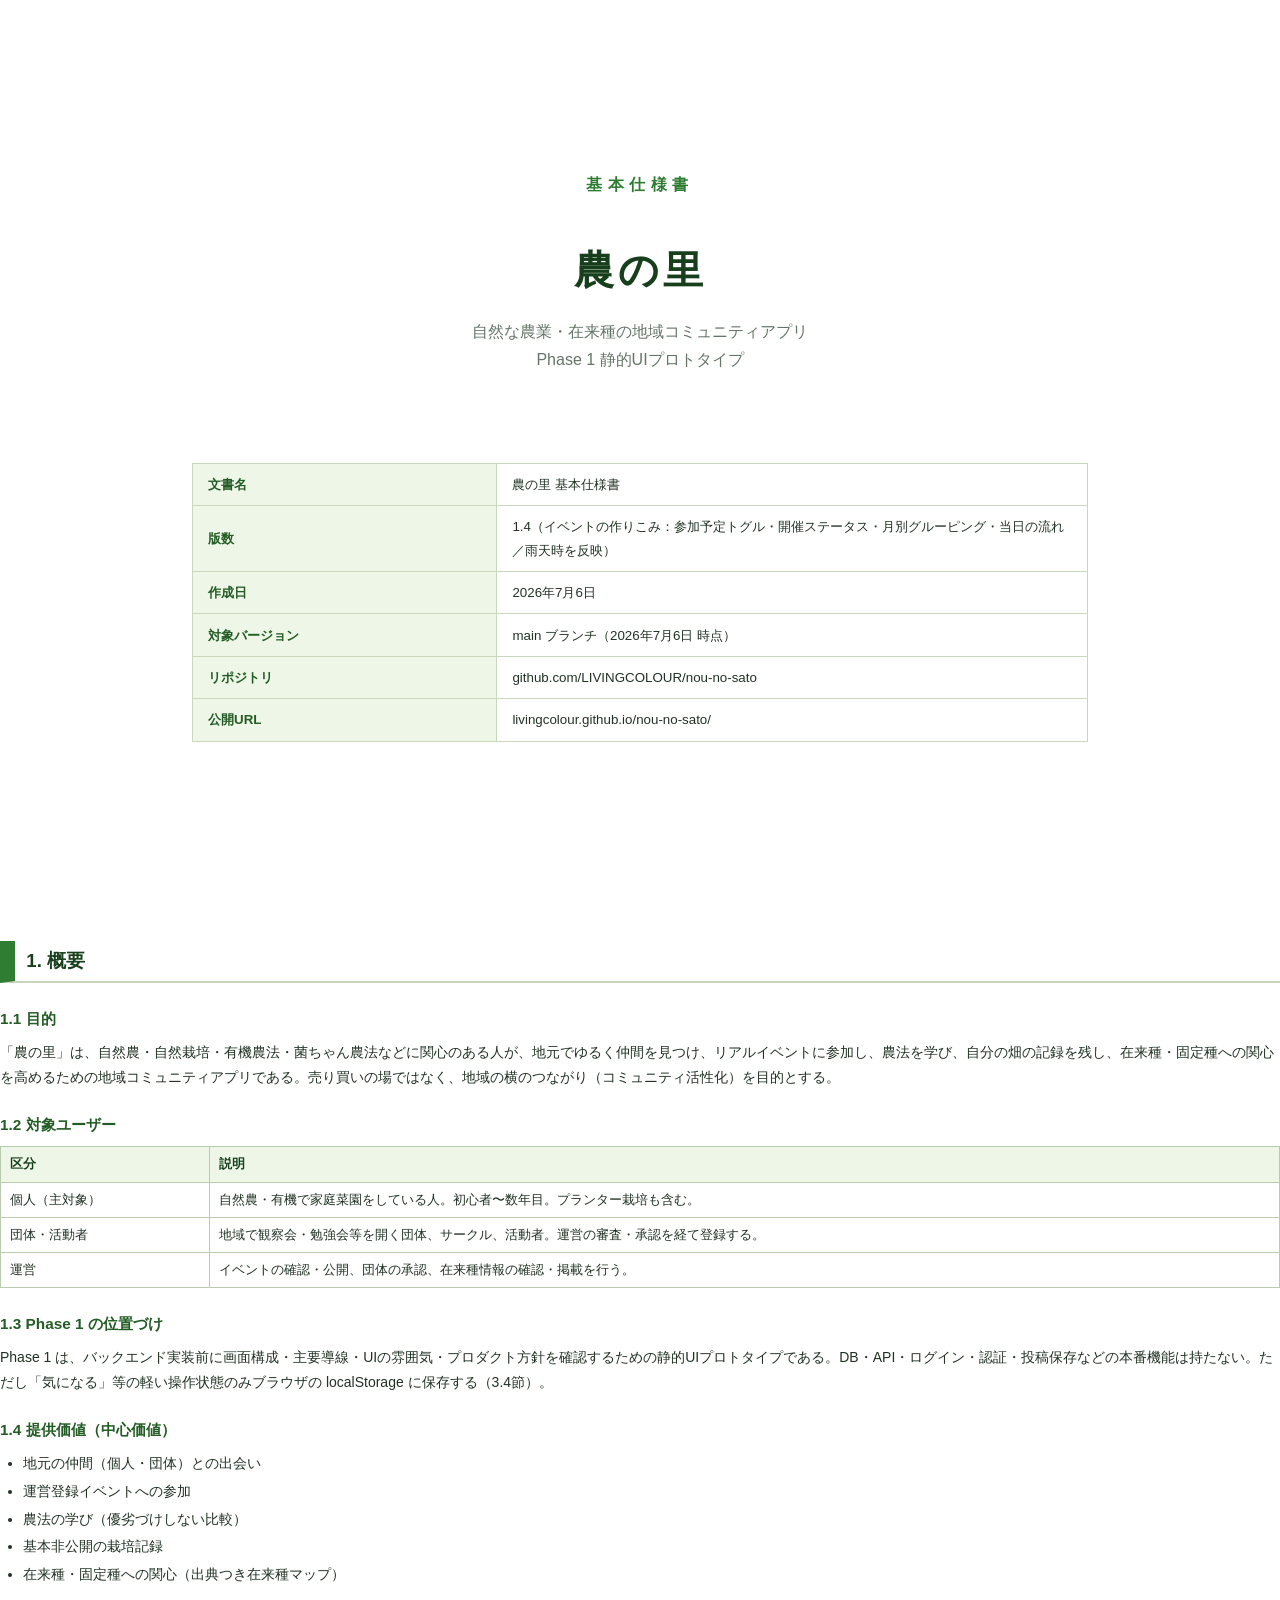
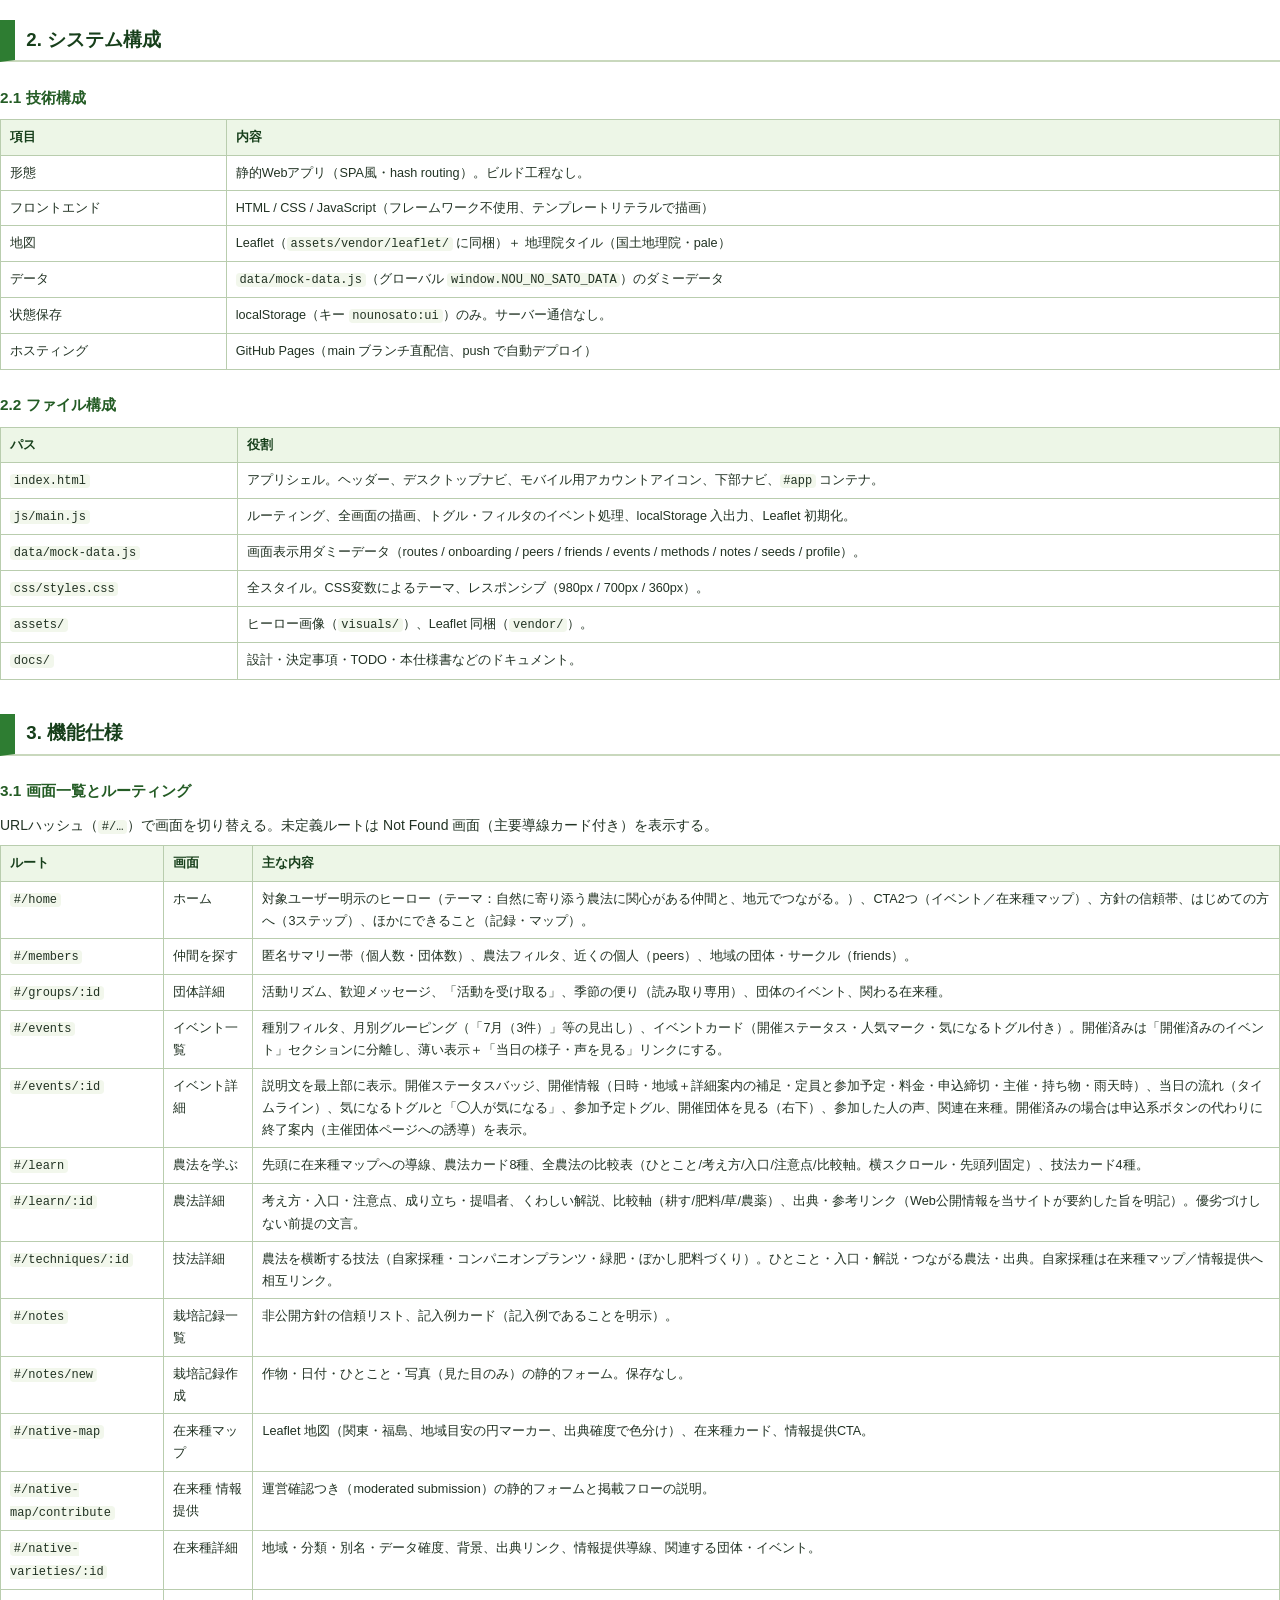
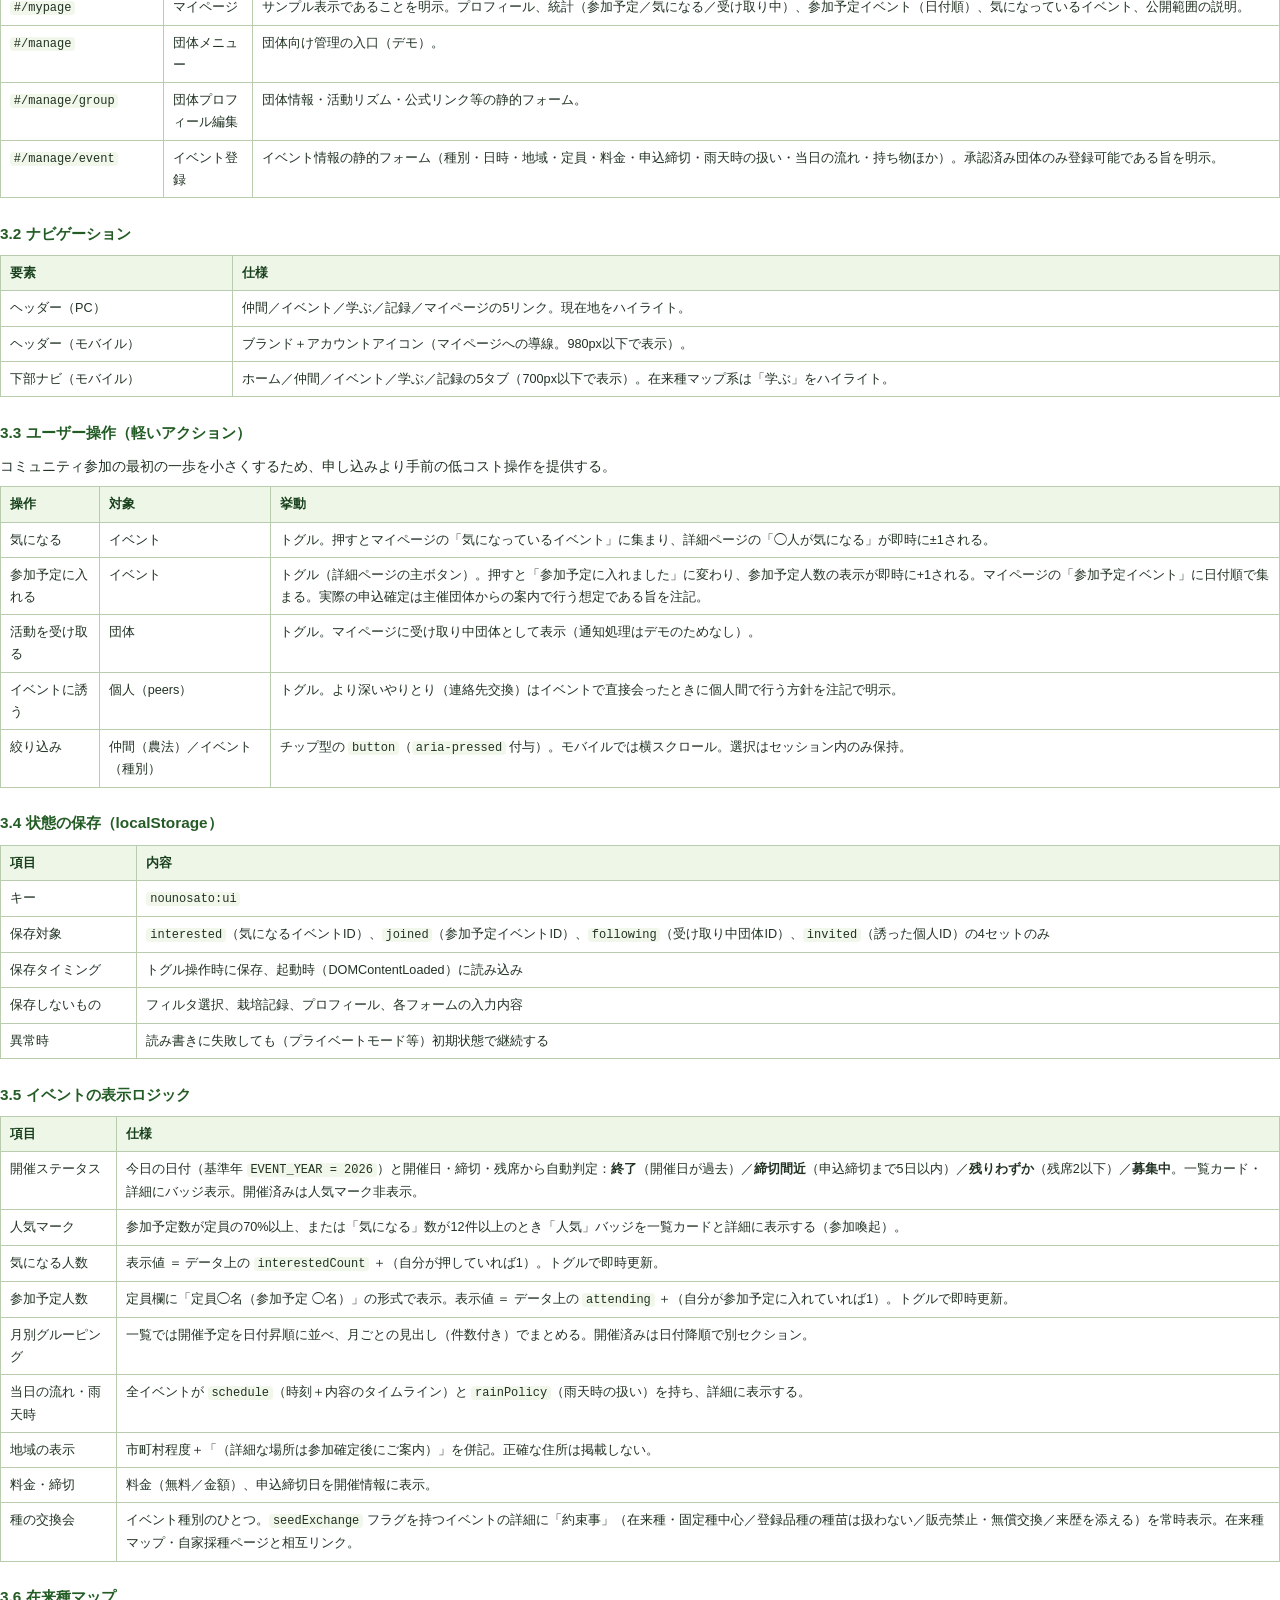
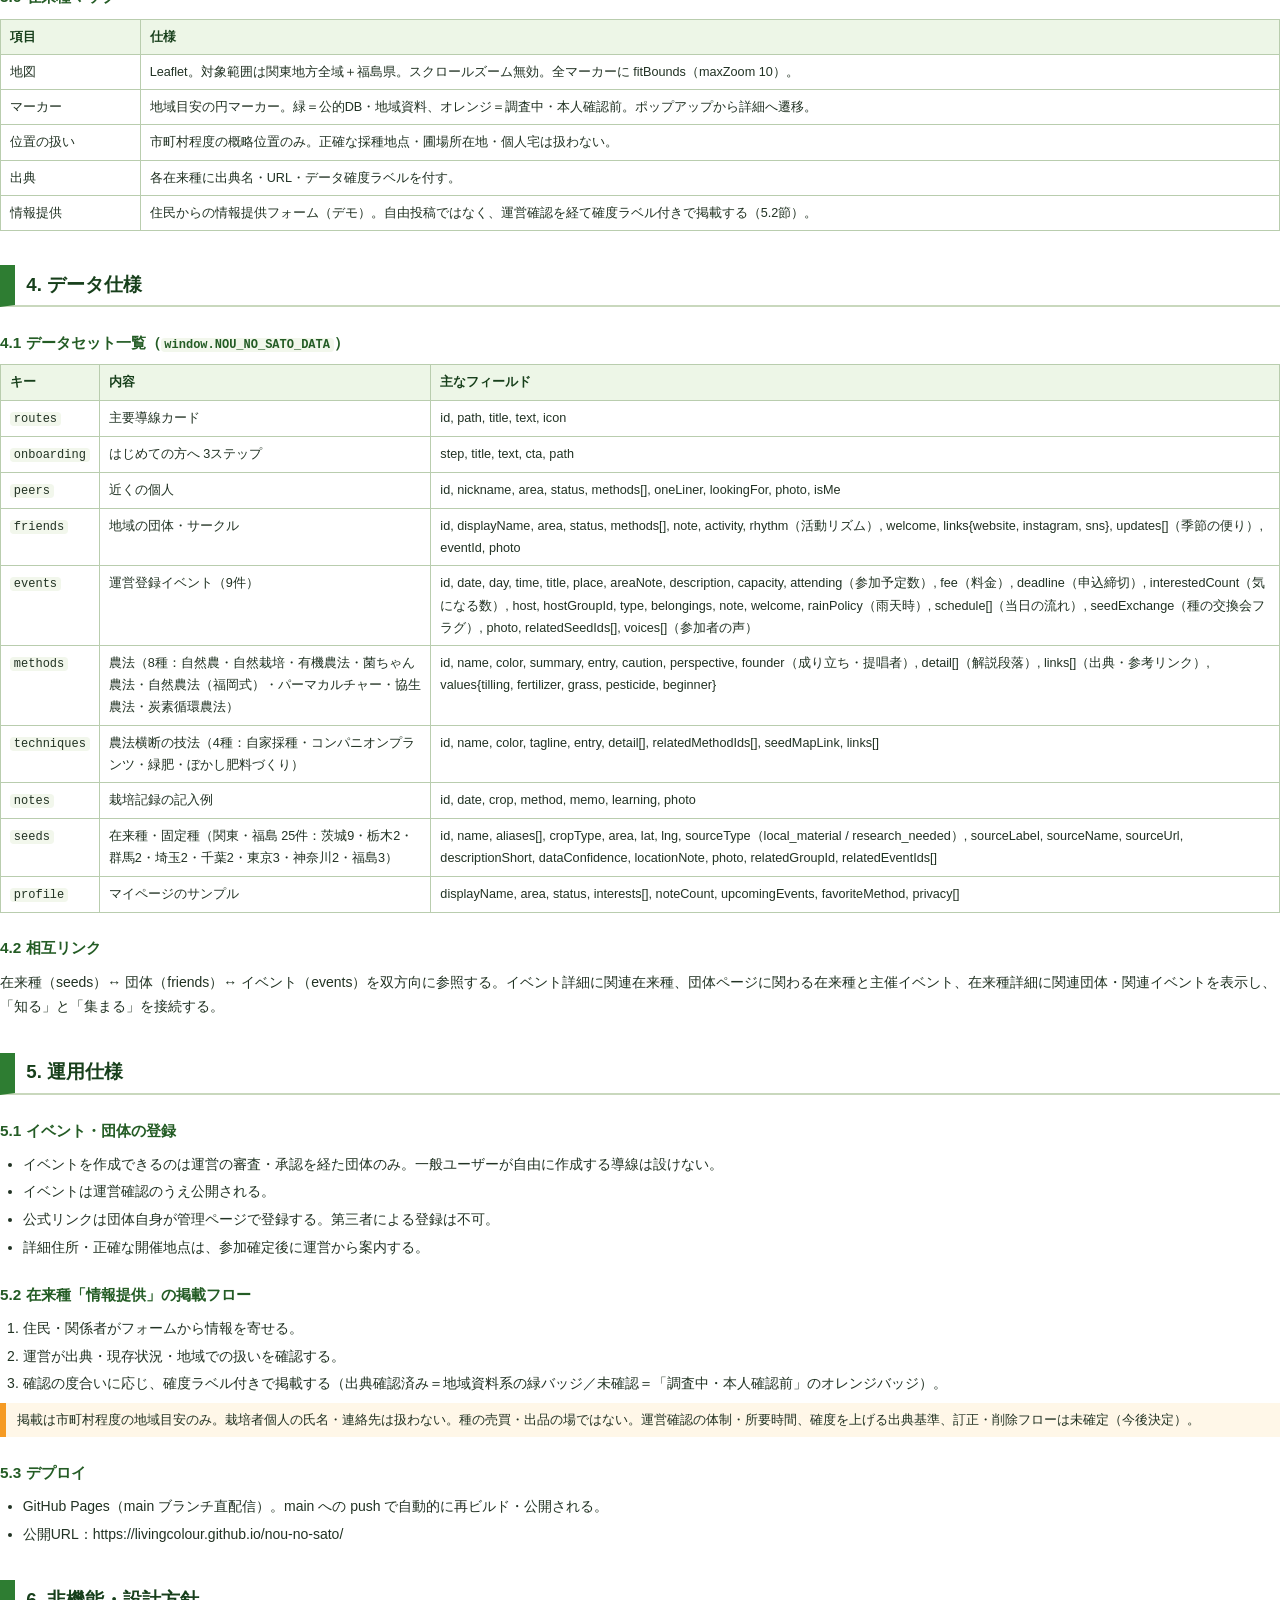
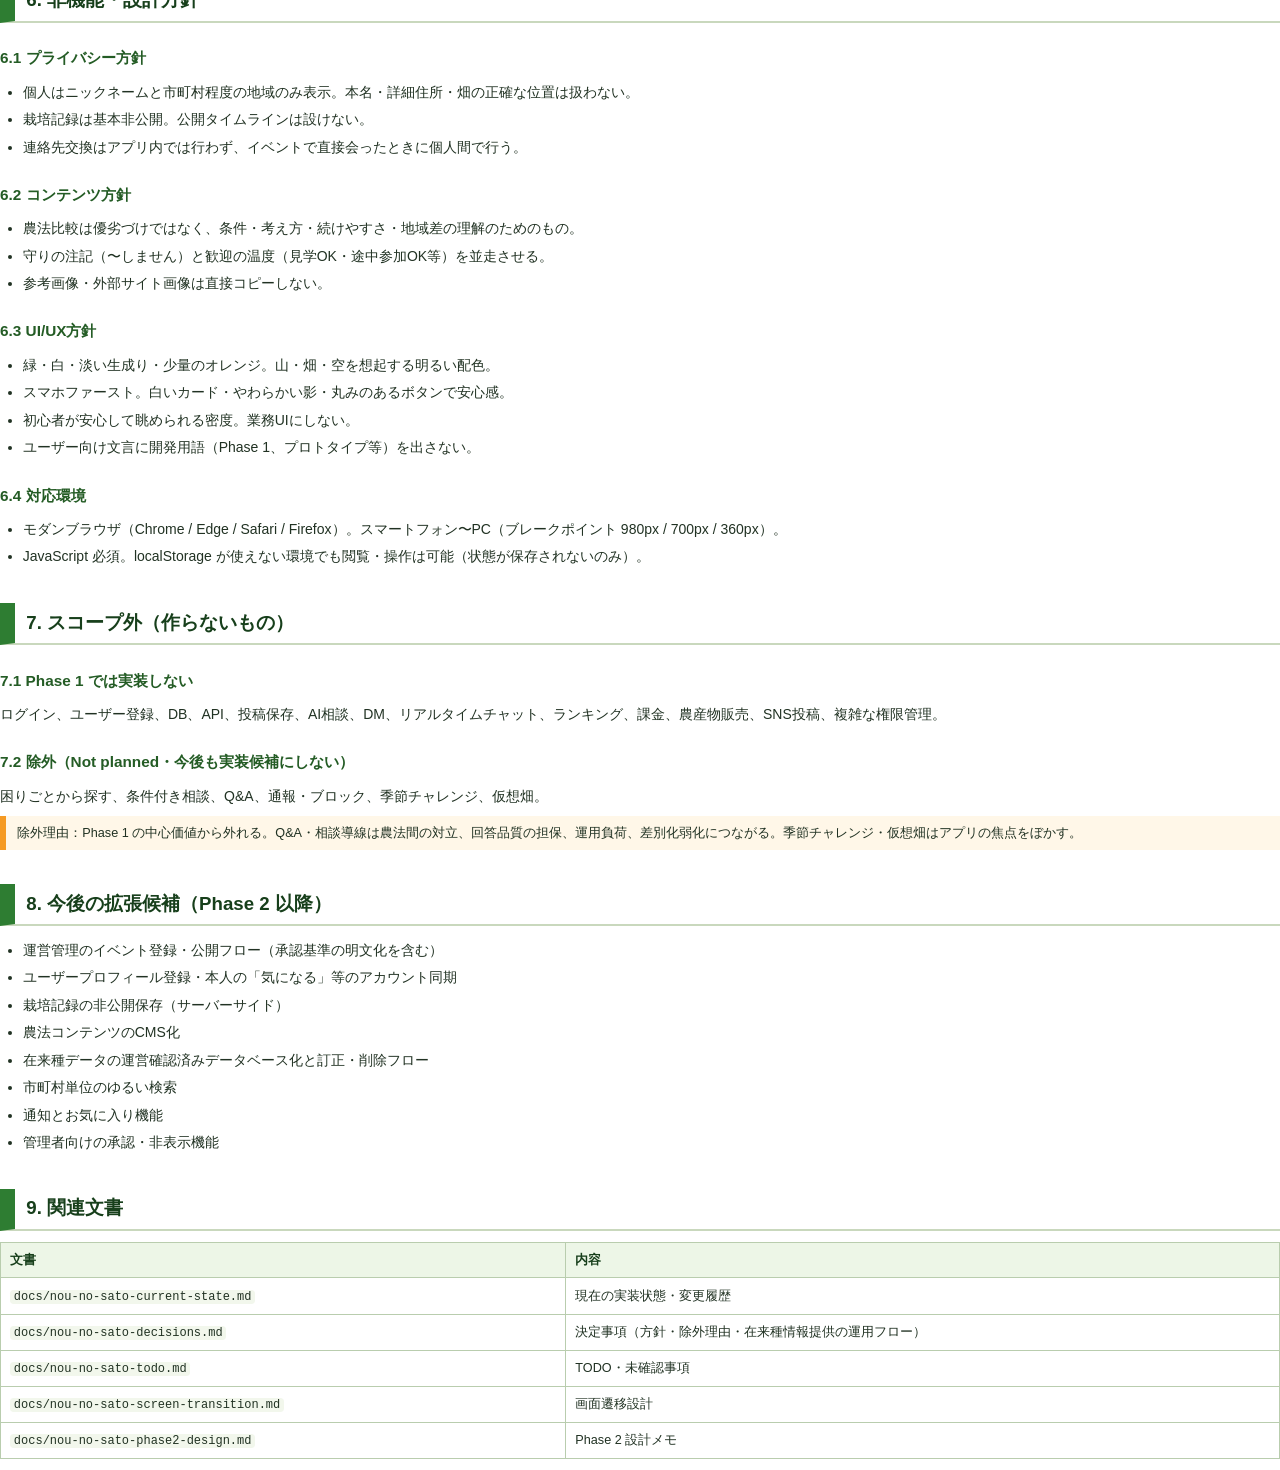
==== docs/nou-no-sato-basic-spec.html @ f14e2a2a "Reword hero heading to 自然に寄り添う農法に関心がある仲間と、地元でつながる。 Co-Authored-By: Claude Fable 5 <noreply@anthropic" ====
<!doctype html>
<html lang="ja">
<head>
<meta charset="utf-8" />
<title>農の里 基本仕様書</title>
<style>
  @page {
    size: A4;
    margin: 18mm 16mm;
  }
  * { box-sizing: border-box; }
  body {
    margin: 0;
    color: #213223;
    font-family: "Yu Gothic", "Hiragino Kaku Gothic ProN", Meiryo, sans-serif;
    font-size: 10.5pt;
    line-height: 1.75;
  }
  .cover {
    display: flex;
    flex-direction: column;
    justify-content: center;
    min-height: 240mm;
    text-align: center;
    page-break-after: always;
  }
  .cover .doc-type {
    color: #2e7d32;
    font-size: 12pt;
    font-weight: bold;
    letter-spacing: 0.35em;
  }
  .cover h1 {
    margin: 8mm 0 2mm;
    color: #173f1b;
    font-size: 30pt;
    letter-spacing: 0.1em;
  }
  .cover .subtitle {
    color: #657567;
    font-size: 12pt;
  }
  .cover table {
    width: 70%;
    margin: 22mm auto 0;
    border-collapse: collapse;
    font-size: 10pt;
  }
  .cover th, .cover td {
    border: 1px solid #c9d8bd;
    padding: 2.4mm 4mm;
    text-align: left;
  }
  .cover th {
    width: 34%;
    color: #245c25;
    background: #edf6e7;
    font-weight: bold;
  }
  h2 {
    margin: 9mm 0 3mm;
    border-left: 4mm solid #2e7d32;
    border-bottom: 0.6mm solid #c9d8bd;
    padding: 1mm 0 1mm 3mm;
    color: #173f1b;
    font-size: 14pt;
    page-break-after: avoid;
  }
  h3 {
    margin: 6mm 0 2mm;
    color: #245c25;
    font-size: 11.5pt;
    page-break-after: avoid;
  }
  p { margin: 1.5mm 0; }
  ul, ol { margin: 1.5mm 0; padding-left: 6mm; }
  li { margin: 0.8mm 0; }
  table.spec {
    width: 100%;
    margin: 2mm 0 3mm;
    border-collapse: collapse;
    font-size: 9.5pt;
    page-break-inside: auto;
  }
  table.spec th, table.spec td {
    border: 0.35mm solid #b9cdae;
    padding: 1.6mm 2.4mm;
    text-align: left;
    vertical-align: top;
  }
  table.spec th {
    color: #173f1b;
    background: #edf6e7;
    font-weight: bold;
    white-space: nowrap;
  }
  table.spec tr { page-break-inside: avoid; }
  code {
    padding: 0 1mm;
    background: #f2f7ec;
    border-radius: 1mm;
    font-family: Consolas, "Courier New", monospace;
    font-size: 9pt;
  }
  .note {
    margin: 2mm 0;
    border-left: 1.6mm solid #f59a23;
    padding: 1.6mm 3mm;
    background: #fff7e8;
    font-size: 9.5pt;
  }
  .page-break { page-break-before: always; }
</style>
</head>
<body>

<section class="cover">
  <p class="doc-type">基本仕様書</p>
  <h1>農の里</h1>
  <p class="subtitle">自然な農業・在来種の地域コミュニティアプリ<br />Phase 1 静的UIプロトタイプ</p>
  <table>
    <tr><th>文書名</th><td>農の里 基本仕様書</td></tr>
    <tr><th>版数</th><td>1.4（イベントの作りこみ：参加予定トグル・開催ステータス・月別グルーピング・当日の流れ／雨天時を反映）</td></tr>
    <tr><th>作成日</th><td>2026年7月6日</td></tr>
    <tr><th>対象バージョン</th><td>main ブランチ（2026年7月6日 時点）</td></tr>
    <tr><th>リポジトリ</th><td>github.com/LIVINGCOLOUR/nou-no-sato</td></tr>
    <tr><th>公開URL</th><td>livingcolour.github.io/nou-no-sato/</td></tr>
  </table>
</section>

<h2>1. 概要</h2>

<h3>1.1 目的</h3>
<p>「農の里」は、自然農・自然栽培・有機農法・菌ちゃん農法などに関心のある人が、地元でゆるく仲間を見つけ、リアルイベントに参加し、農法を学び、自分の畑の記録を残し、在来種・固定種への関心を高めるための地域コミュニティアプリである。売り買いの場ではなく、地域の横のつながり（コミュニティ活性化）を目的とする。</p>

<h3>1.2 対象ユーザー</h3>
<table class="spec">
  <tr><th>区分</th><th>説明</th></tr>
  <tr><td>個人（主対象）</td><td>自然農・有機で家庭菜園をしている人。初心者〜数年目。プランター栽培も含む。</td></tr>
  <tr><td>団体・活動者</td><td>地域で観察会・勉強会等を開く団体、サークル、活動者。運営の審査・承認を経て登録する。</td></tr>
  <tr><td>運営</td><td>イベントの確認・公開、団体の承認、在来種情報の確認・掲載を行う。</td></tr>
</table>

<h3>1.3 Phase 1 の位置づけ</h3>
<p>Phase 1 は、バックエンド実装前に画面構成・主要導線・UIの雰囲気・プロダクト方針を確認するための静的UIプロトタイプである。DB・API・ログイン・認証・投稿保存などの本番機能は持たない。ただし「気になる」等の軽い操作状態のみブラウザの localStorage に保存する（3.4節）。</p>

<h3>1.4 提供価値（中心価値）</h3>
<ul>
  <li>地元の仲間（個人・団体）との出会い</li>
  <li>運営登録イベントへの参加</li>
  <li>農法の学び（優劣づけしない比較）</li>
  <li>基本非公開の栽培記録</li>
  <li>在来種・固定種への関心（出典つき在来種マップ）</li>
</ul>

<h2>2. システム構成</h2>

<h3>2.1 技術構成</h3>
<table class="spec">
  <tr><th>項目</th><th>内容</th></tr>
  <tr><td>形態</td><td>静的Webアプリ（SPA風・hash routing）。ビルド工程なし。</td></tr>
  <tr><td>フロントエンド</td><td>HTML / CSS / JavaScript（フレームワーク不使用、テンプレートリテラルで描画）</td></tr>
  <tr><td>地図</td><td>Leaflet（<code>assets/vendor/leaflet/</code> に同梱）＋ 地理院タイル（国土地理院・pale）</td></tr>
  <tr><td>データ</td><td><code>data/mock-data.js</code>（グローバル <code>window.NOU_NO_SATO_DATA</code>）のダミーデータ</td></tr>
  <tr><td>状態保存</td><td>localStorage（キー <code>nounosato:ui</code>）のみ。サーバー通信なし。</td></tr>
  <tr><td>ホスティング</td><td>GitHub Pages（main ブランチ直配信、push で自動デプロイ）</td></tr>
</table>

<h3>2.2 ファイル構成</h3>
<table class="spec">
  <tr><th>パス</th><th>役割</th></tr>
  <tr><td><code>index.html</code></td><td>アプリシェル。ヘッダー、デスクトップナビ、モバイル用アカウントアイコン、下部ナビ、<code>#app</code> コンテナ。</td></tr>
  <tr><td><code>js/main.js</code></td><td>ルーティング、全画面の描画、トグル・フィルタのイベント処理、localStorage 入出力、Leaflet 初期化。</td></tr>
  <tr><td><code>data/mock-data.js</code></td><td>画面表示用ダミーデータ（routes / onboarding / peers / friends / events / methods / notes / seeds / profile）。</td></tr>
  <tr><td><code>css/styles.css</code></td><td>全スタイル。CSS変数によるテーマ、レスポンシブ（980px / 700px / 360px）。</td></tr>
  <tr><td><code>assets/</code></td><td>ヒーロー画像（<code>visuals/</code>）、Leaflet 同梱（<code>vendor/</code>）。</td></tr>
  <tr><td><code>docs/</code></td><td>設計・決定事項・TODO・本仕様書などのドキュメント。</td></tr>
</table>

<h2>3. 機能仕様</h2>

<h3>3.1 画面一覧とルーティング</h3>
<p>URLハッシュ（<code>#/…</code>）で画面を切り替える。未定義ルートは Not Found 画面（主要導線カード付き）を表示する。</p>
<table class="spec">
  <tr><th>ルート</th><th>画面</th><th>主な内容</th></tr>
  <tr><td><code>#/home</code></td><td>ホーム</td><td>対象ユーザー明示のヒーロー（テーマ：自然に寄り添う農法に関心がある仲間と、地元でつながる。）、CTA2つ（イベント／在来種マップ）、方針の信頼帯、はじめての方へ（3ステップ）、ほかにできること（記録・マップ）。</td></tr>
  <tr><td><code>#/members</code></td><td>仲間を探す</td><td>匿名サマリー帯（個人数・団体数）、農法フィルタ、近くの個人（peers）、地域の団体・サークル（friends）。</td></tr>
  <tr><td><code>#/groups/:id</code></td><td>団体詳細</td><td>活動リズム、歓迎メッセージ、「活動を受け取る」、季節の便り（読み取り専用）、団体のイベント、関わる在来種。</td></tr>
  <tr><td><code>#/events</code></td><td>イベント一覧</td><td>種別フィルタ、月別グルーピング（「7月（3件）」等の見出し）、イベントカード（開催ステータス・人気マーク・気になるトグル付き）。開催済みは「開催済みのイベント」セクションに分離し、薄い表示＋「当日の様子・声を見る」リンクにする。</td></tr>
  <tr><td><code>#/events/:id</code></td><td>イベント詳細</td><td>説明文を最上部に表示。開催ステータスバッジ、開催情報（日時・地域＋詳細案内の補足・定員と参加予定・料金・申込締切・主催・持ち物・雨天時）、当日の流れ（タイムライン）、気になるトグルと「◯人が気になる」、参加予定トグル、開催団体を見る（右下）、参加した人の声、関連在来種。開催済みの場合は申込系ボタンの代わりに終了案内（主催団体ページへの誘導）を表示。</td></tr>
  <tr><td><code>#/learn</code></td><td>農法を学ぶ</td><td>先頭に在来種マップへの導線、農法カード8種、全農法の比較表（ひとこと/考え方/入口/注意点/比較軸。横スクロール・先頭列固定）、技法カード4種。</td></tr>
  <tr><td><code>#/learn/:id</code></td><td>農法詳細</td><td>考え方・入口・注意点、成り立ち・提唱者、くわしい解説、比較軸（耕す/肥料/草/農薬）、出典・参考リンク（Web公開情報を当サイトが要約した旨を明記）。優劣づけしない前提の文言。</td></tr>
  <tr><td><code>#/techniques/:id</code></td><td>技法詳細</td><td>農法を横断する技法（自家採種・コンパニオンプランツ・緑肥・ぼかし肥料づくり）。ひとこと・入口・解説・つながる農法・出典。自家採種は在来種マップ／情報提供へ相互リンク。</td></tr>
  <tr><td><code>#/notes</code></td><td>栽培記録一覧</td><td>非公開方針の信頼リスト、記入例カード（記入例であることを明示）。</td></tr>
  <tr><td><code>#/notes/new</code></td><td>栽培記録作成</td><td>作物・日付・ひとこと・写真（見た目のみ）の静的フォーム。保存なし。</td></tr>
  <tr><td><code>#/native-map</code></td><td>在来種マップ</td><td>Leaflet 地図（関東・福島、地域目安の円マーカー、出典確度で色分け）、在来種カード、情報提供CTA。</td></tr>
  <tr><td><code>#/native-map/contribute</code></td><td>在来種 情報提供</td><td>運営確認つき（moderated submission）の静的フォームと掲載フローの説明。</td></tr>
  <tr><td><code>#/native-varieties/:id</code></td><td>在来種詳細</td><td>地域・分類・別名・データ確度、背景、出典リンク、情報提供導線、関連する団体・イベント。</td></tr>
  <tr><td><code>#/mypage</code></td><td>マイページ</td><td>サンプル表示であることを明示。プロフィール、統計（参加予定／気になる／受け取り中）、参加予定イベント（日付順）、気になっているイベント、公開範囲の説明。</td></tr>
  <tr><td><code>#/manage</code></td><td>団体メニュー</td><td>団体向け管理の入口（デモ）。</td></tr>
  <tr><td><code>#/manage/group</code></td><td>団体プロフィール編集</td><td>団体情報・活動リズム・公式リンク等の静的フォーム。</td></tr>
  <tr><td><code>#/manage/event</code></td><td>イベント登録</td><td>イベント情報の静的フォーム（種別・日時・地域・定員・料金・申込締切・雨天時の扱い・当日の流れ・持ち物ほか）。承認済み団体のみ登録可能である旨を明示。</td></tr>
</table>

<h3>3.2 ナビゲーション</h3>
<table class="spec">
  <tr><th>要素</th><th>仕様</th></tr>
  <tr><td>ヘッダー（PC）</td><td>仲間／イベント／学ぶ／記録／マイページの5リンク。現在地をハイライト。</td></tr>
  <tr><td>ヘッダー（モバイル）</td><td>ブランド＋アカウントアイコン（マイページへの導線。980px以下で表示）。</td></tr>
  <tr><td>下部ナビ（モバイル）</td><td>ホーム／仲間／イベント／学ぶ／記録の5タブ（700px以下で表示）。在来種マップ系は「学ぶ」をハイライト。</td></tr>
</table>

<h3>3.3 ユーザー操作（軽いアクション）</h3>
<p>コミュニティ参加の最初の一歩を小さくするため、申し込みより手前の低コスト操作を提供する。</p>
<table class="spec">
  <tr><th>操作</th><th>対象</th><th>挙動</th></tr>
  <tr><td>気になる</td><td>イベント</td><td>トグル。押すとマイページの「気になっているイベント」に集まり、詳細ページの「◯人が気になる」が即時に±1される。</td></tr>
  <tr><td>参加予定に入れる</td><td>イベント</td><td>トグル（詳細ページの主ボタン）。押すと「参加予定に入れました」に変わり、参加予定人数の表示が即時に+1される。マイページの「参加予定イベント」に日付順で集まる。実際の申込確定は主催団体からの案内で行う想定である旨を注記。</td></tr>
  <tr><td>活動を受け取る</td><td>団体</td><td>トグル。マイページに受け取り中団体として表示（通知処理はデモのためなし）。</td></tr>
  <tr><td>イベントに誘う</td><td>個人（peers）</td><td>トグル。より深いやりとり（連絡先交換）はイベントで直接会ったときに個人間で行う方針を注記で明示。</td></tr>
  <tr><td>絞り込み</td><td>仲間（農法）／イベント（種別）</td><td>チップ型の <code>button</code>（<code>aria-pressed</code> 付与）。モバイルでは横スクロール。選択はセッション内のみ保持。</td></tr>
</table>

<h3>3.4 状態の保存（localStorage）</h3>
<table class="spec">
  <tr><th>項目</th><th>内容</th></tr>
  <tr><td>キー</td><td><code>nounosato:ui</code></td></tr>
  <tr><td>保存対象</td><td><code>interested</code>（気になるイベントID）、<code>joined</code>（参加予定イベントID）、<code>following</code>（受け取り中団体ID）、<code>invited</code>（誘った個人ID）の4セットのみ</td></tr>
  <tr><td>保存タイミング</td><td>トグル操作時に保存、起動時（DOMContentLoaded）に読み込み</td></tr>
  <tr><td>保存しないもの</td><td>フィルタ選択、栽培記録、プロフィール、各フォームの入力内容</td></tr>
  <tr><td>異常時</td><td>読み書きに失敗しても（プライベートモード等）初期状態で継続する</td></tr>
</table>

<h3>3.5 イベントの表示ロジック</h3>
<table class="spec">
  <tr><th>項目</th><th>仕様</th></tr>
  <tr><td>開催ステータス</td><td>今日の日付（基準年 <code>EVENT_YEAR = 2026</code>）と開催日・締切・残席から自動判定：<strong>終了</strong>（開催日が過去）／<strong>締切間近</strong>（申込締切まで5日以内）／<strong>残りわずか</strong>（残席2以下）／<strong>募集中</strong>。一覧カード・詳細にバッジ表示。開催済みは人気マーク非表示。</td></tr>
  <tr><td>人気マーク</td><td>参加予定数が定員の70%以上、または「気になる」数が12件以上のとき「人気」バッジを一覧カードと詳細に表示する（参加喚起）。</td></tr>
  <tr><td>気になる人数</td><td>表示値 ＝ データ上の <code>interestedCount</code> ＋（自分が押していれば1）。トグルで即時更新。</td></tr>
  <tr><td>参加予定人数</td><td>定員欄に「定員◯名（参加予定 ◯名）」の形式で表示。表示値 ＝ データ上の <code>attending</code> ＋（自分が参加予定に入れていれば1）。トグルで即時更新。</td></tr>
  <tr><td>月別グルーピング</td><td>一覧では開催予定を日付昇順に並べ、月ごとの見出し（件数付き）でまとめる。開催済みは日付降順で別セクション。</td></tr>
  <tr><td>当日の流れ・雨天時</td><td>全イベントが <code>schedule</code>（時刻＋内容のタイムライン）と <code>rainPolicy</code>（雨天時の扱い）を持ち、詳細に表示する。</td></tr>
  <tr><td>地域の表示</td><td>市町村程度＋「（詳細な場所は参加確定後にご案内）」を併記。正確な住所は掲載しない。</td></tr>
  <tr><td>料金・締切</td><td>料金（無料／金額）、申込締切日を開催情報に表示。</td></tr>
  <tr><td>種の交換会</td><td>イベント種別のひとつ。<code>seedExchange</code> フラグを持つイベントの詳細に「約束事」（在来種・固定種中心／登録品種の種苗は扱わない／販売禁止・無償交換／来歴を添える）を常時表示。在来種マップ・自家採種ページと相互リンク。</td></tr>
</table>

<h3>3.6 在来種マップ</h3>
<table class="spec">
  <tr><th>項目</th><th>仕様</th></tr>
  <tr><td>地図</td><td>Leaflet。対象範囲は関東地方全域＋福島県。スクロールズーム無効。全マーカーに fitBounds（maxZoom 10）。</td></tr>
  <tr><td>マーカー</td><td>地域目安の円マーカー。緑＝公的DB・地域資料、オレンジ＝調査中・本人確認前。ポップアップから詳細へ遷移。</td></tr>
  <tr><td>位置の扱い</td><td>市町村程度の概略位置のみ。正確な採種地点・圃場所在地・個人宅は扱わない。</td></tr>
  <tr><td>出典</td><td>各在来種に出典名・URL・データ確度ラベルを付す。</td></tr>
  <tr><td>情報提供</td><td>住民からの情報提供フォーム（デモ）。自由投稿ではなく、運営確認を経て確度ラベル付きで掲載する（5.2節）。</td></tr>
</table>

<h2 class="page-break">4. データ仕様</h2>

<h3>4.1 データセット一覧（<code>window.NOU_NO_SATO_DATA</code>）</h3>
<table class="spec">
  <tr><th>キー</th><th>内容</th><th>主なフィールド</th></tr>
  <tr><td><code>routes</code></td><td>主要導線カード</td><td>id, path, title, text, icon</td></tr>
  <tr><td><code>onboarding</code></td><td>はじめての方へ 3ステップ</td><td>step, title, text, cta, path</td></tr>
  <tr><td><code>peers</code></td><td>近くの個人</td><td>id, nickname, area, status, methods[], oneLiner, lookingFor, photo, isMe</td></tr>
  <tr><td><code>friends</code></td><td>地域の団体・サークル</td><td>id, displayName, area, status, methods[], note, activity, rhythm（活動リズム）, welcome, links{website, instagram, sns}, updates[]（季節の便り）, eventId, photo</td></tr>
  <tr><td><code>events</code></td><td>運営登録イベント（9件）</td><td>id, date, day, time, title, place, areaNote, description, capacity, attending（参加予定数）, fee（料金）, deadline（申込締切）, interestedCount（気になる数）, host, hostGroupId, type, belongings, note, welcome, rainPolicy（雨天時）, schedule[]（当日の流れ）, seedExchange（種の交換会フラグ）, photo, relatedSeedIds[], voices[]（参加者の声）</td></tr>
  <tr><td><code>methods</code></td><td>農法（8種：自然農・自然栽培・有機農法・菌ちゃん農法・自然農法（福岡式）・パーマカルチャー・協生農法・炭素循環農法）</td><td>id, name, color, summary, entry, caution, perspective, founder（成り立ち・提唱者）, detail[]（解説段落）, links[]（出典・参考リンク）, values{tilling, fertilizer, grass, pesticide, beginner}</td></tr>
  <tr><td><code>techniques</code></td><td>農法横断の技法（4種：自家採種・コンパニオンプランツ・緑肥・ぼかし肥料づくり）</td><td>id, name, color, tagline, entry, detail[], relatedMethodIds[], seedMapLink, links[]</td></tr>
  <tr><td><code>notes</code></td><td>栽培記録の記入例</td><td>id, date, crop, method, memo, learning, photo</td></tr>
  <tr><td><code>seeds</code></td><td>在来種・固定種（関東・福島 25件：茨城9・栃木2・群馬2・埼玉2・千葉2・東京3・神奈川2・福島3）</td><td>id, name, aliases[], cropType, area, lat, lng, sourceType（local_material / research_needed）, sourceLabel, sourceName, sourceUrl, descriptionShort, dataConfidence, locationNote, photo, relatedGroupId, relatedEventIds[]</td></tr>
  <tr><td><code>profile</code></td><td>マイページのサンプル</td><td>displayName, area, status, interests[], noteCount, upcomingEvents, favoriteMethod, privacy[]</td></tr>
</table>

<h3>4.2 相互リンク</h3>
<p>在来種（seeds）↔ 団体（friends）↔ イベント（events）を双方向に参照する。イベント詳細に関連在来種、団体ページに関わる在来種と主催イベント、在来種詳細に関連団体・関連イベントを表示し、「知る」と「集まる」を接続する。</p>

<h2>5. 運用仕様</h2>

<h3>5.1 イベント・団体の登録</h3>
<ul>
  <li>イベントを作成できるのは運営の審査・承認を経た団体のみ。一般ユーザーが自由に作成する導線は設けない。</li>
  <li>イベントは運営確認のうえ公開される。</li>
  <li>公式リンクは団体自身が管理ページで登録する。第三者による登録は不可。</li>
  <li>詳細住所・正確な開催地点は、参加確定後に運営から案内する。</li>
</ul>

<h3>5.2 在来種「情報提供」の掲載フロー</h3>
<ol>
  <li>住民・関係者がフォームから情報を寄せる。</li>
  <li>運営が出典・現存状況・地域での扱いを確認する。</li>
  <li>確認の度合いに応じ、確度ラベル付きで掲載する（出典確認済み＝地域資料系の緑バッジ／未確認＝「調査中・本人確認前」のオレンジバッジ）。</li>
</ol>
<div class="note">掲載は市町村程度の地域目安のみ。栽培者個人の氏名・連絡先は扱わない。種の売買・出品の場ではない。運営確認の体制・所要時間、確度を上げる出典基準、訂正・削除フローは未確定（今後決定）。</div>

<h3>5.3 デプロイ</h3>
<ul>
  <li>GitHub Pages（main ブランチ直配信）。main への push で自動的に再ビルド・公開される。</li>
  <li>公開URL：https://livingcolour.github.io/nou-no-sato/</li>
</ul>

<h2>6. 非機能・設計方針</h2>

<h3>6.1 プライバシー方針</h3>
<ul>
  <li>個人はニックネームと市町村程度の地域のみ表示。本名・詳細住所・畑の正確な位置は扱わない。</li>
  <li>栽培記録は基本非公開。公開タイムラインは設けない。</li>
  <li>連絡先交換はアプリ内では行わず、イベントで直接会ったときに個人間で行う。</li>
</ul>

<h3>6.2 コンテンツ方針</h3>
<ul>
  <li>農法比較は優劣づけではなく、条件・考え方・続けやすさ・地域差の理解のためのもの。</li>
  <li>守りの注記（〜しません）と歓迎の温度（見学OK・途中参加OK等）を並走させる。</li>
  <li>参考画像・外部サイト画像は直接コピーしない。</li>
</ul>

<h3>6.3 UI/UX方針</h3>
<ul>
  <li>緑・白・淡い生成り・少量のオレンジ。山・畑・空を想起する明るい配色。</li>
  <li>スマホファースト。白いカード・やわらかい影・丸みのあるボタンで安心感。</li>
  <li>初心者が安心して眺められる密度。業務UIにしない。</li>
  <li>ユーザー向け文言に開発用語（Phase 1、プロトタイプ等）を出さない。</li>
</ul>

<h3>6.4 対応環境</h3>
<ul>
  <li>モダンブラウザ（Chrome / Edge / Safari / Firefox）。スマートフォン〜PC（ブレークポイント 980px / 700px / 360px）。</li>
  <li>JavaScript 必須。localStorage が使えない環境でも閲覧・操作は可能（状態が保存されないのみ）。</li>
</ul>

<h2>7. スコープ外（作らないもの）</h2>

<h3>7.1 Phase 1 では実装しない</h3>
<p>ログイン、ユーザー登録、DB、API、投稿保存、AI相談、DM、リアルタイムチャット、ランキング、課金、農産物販売、SNS投稿、複雑な権限管理。</p>

<h3>7.2 除外（Not planned・今後も実装候補にしない）</h3>
<p>困りごとから探す、条件付き相談、Q&amp;A、通報・ブロック、季節チャレンジ、仮想畑。</p>
<div class="note">除外理由：Phase 1 の中心価値から外れる。Q&amp;A・相談導線は農法間の対立、回答品質の担保、運用負荷、差別化弱化につながる。季節チャレンジ・仮想畑はアプリの焦点をぼかす。</div>

<h2>8. 今後の拡張候補（Phase 2 以降）</h2>
<ul>
  <li>運営管理のイベント登録・公開フロー（承認基準の明文化を含む）</li>
  <li>ユーザープロフィール登録・本人の「気になる」等のアカウント同期</li>
  <li>栽培記録の非公開保存（サーバーサイド）</li>
  <li>農法コンテンツのCMS化</li>
  <li>在来種データの運営確認済みデータベース化と訂正・削除フロー</li>
  <li>市町村単位のゆるい検索</li>
  <li>通知とお気に入り機能</li>
  <li>管理者向けの承認・非表示機能</li>
</ul>

<h2>9. 関連文書</h2>
<table class="spec">
  <tr><th>文書</th><th>内容</th></tr>
  <tr><td><code>docs/nou-no-sato-current-state.md</code></td><td>現在の実装状態・変更履歴</td></tr>
  <tr><td><code>docs/nou-no-sato-decisions.md</code></td><td>決定事項（方針・除外理由・在来種情報提供の運用フロー）</td></tr>
  <tr><td><code>docs/nou-no-sato-todo.md</code></td><td>TODO・未確認事項</td></tr>
  <tr><td><code>docs/nou-no-sato-screen-transition.md</code></td><td>画面遷移設計</td></tr>
  <tr><td><code>docs/nou-no-sato-phase2-design.md</code></td><td>Phase 2 設計メモ</td></tr>
</table>

</body>
</html>
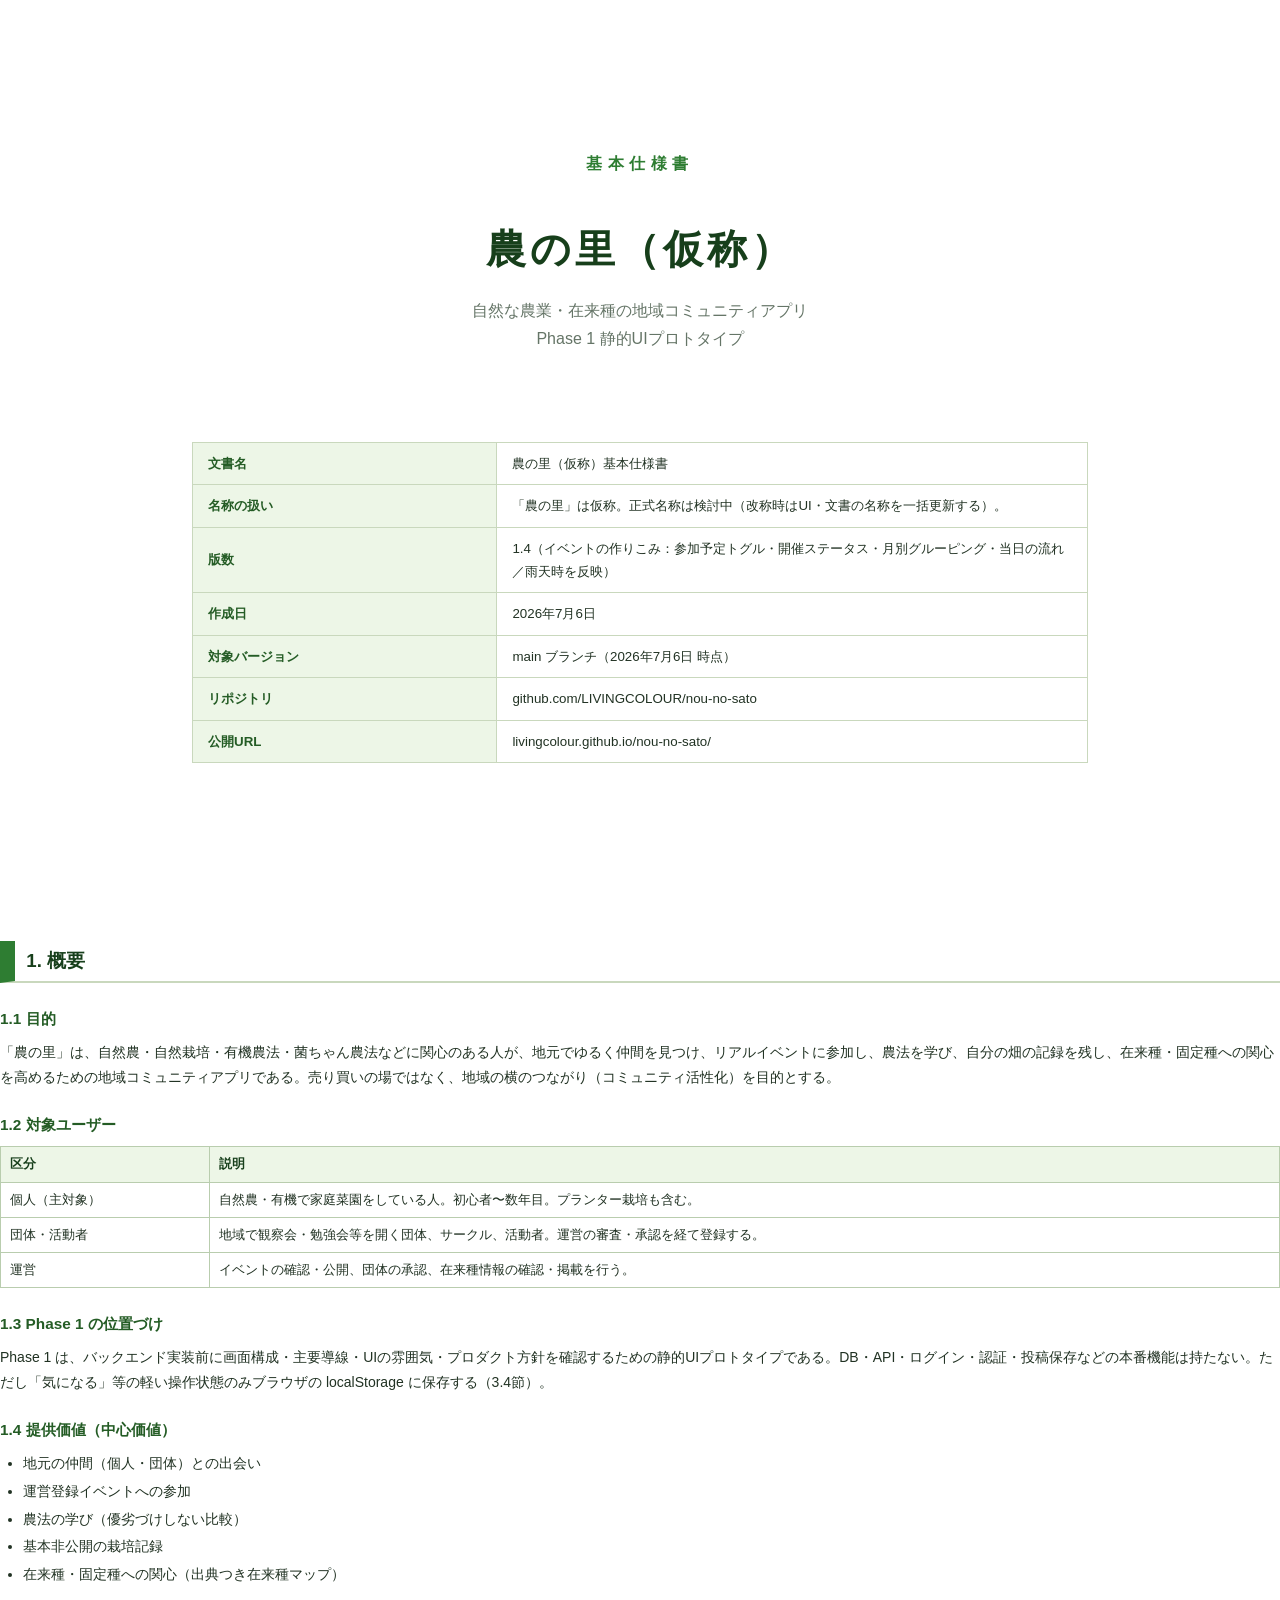
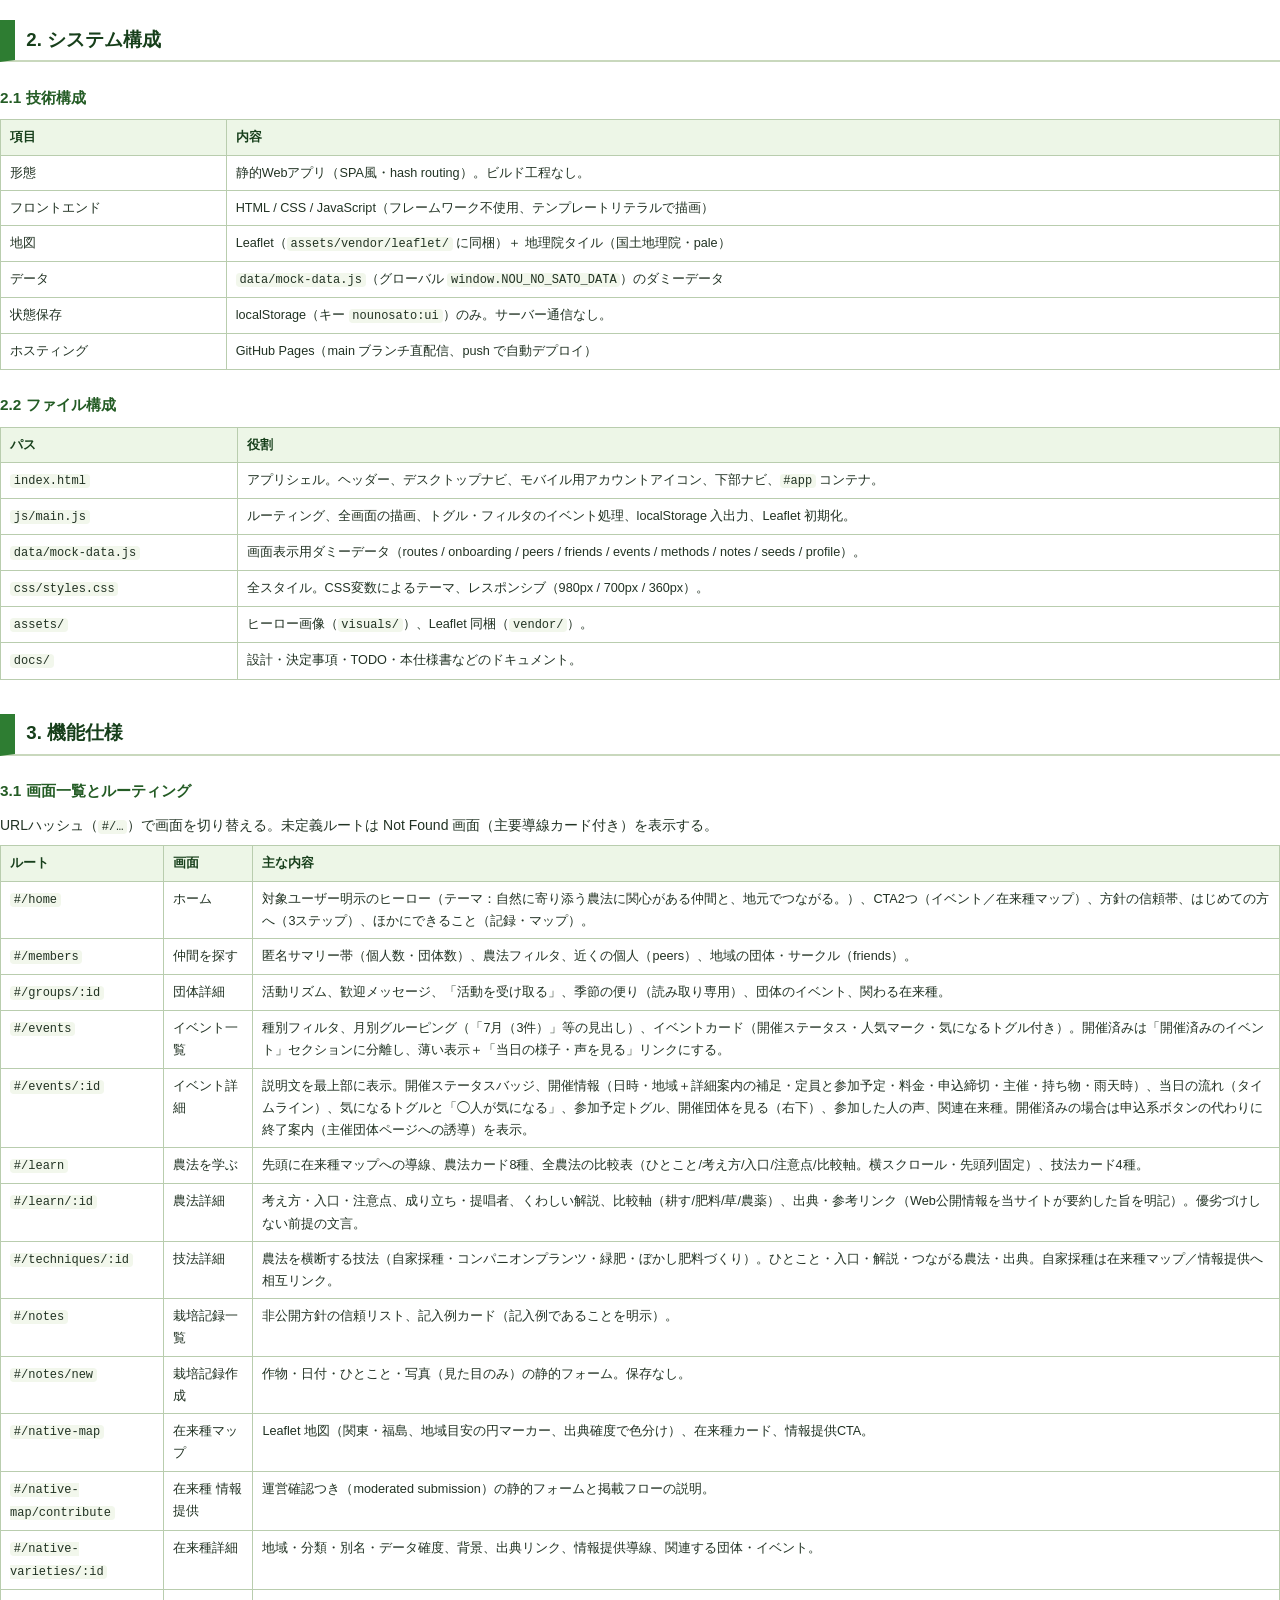
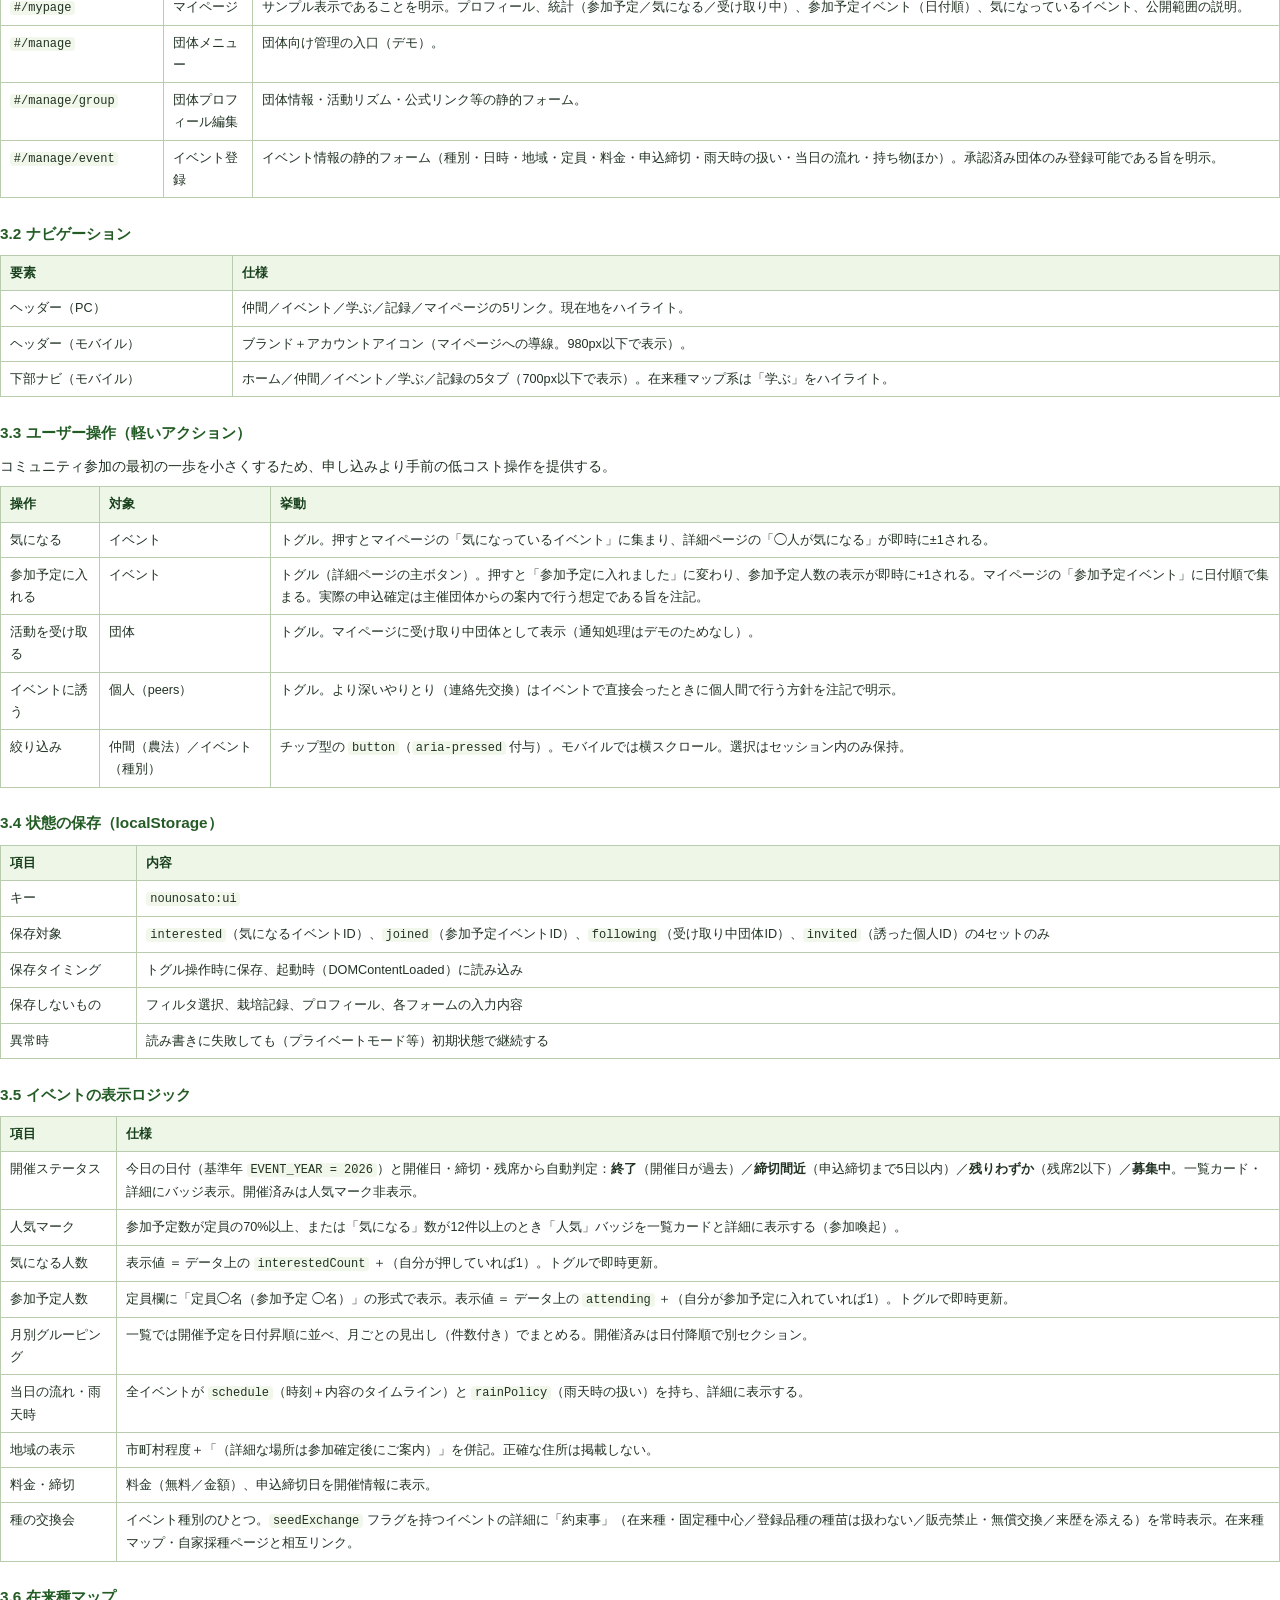
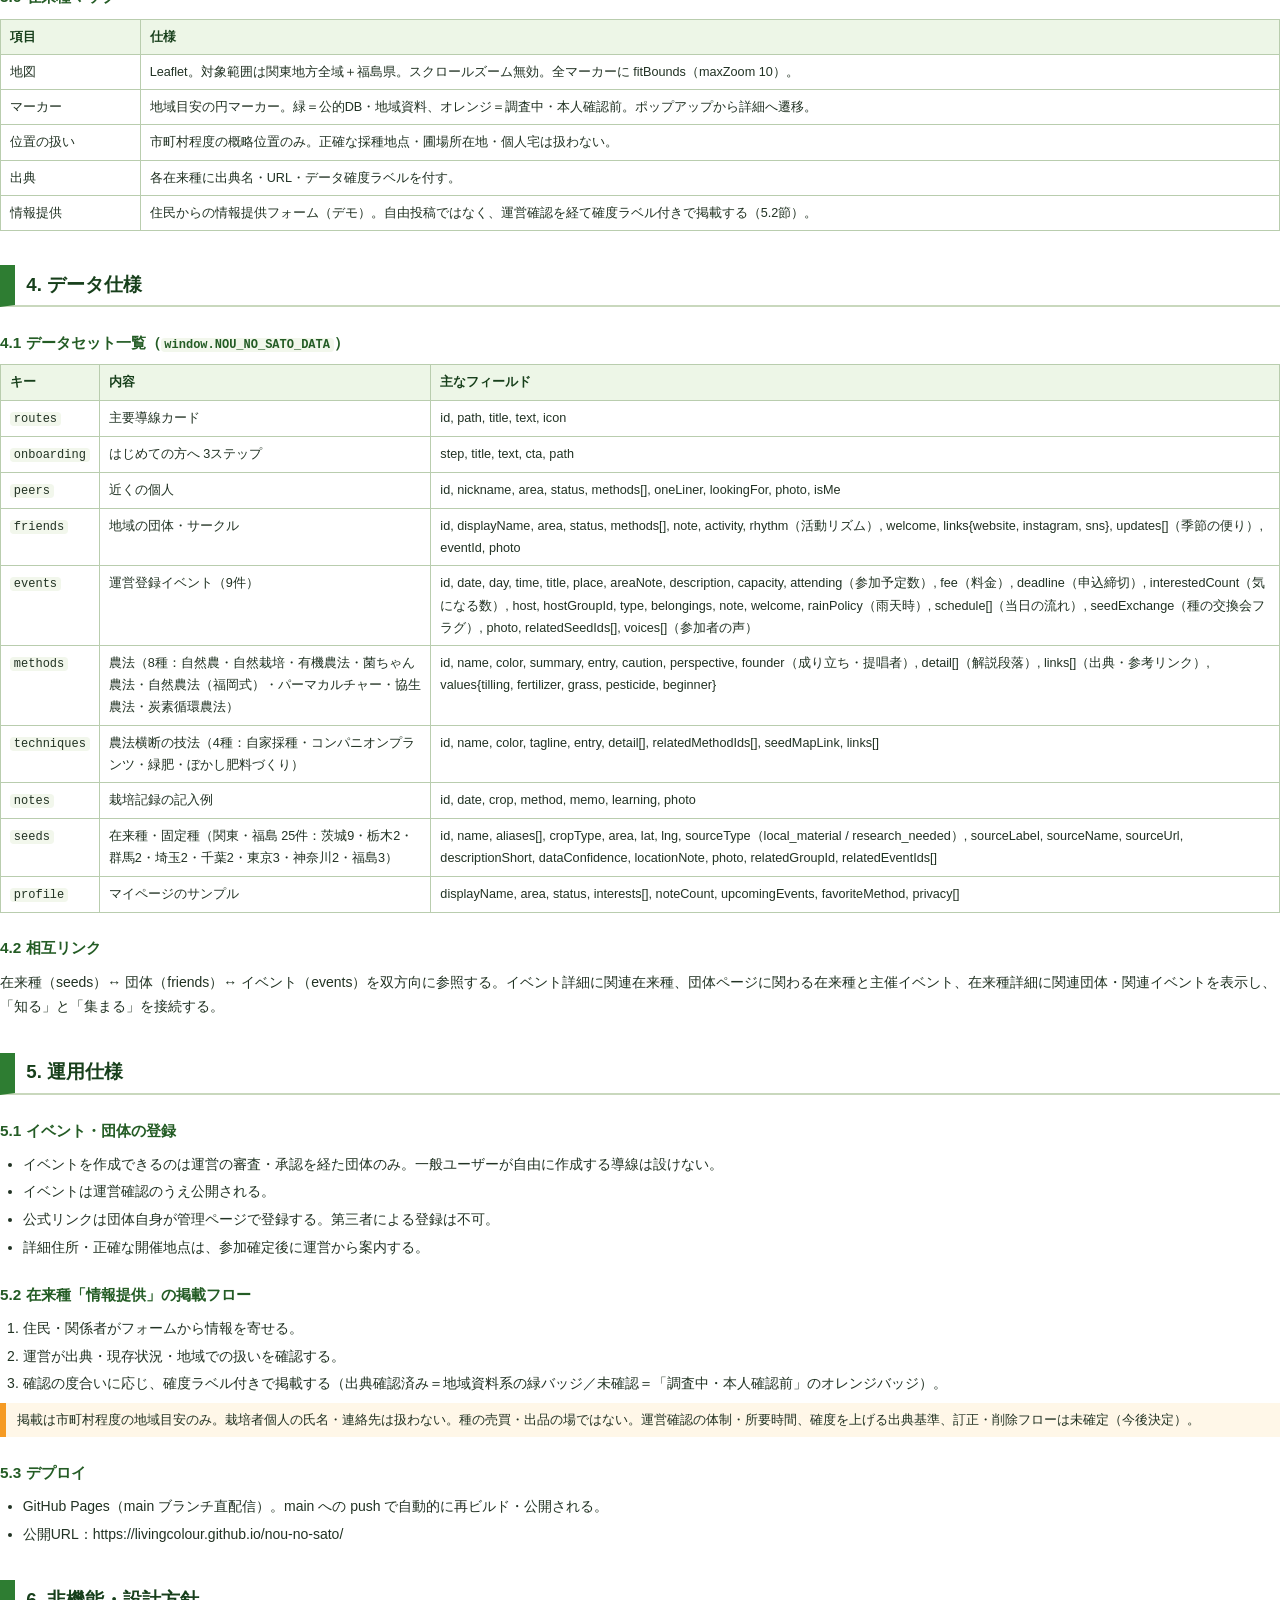
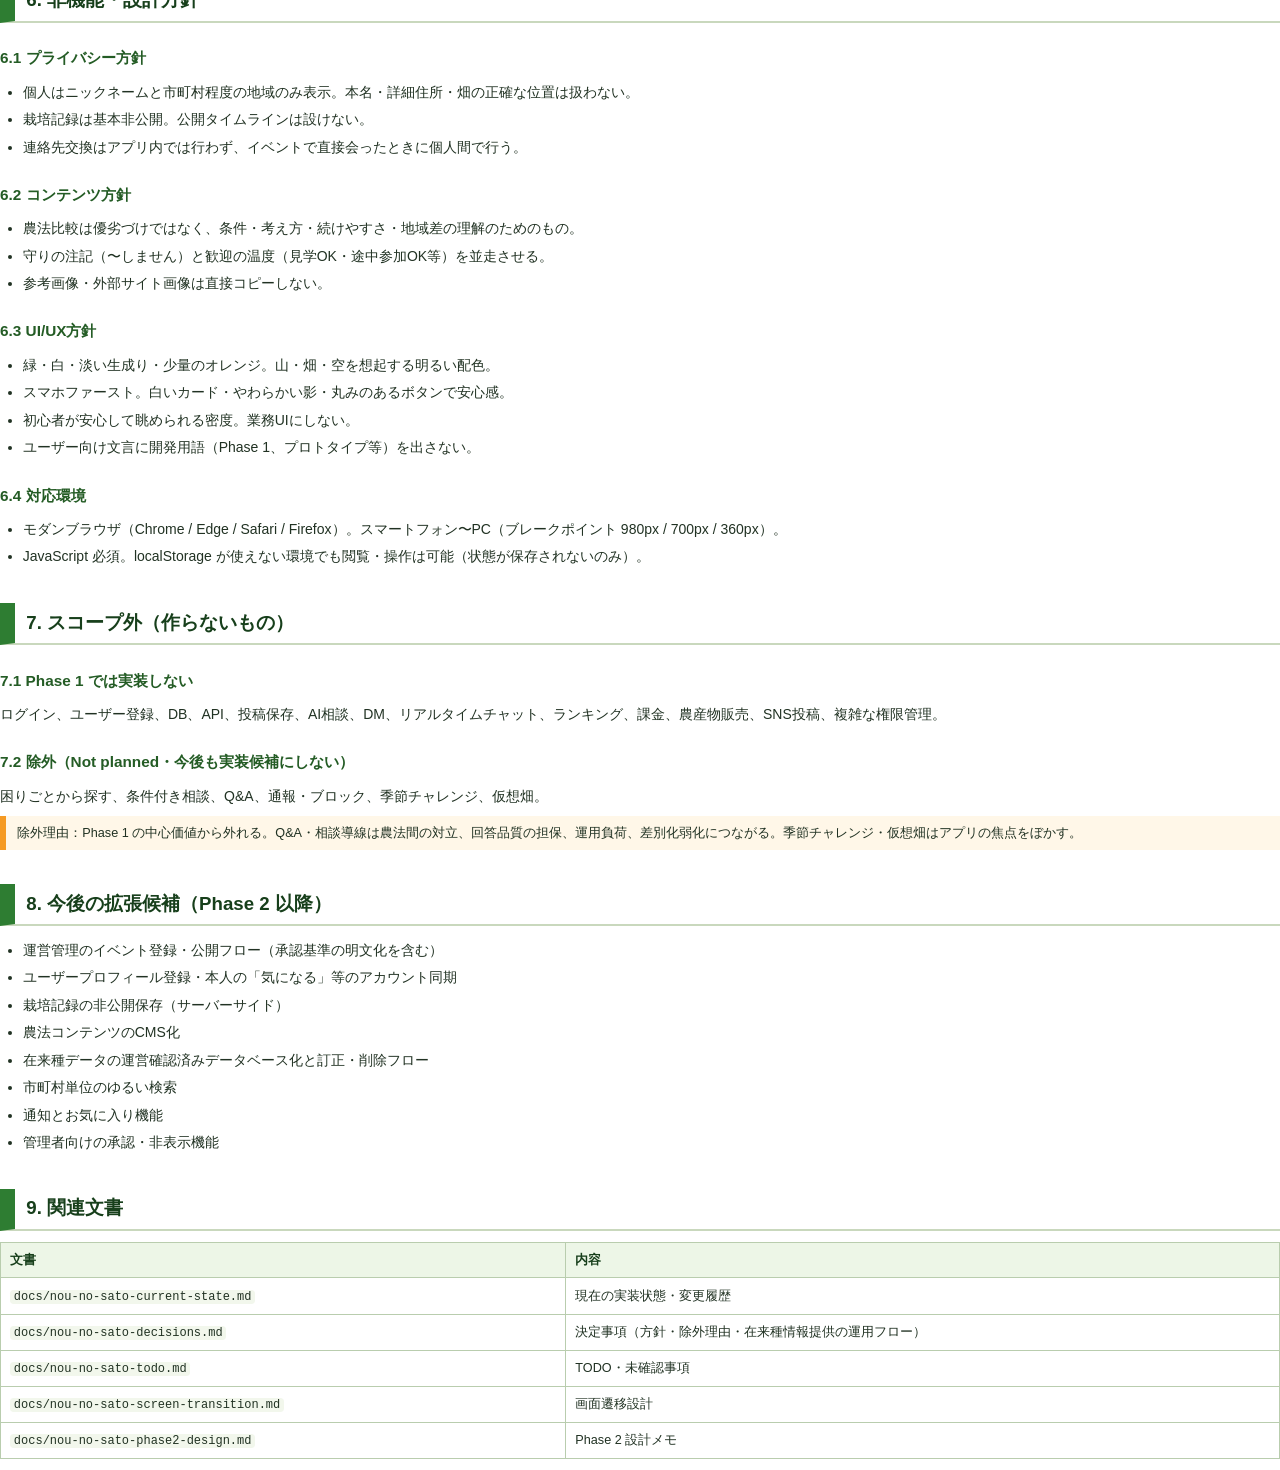
==== commit a5d2089d: "Mark app name as provisional: 農の里（仮称） Rename is under consideration; show 仮称 in header, page titles," ====
--- a/docs/nou-no-sato-basic-spec.html
+++ b/docs/nou-no-sato-basic-spec.html
@@ -2,7 +2,7 @@
 <html lang="ja">
 <head>
 <meta charset="utf-8" />
-<title>農の里 基本仕様書</title>
+<title>農の里（仮称）基本仕様書</title>
 <style>
   @page {
     size: A4;
@@ -116,10 +116,11 @@
 
 <section class="cover">
   <p class="doc-type">基本仕様書</p>
-  <h1>農の里</h1>
+  <h1>農の里（仮称）</h1>
   <p class="subtitle">自然な農業・在来種の地域コミュニティアプリ<br />Phase 1 静的UIプロトタイプ</p>
   <table>
-    <tr><th>文書名</th><td>農の里 基本仕様書</td></tr>
+    <tr><th>文書名</th><td>農の里（仮称）基本仕様書</td></tr>
+    <tr><th>名称の扱い</th><td>「農の里」は仮称。正式名称は検討中（改称時はUI・文書の名称を一括更新する）。</td></tr>
     <tr><th>版数</th><td>1.4（イベントの作りこみ：参加予定トグル・開催ステータス・月別グルーピング・当日の流れ／雨天時を反映）</td></tr>
     <tr><th>作成日</th><td>2026年7月6日</td></tr>
     <tr><th>対象バージョン</th><td>main ブランチ（2026年7月6日 時点）</td></tr>
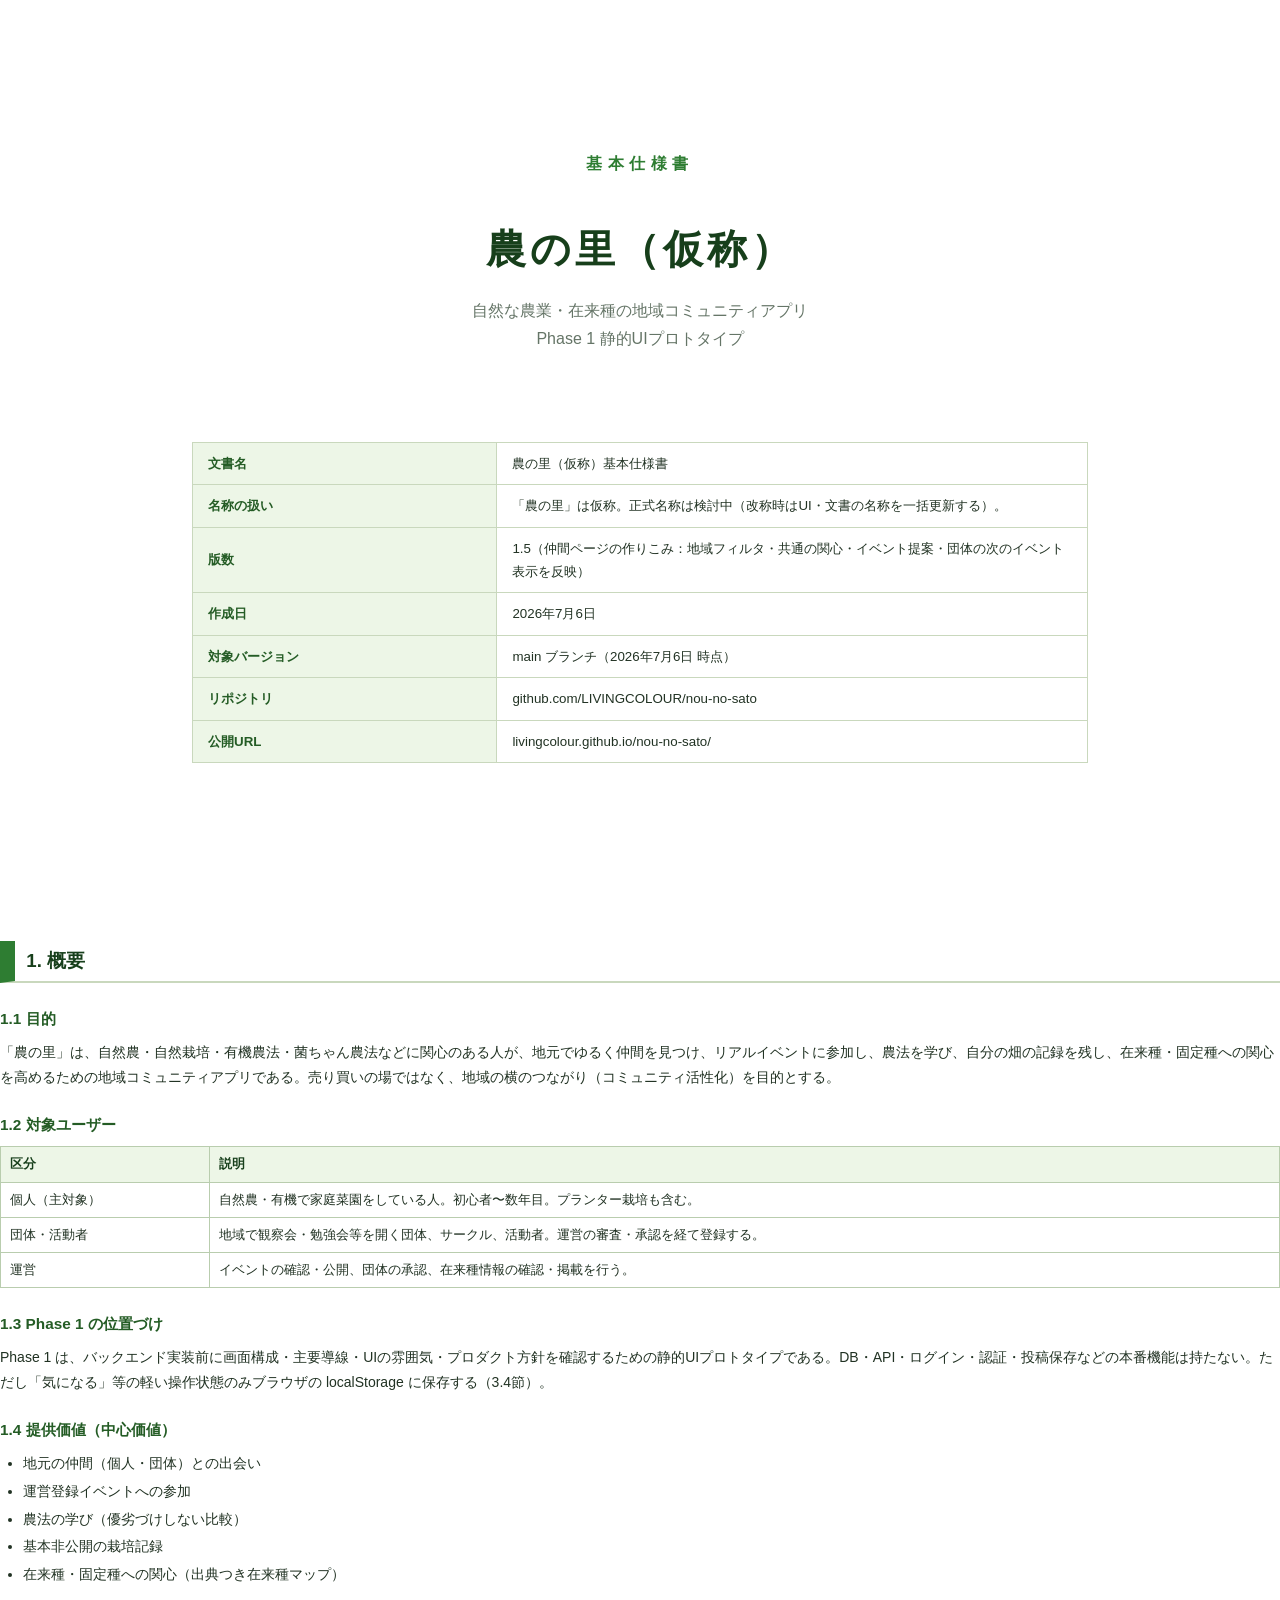
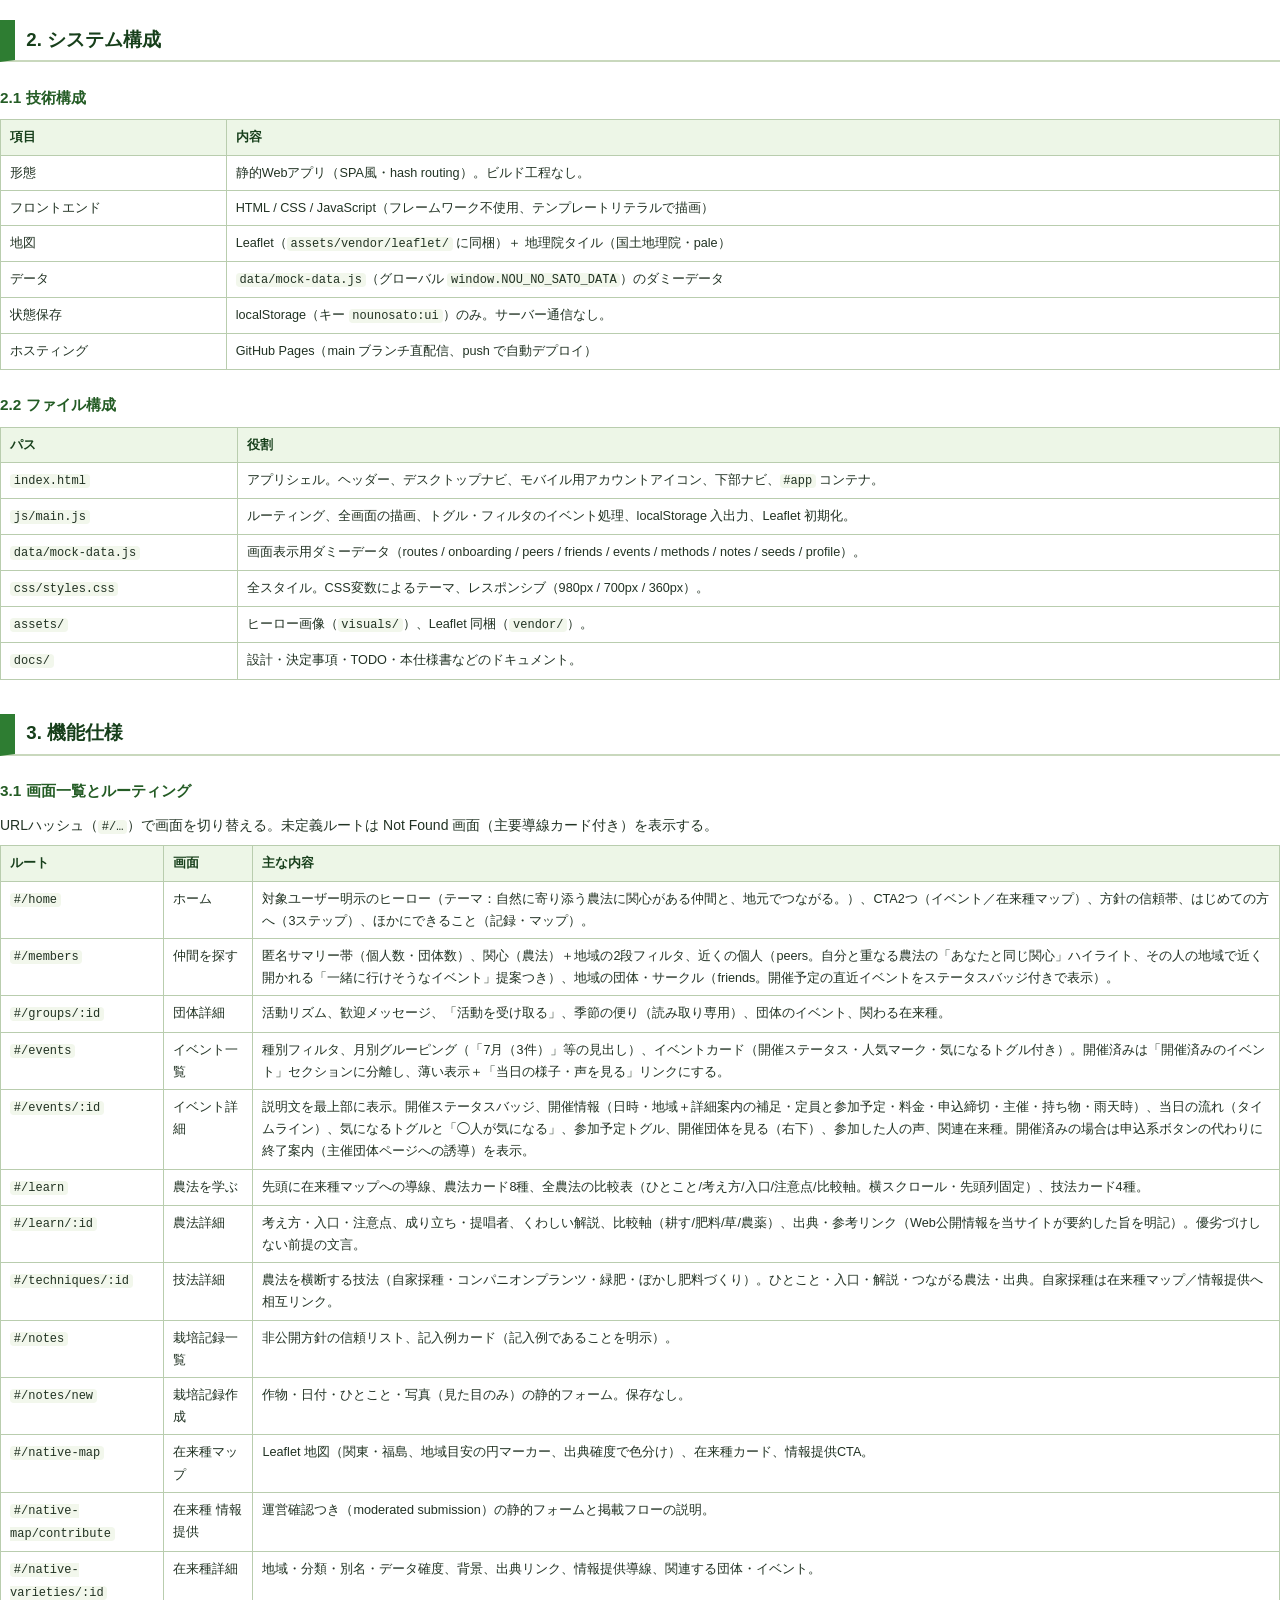
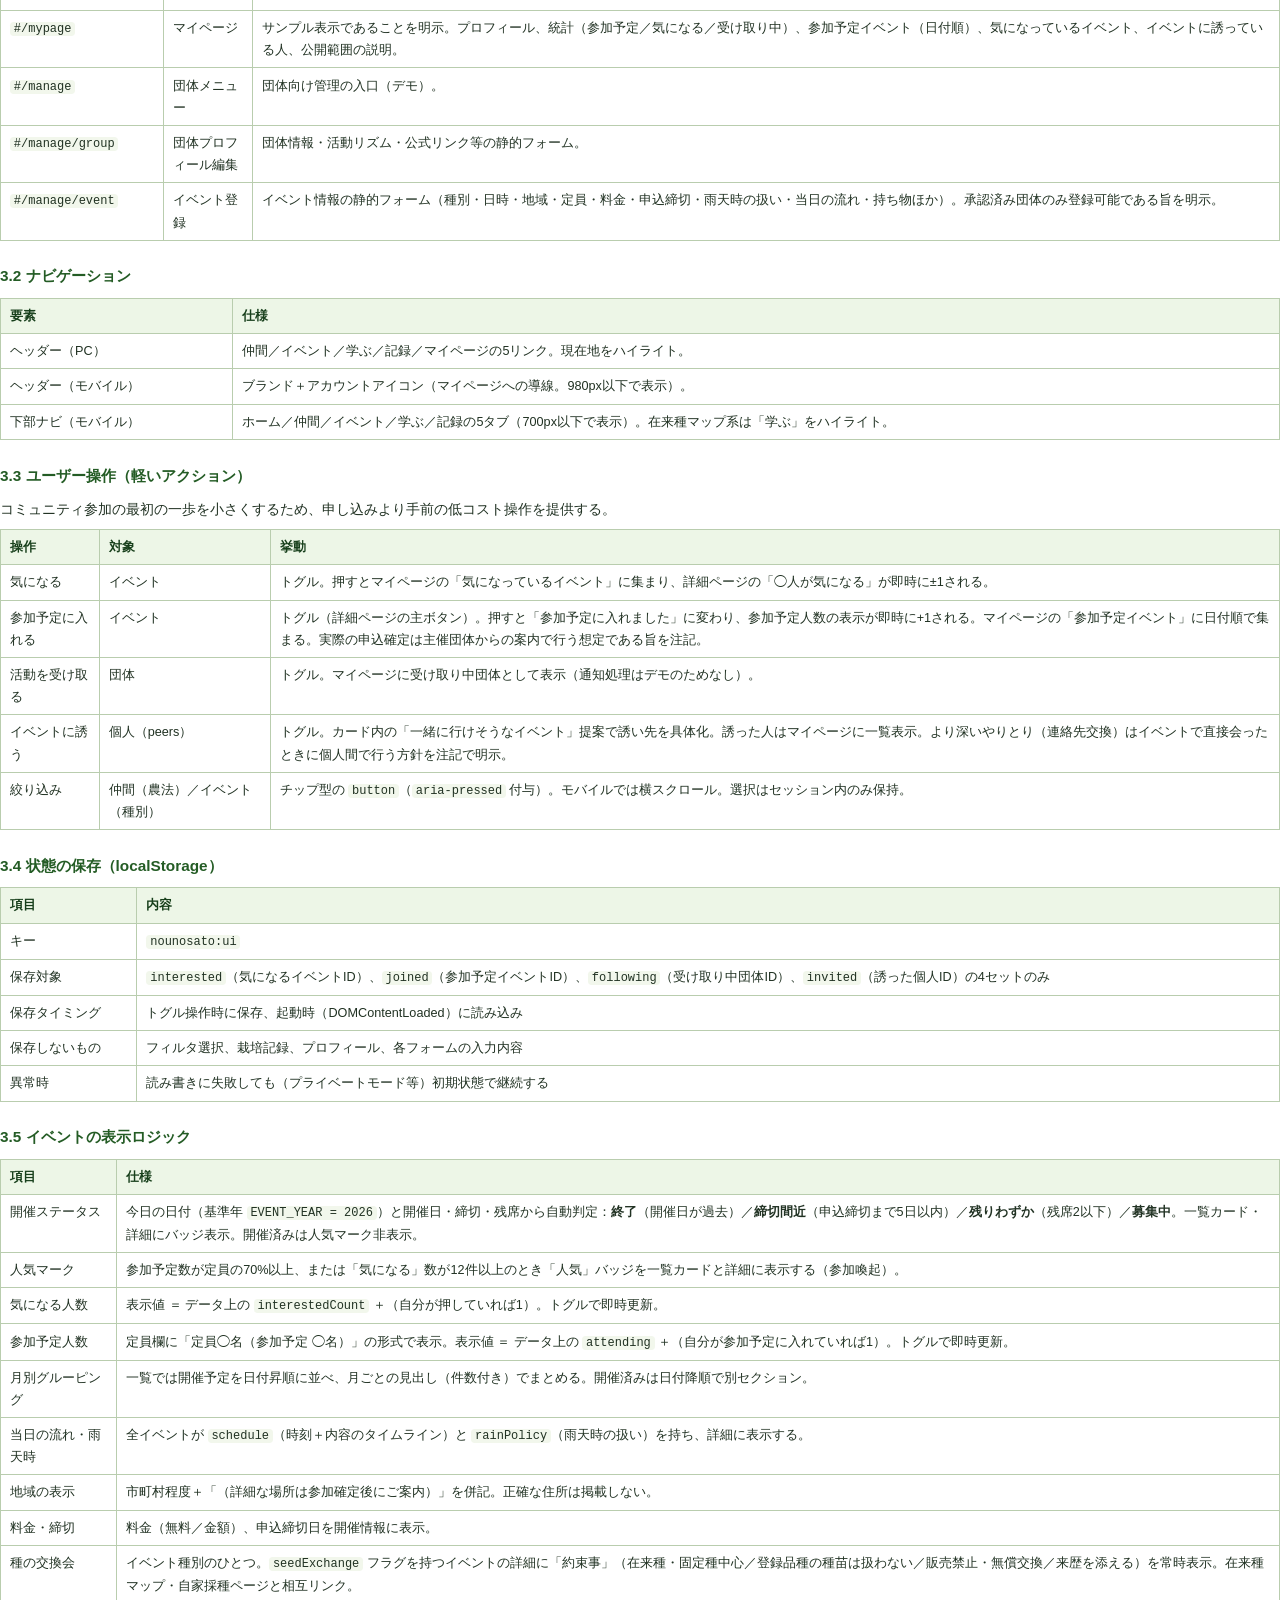
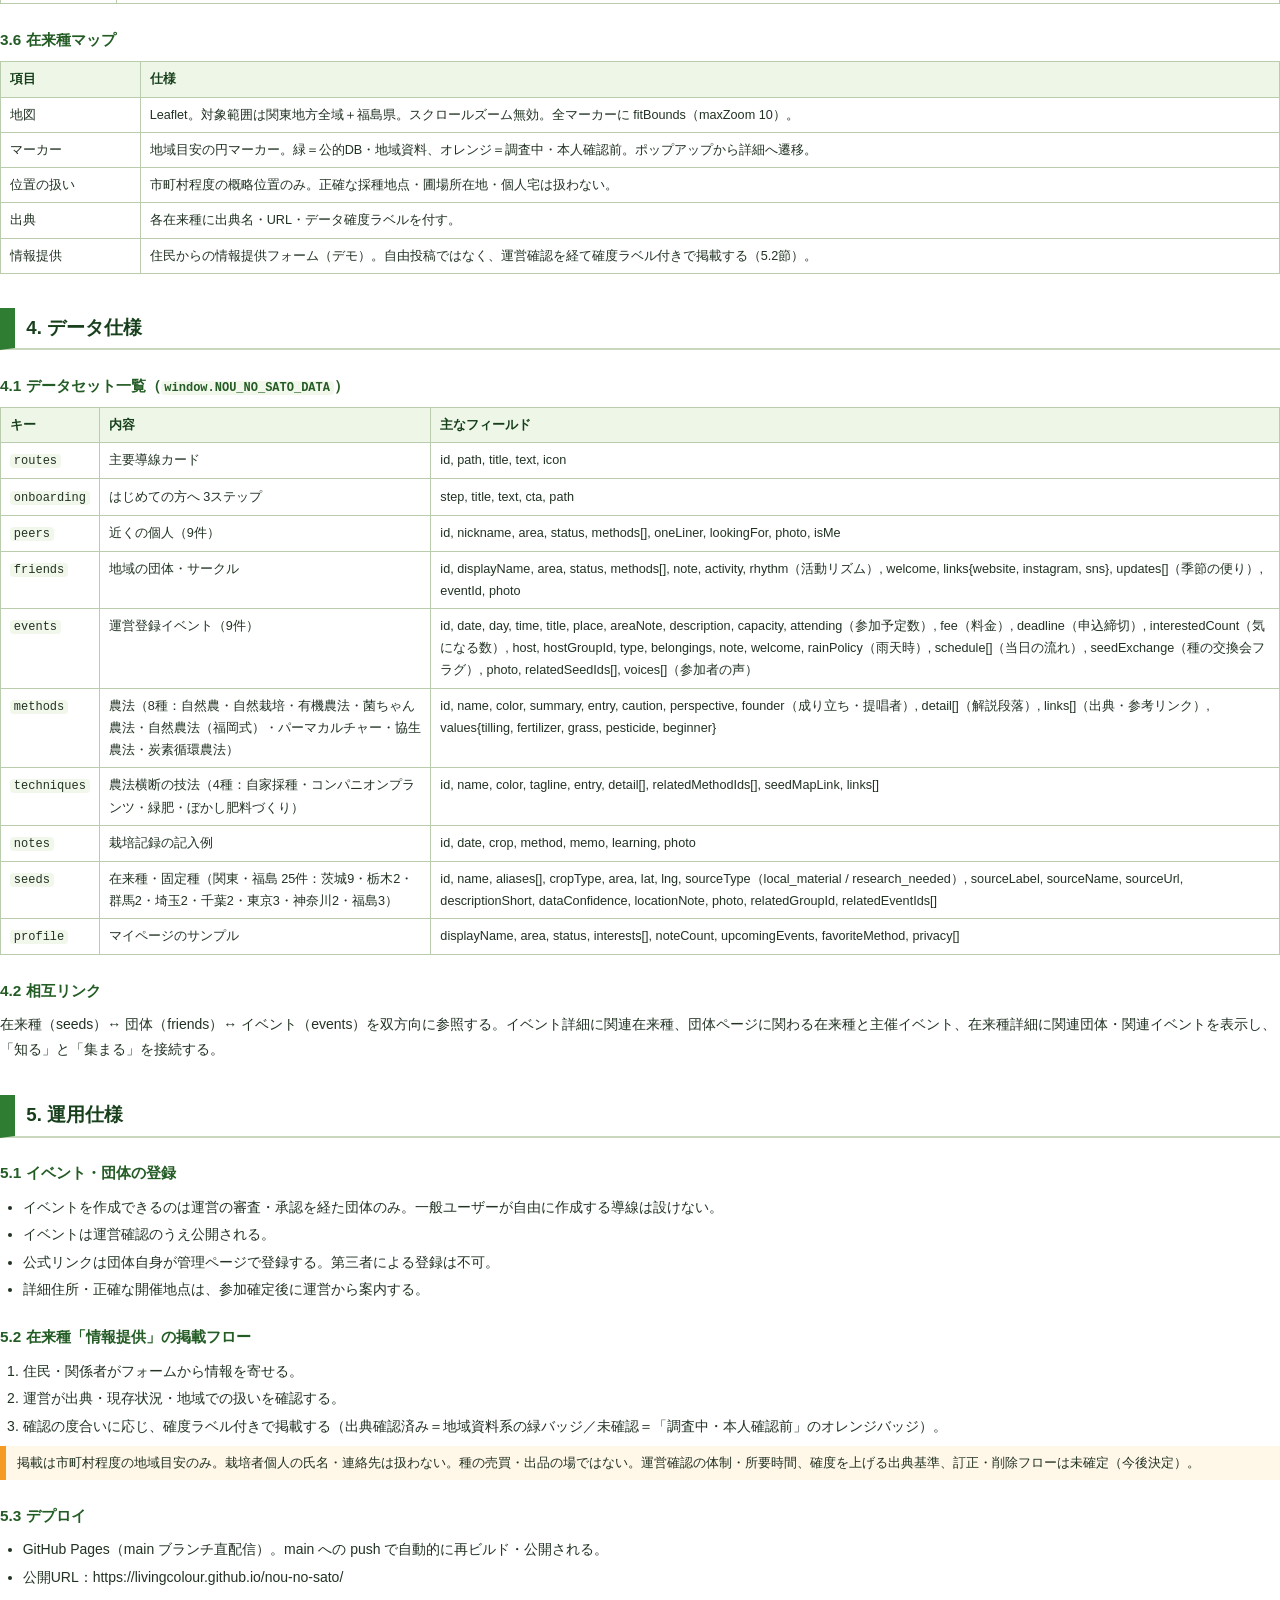
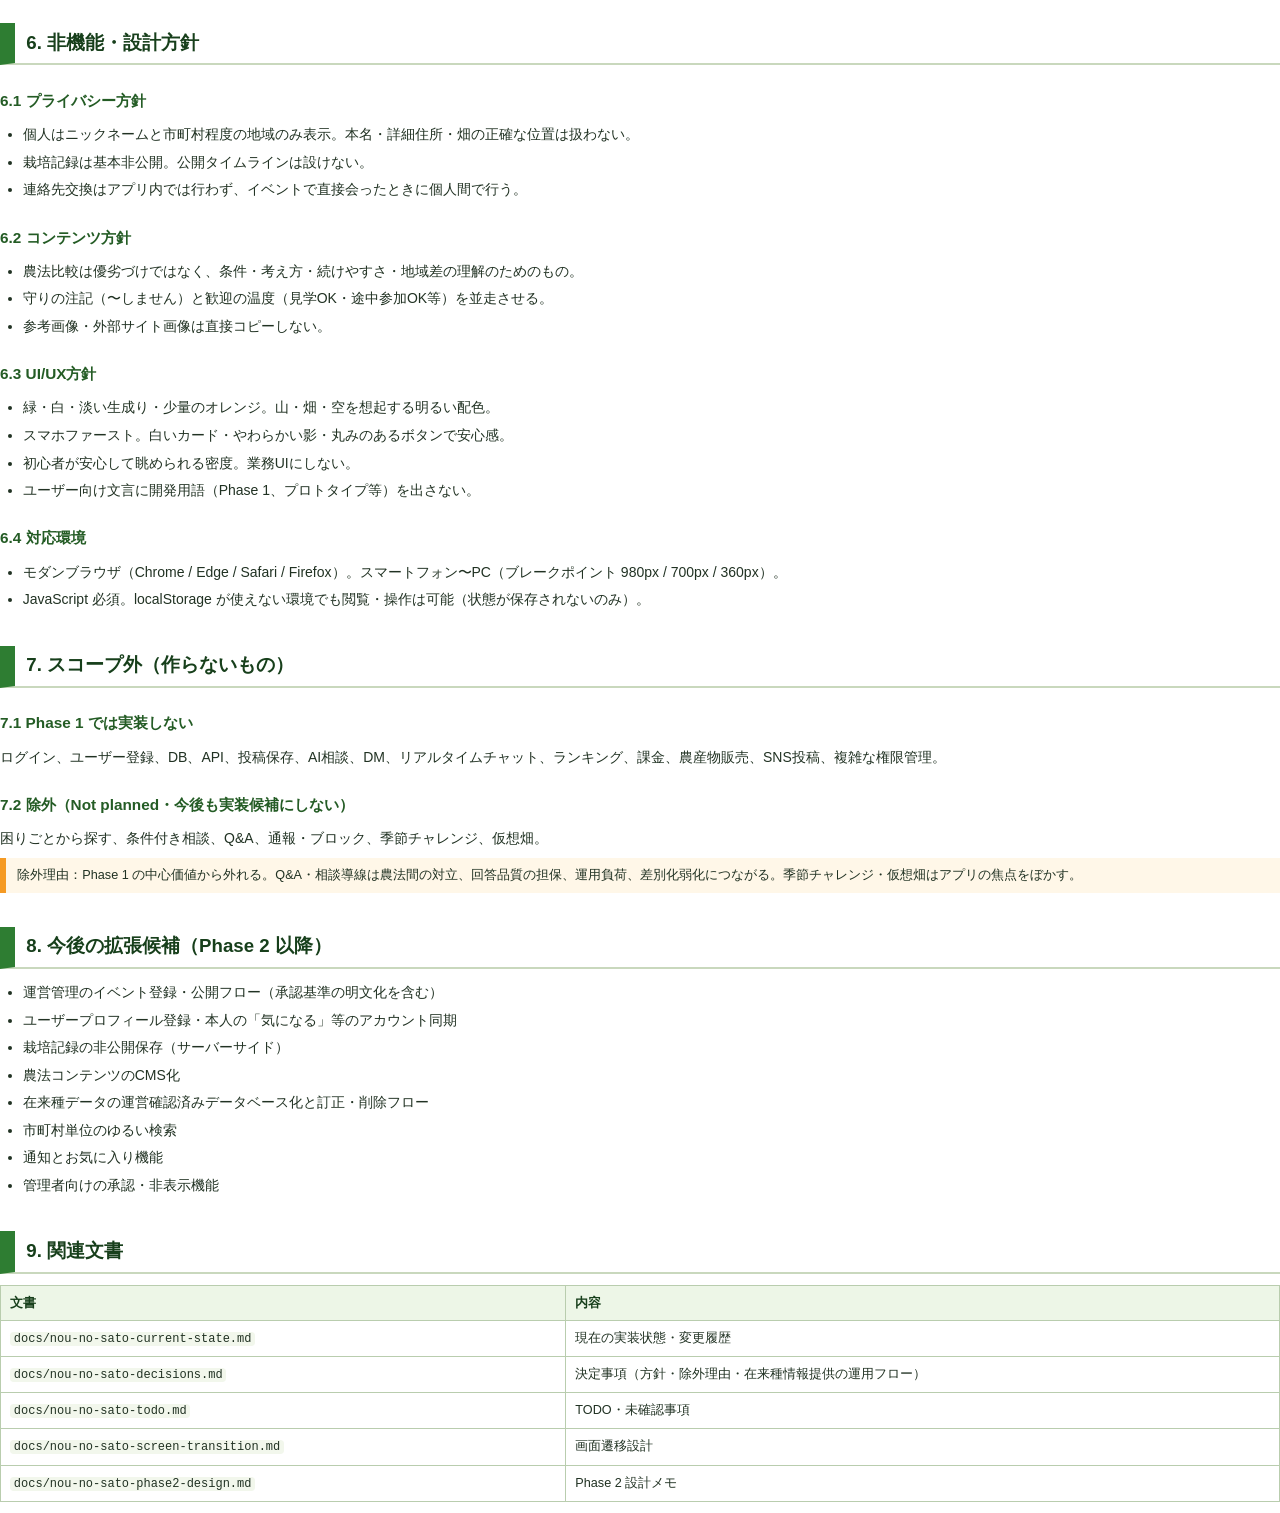
==== commit 06fd8958: "Build out members page: area filter, shared interests, event suggestions - Grow peers from 4 to 9 ac" ====
--- a/docs/nou-no-sato-basic-spec.html
+++ b/docs/nou-no-sato-basic-spec.html
@@ -121,7 +121,7 @@
   <table>
     <tr><th>文書名</th><td>農の里（仮称）基本仕様書</td></tr>
     <tr><th>名称の扱い</th><td>「農の里」は仮称。正式名称は検討中（改称時はUI・文書の名称を一括更新する）。</td></tr>
-    <tr><th>版数</th><td>1.4（イベントの作りこみ：参加予定トグル・開催ステータス・月別グルーピング・当日の流れ／雨天時を反映）</td></tr>
+    <tr><th>版数</th><td>1.5（仲間ページの作りこみ：地域フィルタ・共通の関心・イベント提案・団体の次のイベント表示を反映）</td></tr>
     <tr><th>作成日</th><td>2026年7月6日</td></tr>
     <tr><th>対象バージョン</th><td>main ブランチ（2026年7月6日 時点）</td></tr>
     <tr><th>リポジトリ</th><td>github.com/LIVINGCOLOUR/nou-no-sato</td></tr>
@@ -185,7 +185,7 @@
 <table class="spec">
   <tr><th>ルート</th><th>画面</th><th>主な内容</th></tr>
   <tr><td><code>#/home</code></td><td>ホーム</td><td>対象ユーザー明示のヒーロー（テーマ：自然に寄り添う農法に関心がある仲間と、地元でつながる。）、CTA2つ（イベント／在来種マップ）、方針の信頼帯、はじめての方へ（3ステップ）、ほかにできること（記録・マップ）。</td></tr>
-  <tr><td><code>#/members</code></td><td>仲間を探す</td><td>匿名サマリー帯（個人数・団体数）、農法フィルタ、近くの個人（peers）、地域の団体・サークル（friends）。</td></tr>
+  <tr><td><code>#/members</code></td><td>仲間を探す</td><td>匿名サマリー帯（個人数・団体数）、関心（農法）＋地域の2段フィルタ、近くの個人（peers。自分と重なる農法の「あなたと同じ関心」ハイライト、その人の地域で近く開かれる「一緒に行けそうなイベント」提案つき）、地域の団体・サークル（friends。開催予定の直近イベントをステータスバッジ付きで表示）。</td></tr>
   <tr><td><code>#/groups/:id</code></td><td>団体詳細</td><td>活動リズム、歓迎メッセージ、「活動を受け取る」、季節の便り（読み取り専用）、団体のイベント、関わる在来種。</td></tr>
   <tr><td><code>#/events</code></td><td>イベント一覧</td><td>種別フィルタ、月別グルーピング（「7月（3件）」等の見出し）、イベントカード（開催ステータス・人気マーク・気になるトグル付き）。開催済みは「開催済みのイベント」セクションに分離し、薄い表示＋「当日の様子・声を見る」リンクにする。</td></tr>
   <tr><td><code>#/events/:id</code></td><td>イベント詳細</td><td>説明文を最上部に表示。開催ステータスバッジ、開催情報（日時・地域＋詳細案内の補足・定員と参加予定・料金・申込締切・主催・持ち物・雨天時）、当日の流れ（タイムライン）、気になるトグルと「◯人が気になる」、参加予定トグル、開催団体を見る（右下）、参加した人の声、関連在来種。開催済みの場合は申込系ボタンの代わりに終了案内（主催団体ページへの誘導）を表示。</td></tr>
@@ -197,7 +197,7 @@
   <tr><td><code>#/native-map</code></td><td>在来種マップ</td><td>Leaflet 地図（関東・福島、地域目安の円マーカー、出典確度で色分け）、在来種カード、情報提供CTA。</td></tr>
   <tr><td><code>#/native-map/contribute</code></td><td>在来種 情報提供</td><td>運営確認つき（moderated submission）の静的フォームと掲載フローの説明。</td></tr>
   <tr><td><code>#/native-varieties/:id</code></td><td>在来種詳細</td><td>地域・分類・別名・データ確度、背景、出典リンク、情報提供導線、関連する団体・イベント。</td></tr>
-  <tr><td><code>#/mypage</code></td><td>マイページ</td><td>サンプル表示であることを明示。プロフィール、統計（参加予定／気になる／受け取り中）、参加予定イベント（日付順）、気になっているイベント、公開範囲の説明。</td></tr>
+  <tr><td><code>#/mypage</code></td><td>マイページ</td><td>サンプル表示であることを明示。プロフィール、統計（参加予定／気になる／受け取り中）、参加予定イベント（日付順）、気になっているイベント、イベントに誘っている人、公開範囲の説明。</td></tr>
   <tr><td><code>#/manage</code></td><td>団体メニュー</td><td>団体向け管理の入口（デモ）。</td></tr>
   <tr><td><code>#/manage/group</code></td><td>団体プロフィール編集</td><td>団体情報・活動リズム・公式リンク等の静的フォーム。</td></tr>
   <tr><td><code>#/manage/event</code></td><td>イベント登録</td><td>イベント情報の静的フォーム（種別・日時・地域・定員・料金・申込締切・雨天時の扱い・当日の流れ・持ち物ほか）。承認済み団体のみ登録可能である旨を明示。</td></tr>
@@ -218,7 +218,7 @@
   <tr><td>気になる</td><td>イベント</td><td>トグル。押すとマイページの「気になっているイベント」に集まり、詳細ページの「◯人が気になる」が即時に±1される。</td></tr>
   <tr><td>参加予定に入れる</td><td>イベント</td><td>トグル（詳細ページの主ボタン）。押すと「参加予定に入れました」に変わり、参加予定人数の表示が即時に+1される。マイページの「参加予定イベント」に日付順で集まる。実際の申込確定は主催団体からの案内で行う想定である旨を注記。</td></tr>
   <tr><td>活動を受け取る</td><td>団体</td><td>トグル。マイページに受け取り中団体として表示（通知処理はデモのためなし）。</td></tr>
-  <tr><td>イベントに誘う</td><td>個人（peers）</td><td>トグル。より深いやりとり（連絡先交換）はイベントで直接会ったときに個人間で行う方針を注記で明示。</td></tr>
+  <tr><td>イベントに誘う</td><td>個人（peers）</td><td>トグル。カード内の「一緒に行けそうなイベント」提案で誘い先を具体化。誘った人はマイページに一覧表示。より深いやりとり（連絡先交換）はイベントで直接会ったときに個人間で行う方針を注記で明示。</td></tr>
   <tr><td>絞り込み</td><td>仲間（農法）／イベント（種別）</td><td>チップ型の <code>button</code>（<code>aria-pressed</code> 付与）。モバイルでは横スクロール。選択はセッション内のみ保持。</td></tr>
 </table>
 
@@ -263,7 +263,7 @@
   <tr><th>キー</th><th>内容</th><th>主なフィールド</th></tr>
   <tr><td><code>routes</code></td><td>主要導線カード</td><td>id, path, title, text, icon</td></tr>
   <tr><td><code>onboarding</code></td><td>はじめての方へ 3ステップ</td><td>step, title, text, cta, path</td></tr>
-  <tr><td><code>peers</code></td><td>近くの個人</td><td>id, nickname, area, status, methods[], oneLiner, lookingFor, photo, isMe</td></tr>
+  <tr><td><code>peers</code></td><td>近くの個人（9件）</td><td>id, nickname, area, status, methods[], oneLiner, lookingFor, photo, isMe</td></tr>
   <tr><td><code>friends</code></td><td>地域の団体・サークル</td><td>id, displayName, area, status, methods[], note, activity, rhythm（活動リズム）, welcome, links{website, instagram, sns}, updates[]（季節の便り）, eventId, photo</td></tr>
   <tr><td><code>events</code></td><td>運営登録イベント（9件）</td><td>id, date, day, time, title, place, areaNote, description, capacity, attending（参加予定数）, fee（料金）, deadline（申込締切）, interestedCount（気になる数）, host, hostGroupId, type, belongings, note, welcome, rainPolicy（雨天時）, schedule[]（当日の流れ）, seedExchange（種の交換会フラグ）, photo, relatedSeedIds[], voices[]（参加者の声）</td></tr>
   <tr><td><code>methods</code></td><td>農法（8種：自然農・自然栽培・有機農法・菌ちゃん農法・自然農法（福岡式）・パーマカルチャー・協生農法・炭素循環農法）</td><td>id, name, color, summary, entry, caution, perspective, founder（成り立ち・提唱者）, detail[]（解説段落）, links[]（出典・参考リンク）, values{tilling, fertilizer, grass, pesticide, beginner}</td></tr>
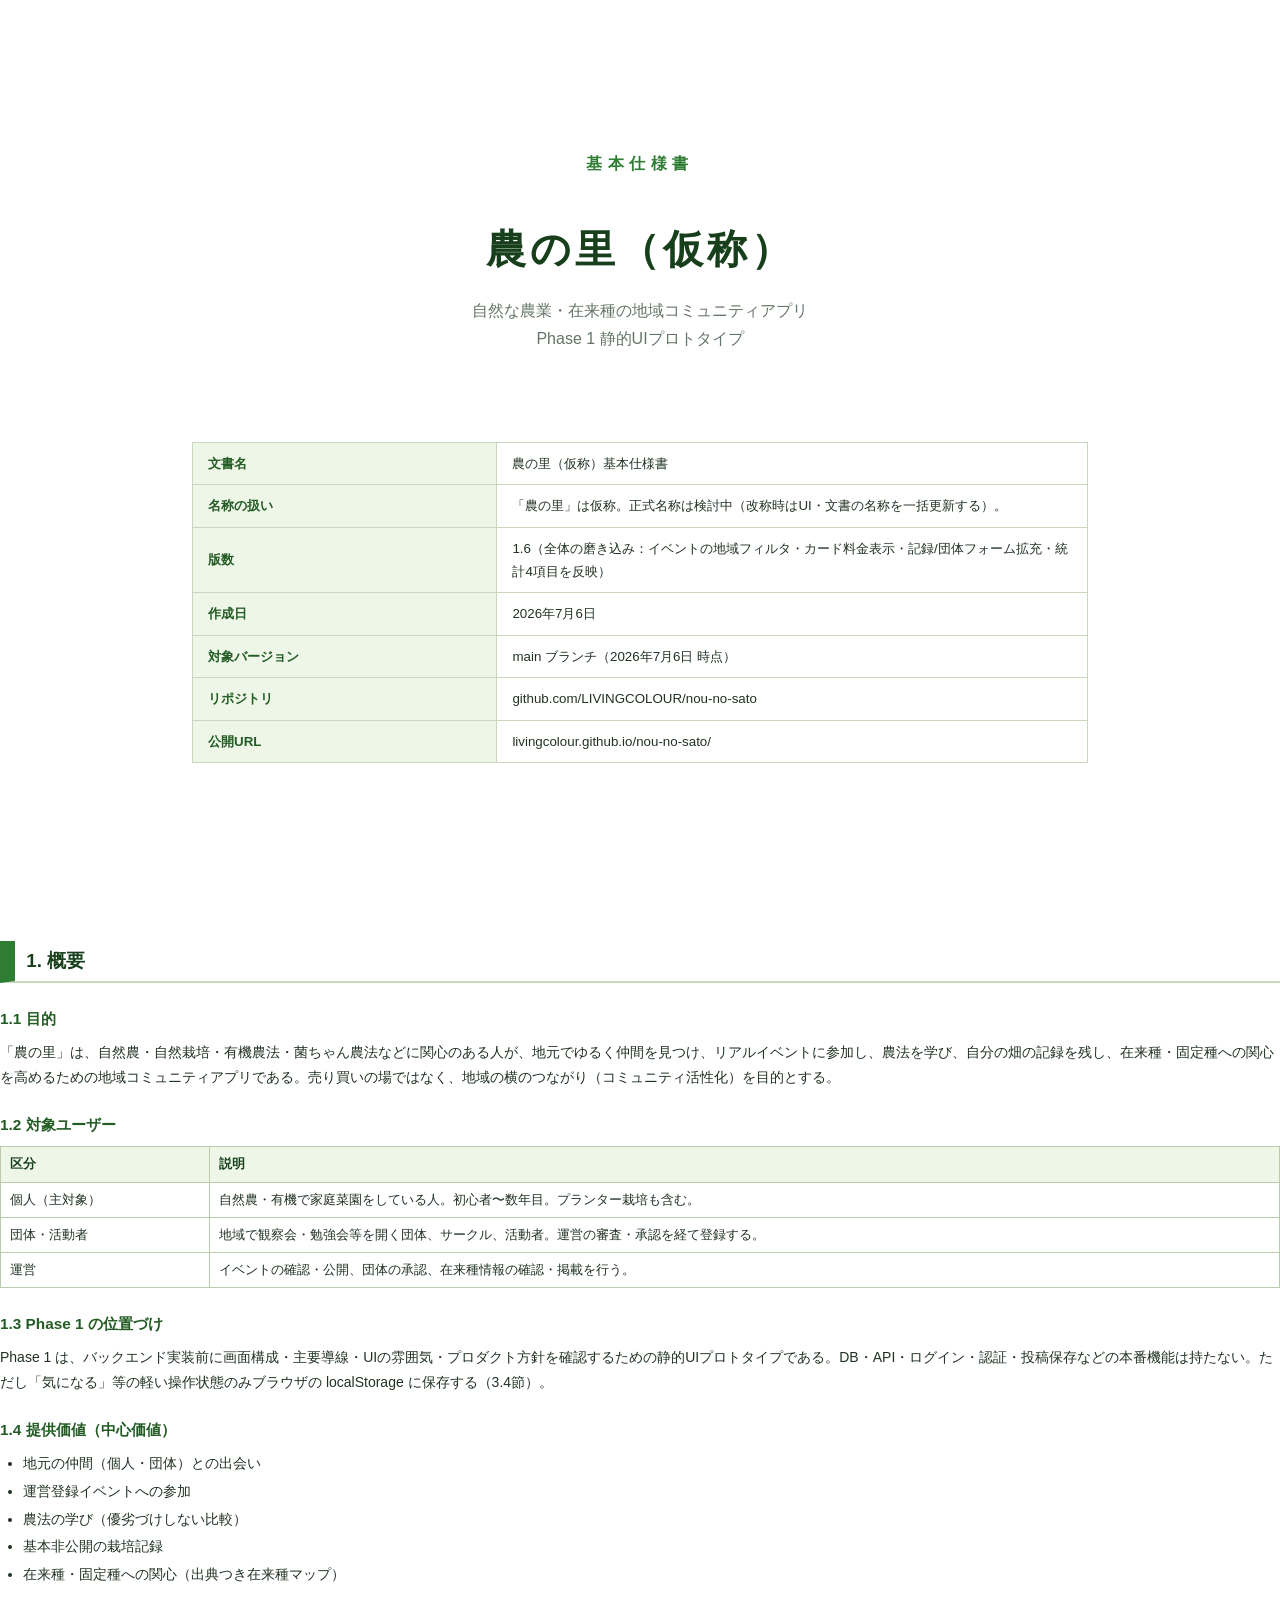
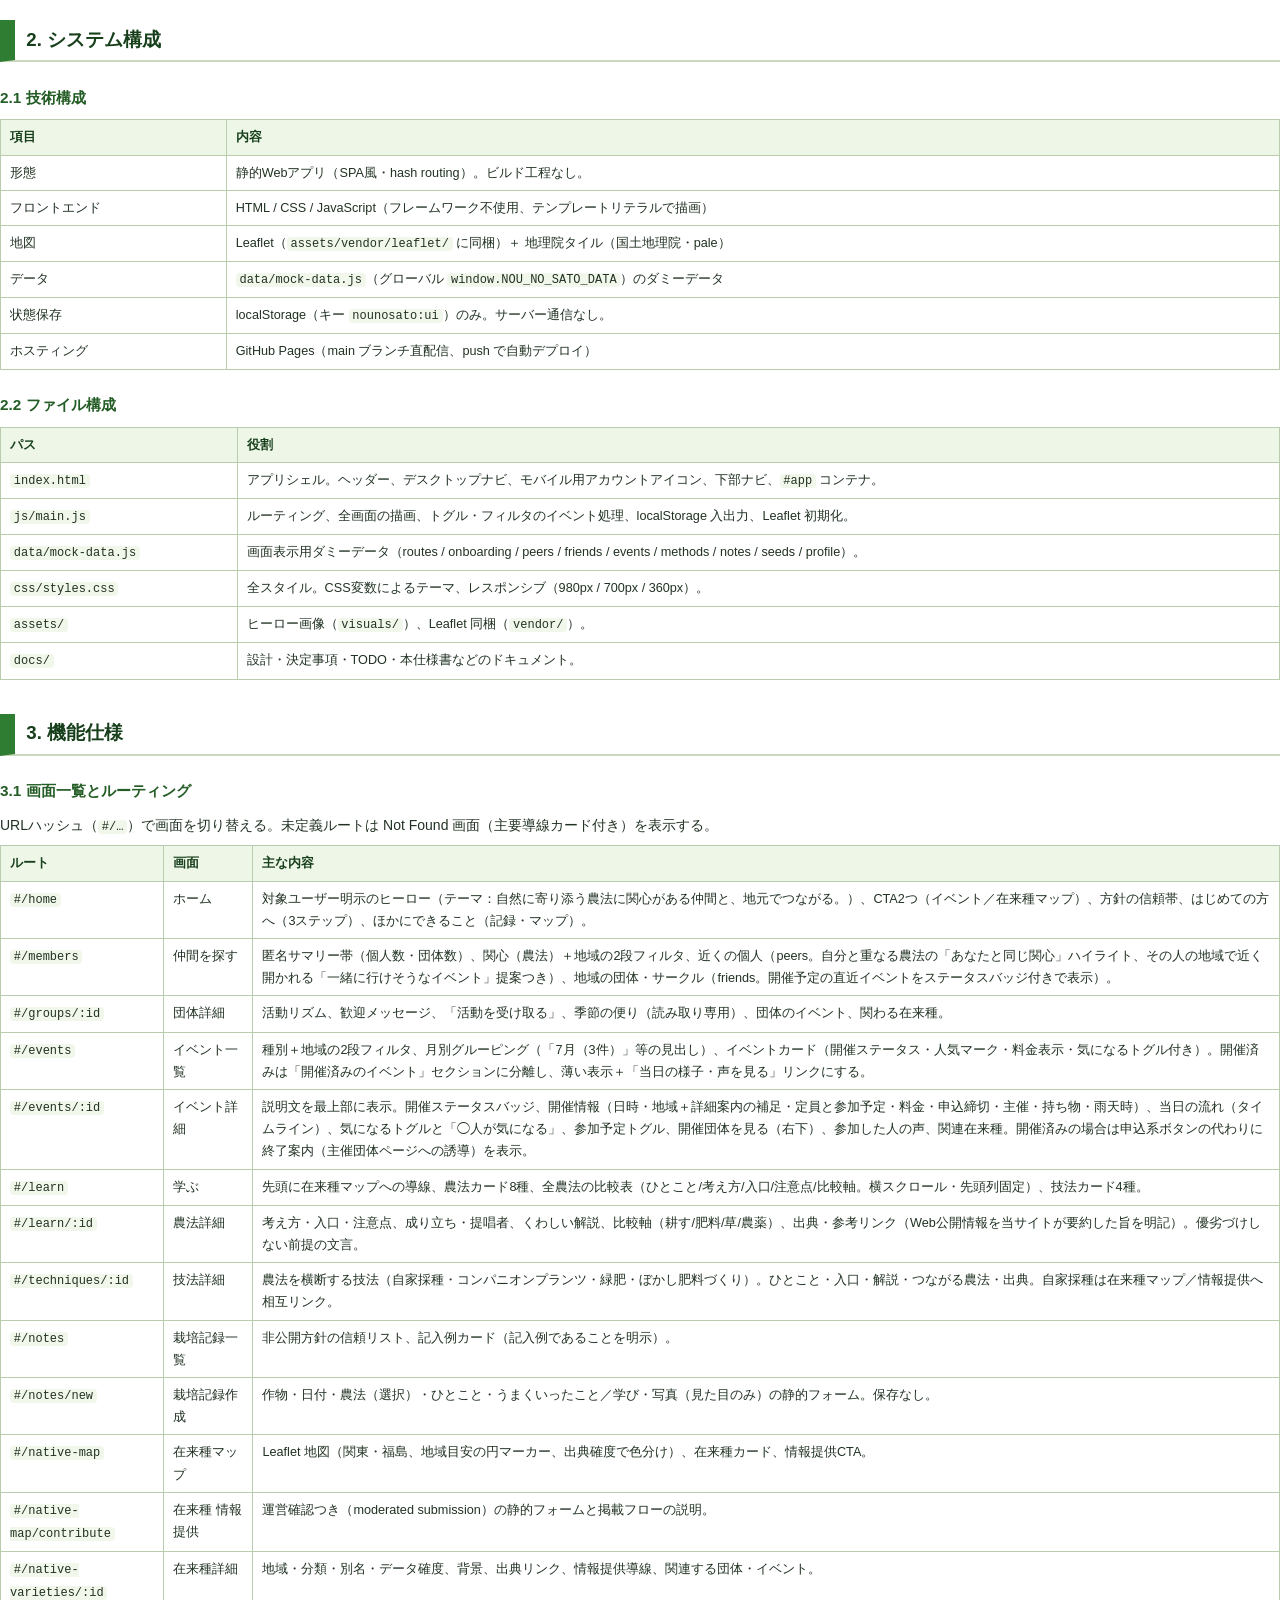
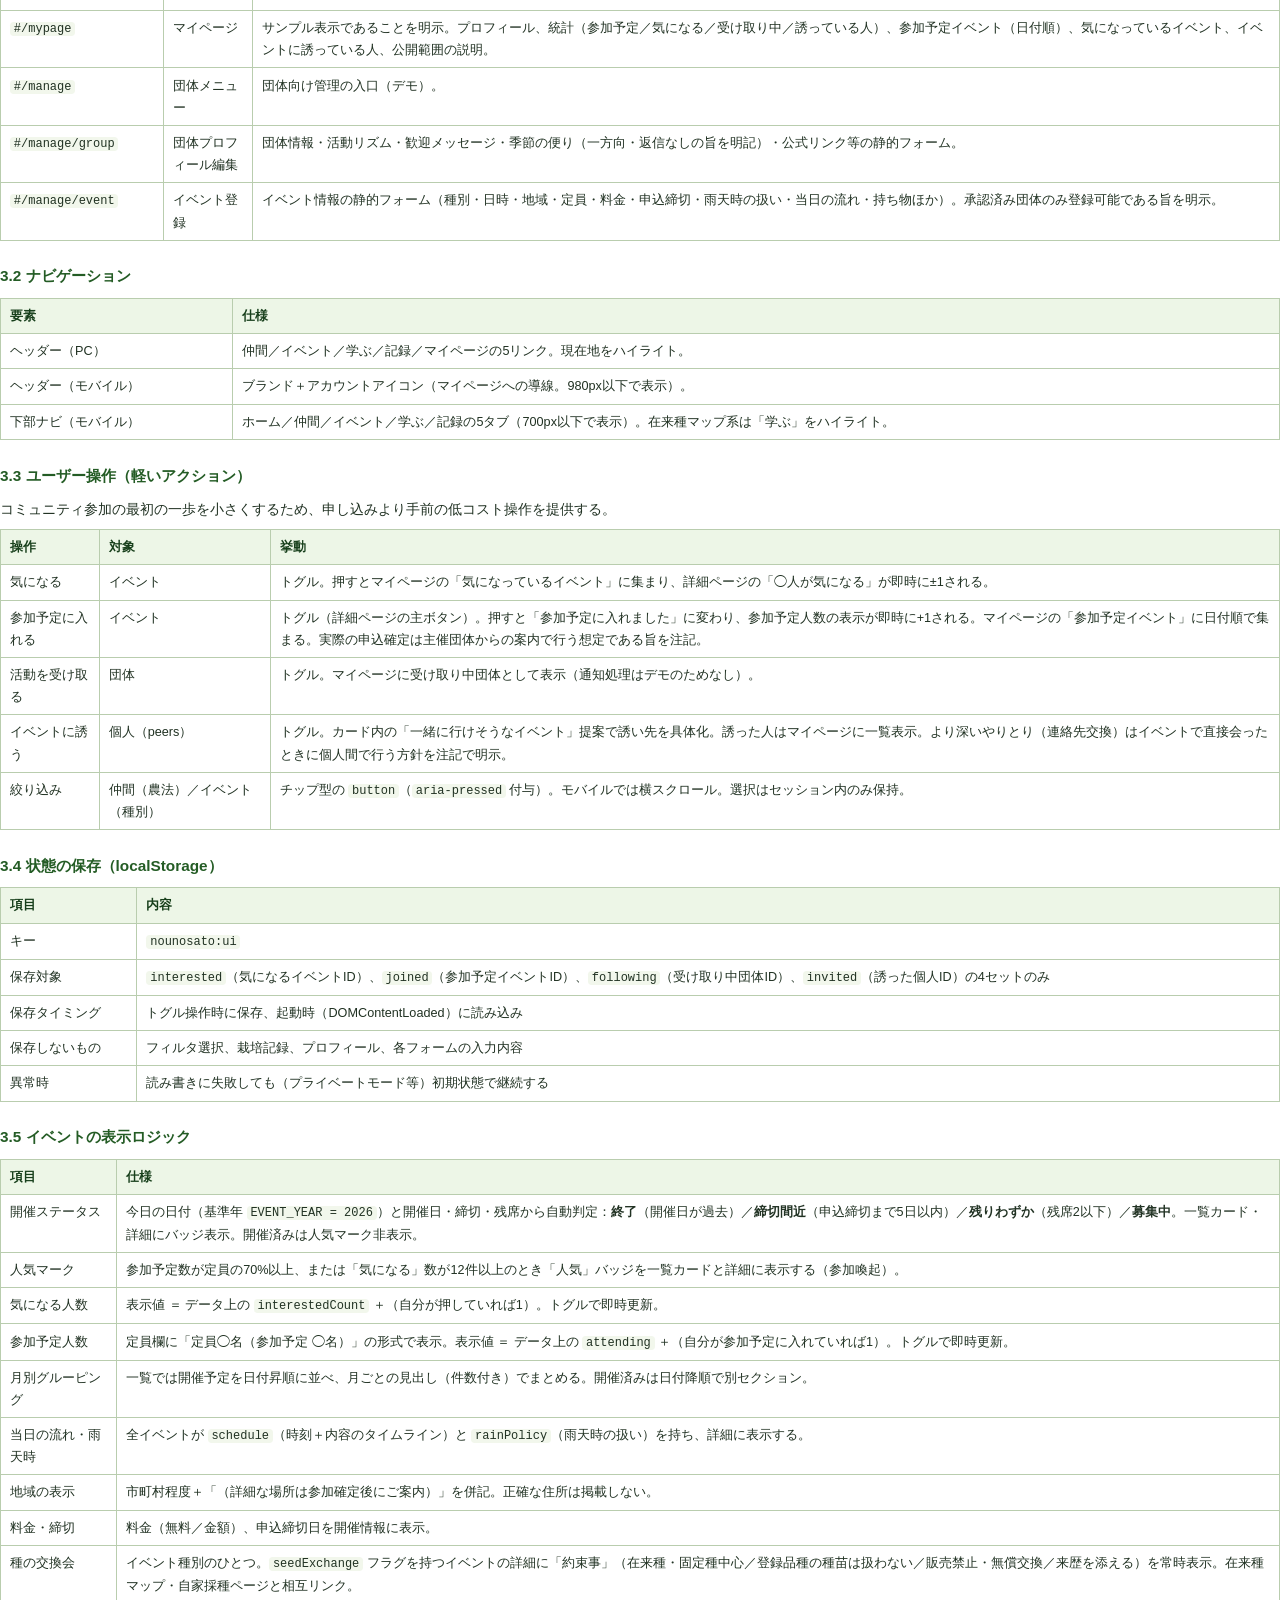
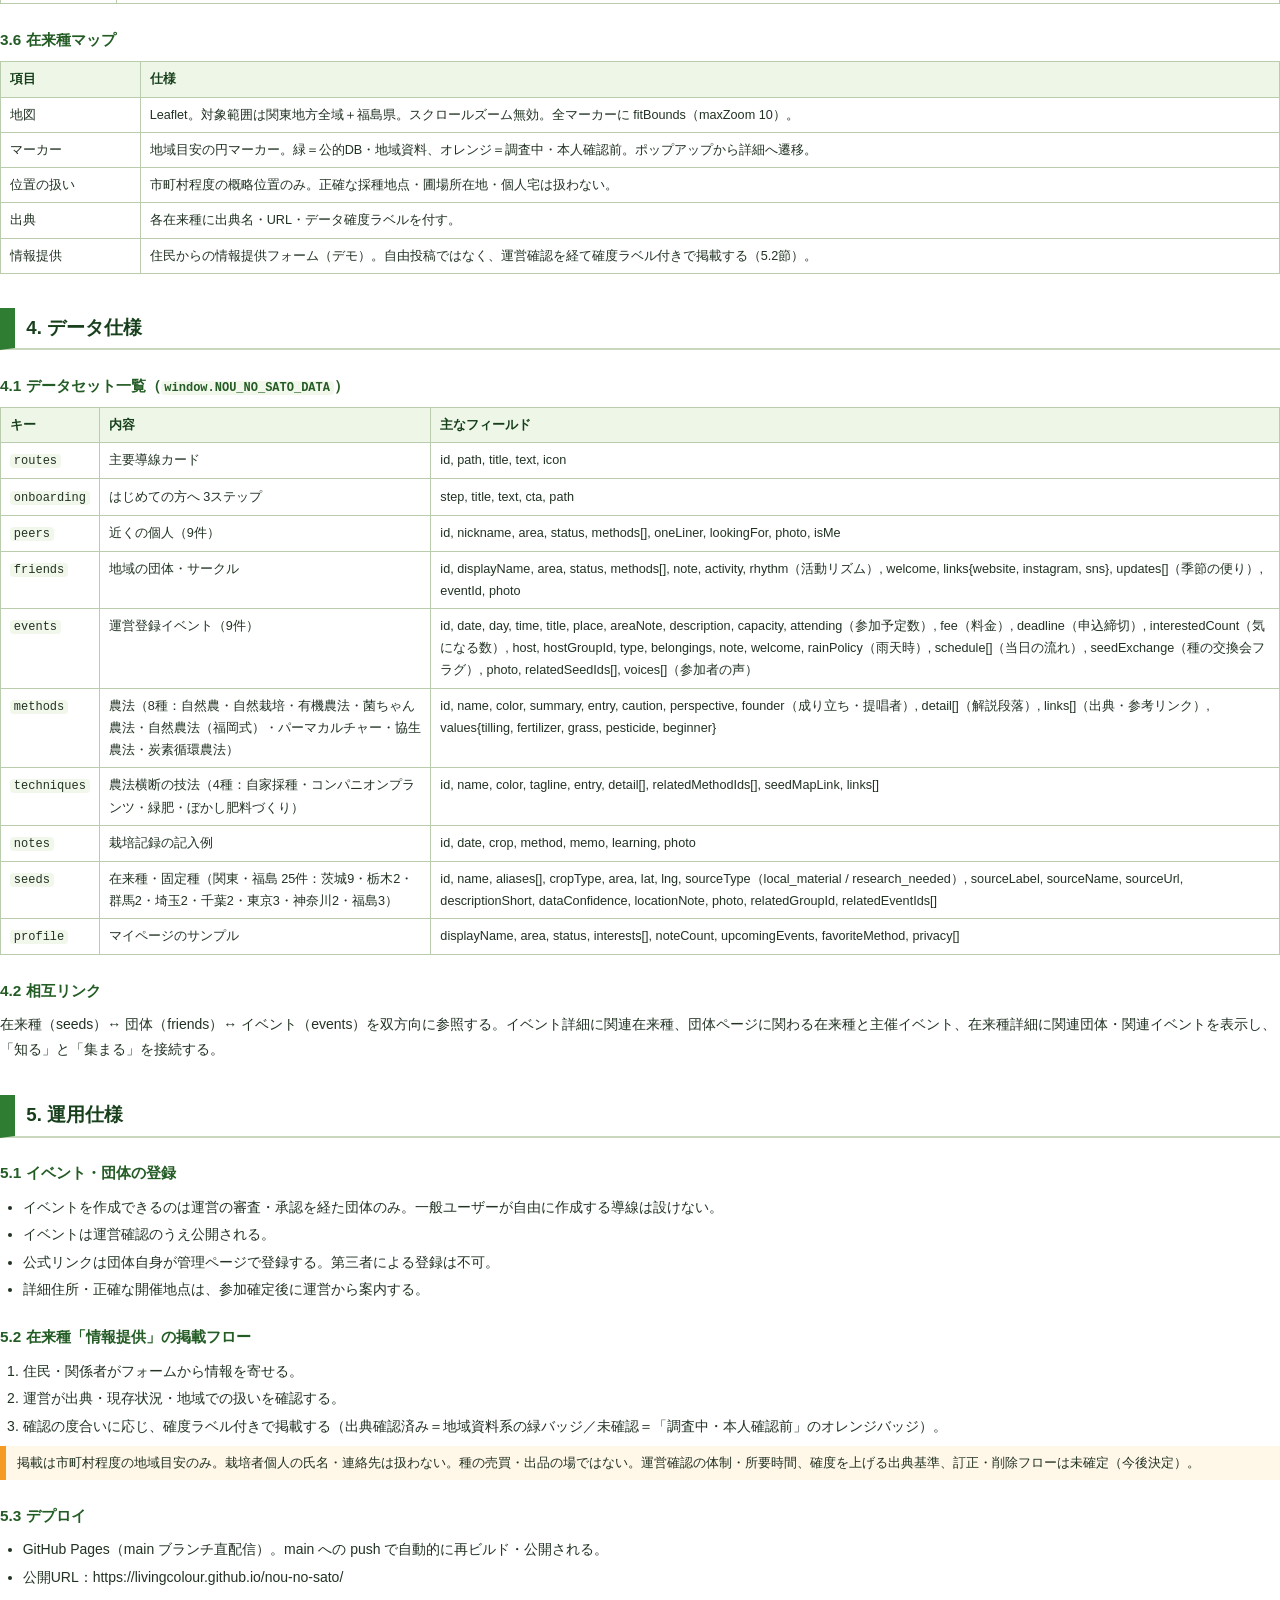
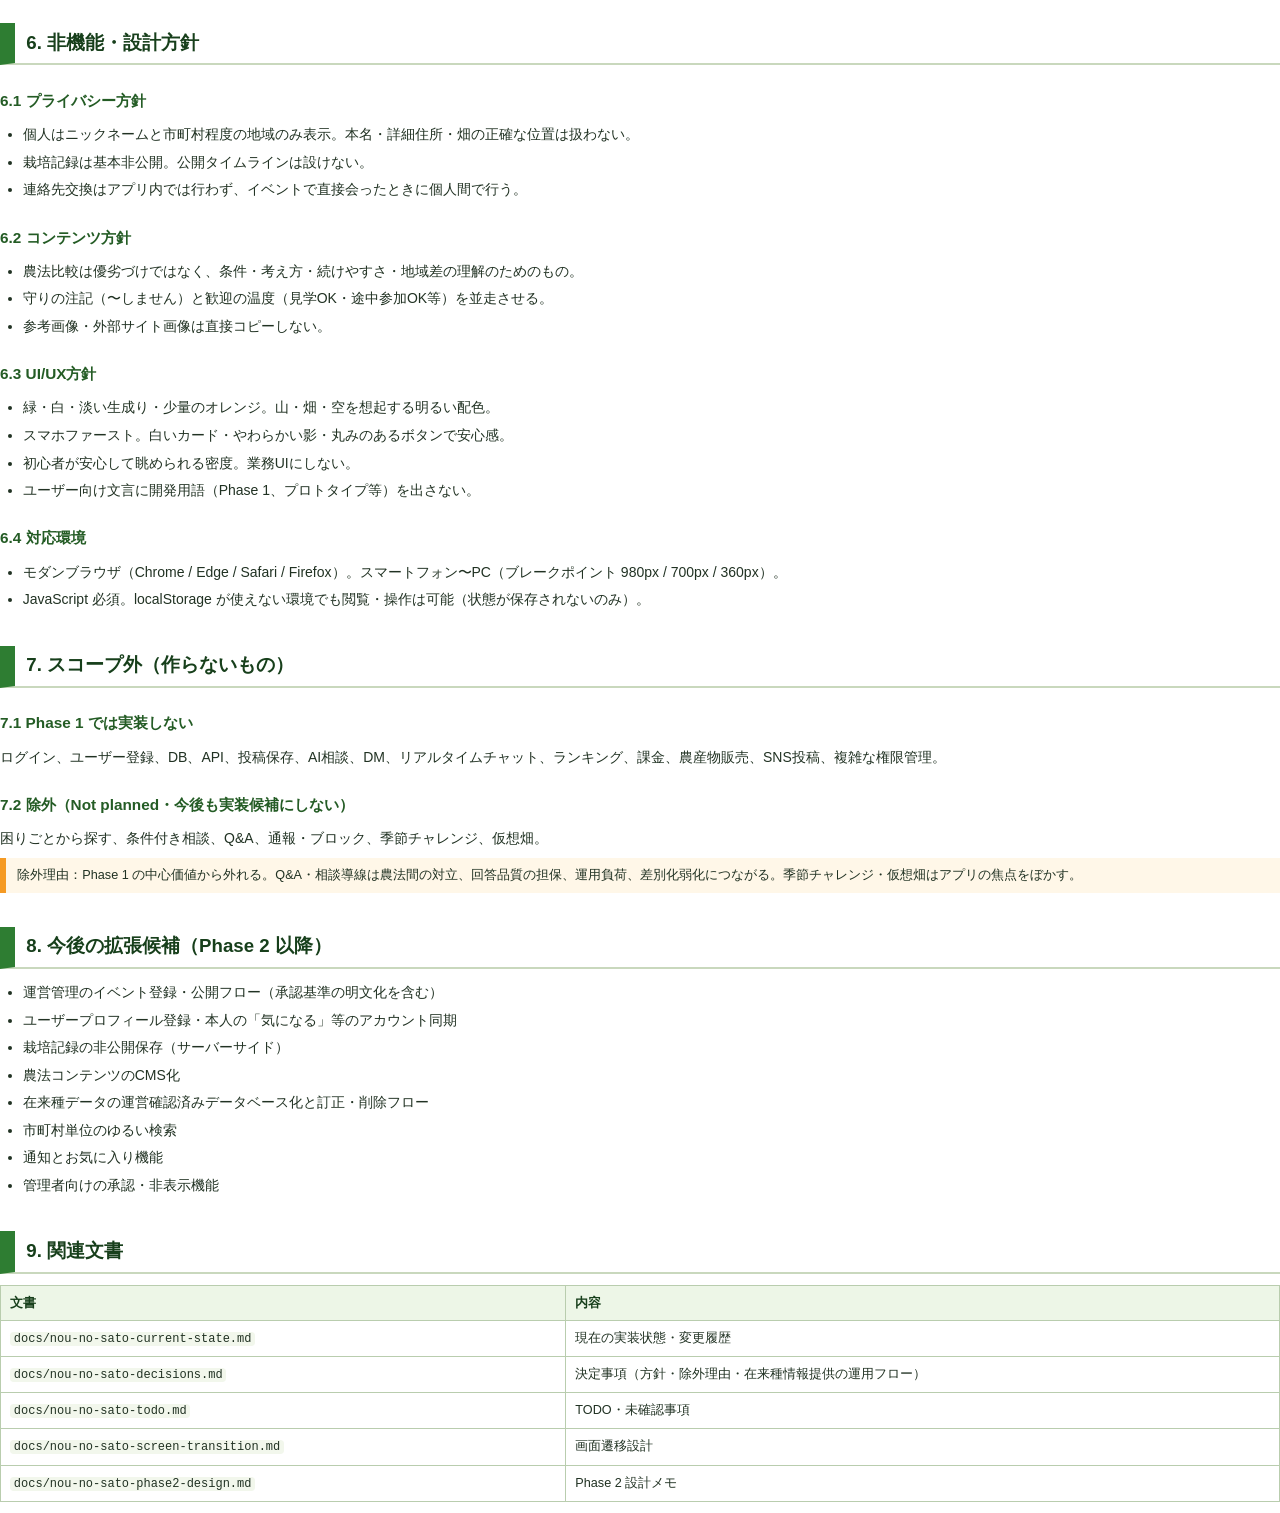
==== commit 7b9e1e14: "Polish weak spots across the app - Events list: add area filter row alongside type (matching members" ====
--- a/docs/nou-no-sato-basic-spec.html
+++ b/docs/nou-no-sato-basic-spec.html
@@ -121,7 +121,7 @@
   <table>
     <tr><th>文書名</th><td>農の里（仮称）基本仕様書</td></tr>
     <tr><th>名称の扱い</th><td>「農の里」は仮称。正式名称は検討中（改称時はUI・文書の名称を一括更新する）。</td></tr>
-    <tr><th>版数</th><td>1.5（仲間ページの作りこみ：地域フィルタ・共通の関心・イベント提案・団体の次のイベント表示を反映）</td></tr>
+    <tr><th>版数</th><td>1.6（全体の磨き込み：イベントの地域フィルタ・カード料金表示・記録/団体フォーム拡充・統計4項目を反映）</td></tr>
     <tr><th>作成日</th><td>2026年7月6日</td></tr>
     <tr><th>対象バージョン</th><td>main ブランチ（2026年7月6日 時点）</td></tr>
     <tr><th>リポジトリ</th><td>github.com/LIVINGCOLOUR/nou-no-sato</td></tr>
@@ -187,19 +187,19 @@
   <tr><td><code>#/home</code></td><td>ホーム</td><td>対象ユーザー明示のヒーロー（テーマ：自然に寄り添う農法に関心がある仲間と、地元でつながる。）、CTA2つ（イベント／在来種マップ）、方針の信頼帯、はじめての方へ（3ステップ）、ほかにできること（記録・マップ）。</td></tr>
   <tr><td><code>#/members</code></td><td>仲間を探す</td><td>匿名サマリー帯（個人数・団体数）、関心（農法）＋地域の2段フィルタ、近くの個人（peers。自分と重なる農法の「あなたと同じ関心」ハイライト、その人の地域で近く開かれる「一緒に行けそうなイベント」提案つき）、地域の団体・サークル（friends。開催予定の直近イベントをステータスバッジ付きで表示）。</td></tr>
   <tr><td><code>#/groups/:id</code></td><td>団体詳細</td><td>活動リズム、歓迎メッセージ、「活動を受け取る」、季節の便り（読み取り専用）、団体のイベント、関わる在来種。</td></tr>
-  <tr><td><code>#/events</code></td><td>イベント一覧</td><td>種別フィルタ、月別グルーピング（「7月（3件）」等の見出し）、イベントカード（開催ステータス・人気マーク・気になるトグル付き）。開催済みは「開催済みのイベント」セクションに分離し、薄い表示＋「当日の様子・声を見る」リンクにする。</td></tr>
+  <tr><td><code>#/events</code></td><td>イベント一覧</td><td>種別＋地域の2段フィルタ、月別グルーピング（「7月（3件）」等の見出し）、イベントカード（開催ステータス・人気マーク・料金表示・気になるトグル付き）。開催済みは「開催済みのイベント」セクションに分離し、薄い表示＋「当日の様子・声を見る」リンクにする。</td></tr>
   <tr><td><code>#/events/:id</code></td><td>イベント詳細</td><td>説明文を最上部に表示。開催ステータスバッジ、開催情報（日時・地域＋詳細案内の補足・定員と参加予定・料金・申込締切・主催・持ち物・雨天時）、当日の流れ（タイムライン）、気になるトグルと「◯人が気になる」、参加予定トグル、開催団体を見る（右下）、参加した人の声、関連在来種。開催済みの場合は申込系ボタンの代わりに終了案内（主催団体ページへの誘導）を表示。</td></tr>
-  <tr><td><code>#/learn</code></td><td>農法を学ぶ</td><td>先頭に在来種マップへの導線、農法カード8種、全農法の比較表（ひとこと/考え方/入口/注意点/比較軸。横スクロール・先頭列固定）、技法カード4種。</td></tr>
+  <tr><td><code>#/learn</code></td><td>学ぶ</td><td>先頭に在来種マップへの導線、農法カード8種、全農法の比較表（ひとこと/考え方/入口/注意点/比較軸。横スクロール・先頭列固定）、技法カード4種。</td></tr>
   <tr><td><code>#/learn/:id</code></td><td>農法詳細</td><td>考え方・入口・注意点、成り立ち・提唱者、くわしい解説、比較軸（耕す/肥料/草/農薬）、出典・参考リンク（Web公開情報を当サイトが要約した旨を明記）。優劣づけしない前提の文言。</td></tr>
   <tr><td><code>#/techniques/:id</code></td><td>技法詳細</td><td>農法を横断する技法（自家採種・コンパニオンプランツ・緑肥・ぼかし肥料づくり）。ひとこと・入口・解説・つながる農法・出典。自家採種は在来種マップ／情報提供へ相互リンク。</td></tr>
   <tr><td><code>#/notes</code></td><td>栽培記録一覧</td><td>非公開方針の信頼リスト、記入例カード（記入例であることを明示）。</td></tr>
-  <tr><td><code>#/notes/new</code></td><td>栽培記録作成</td><td>作物・日付・ひとこと・写真（見た目のみ）の静的フォーム。保存なし。</td></tr>
+  <tr><td><code>#/notes/new</code></td><td>栽培記録作成</td><td>作物・日付・農法（選択）・ひとこと・うまくいったこと／学び・写真（見た目のみ）の静的フォーム。保存なし。</td></tr>
   <tr><td><code>#/native-map</code></td><td>在来種マップ</td><td>Leaflet 地図（関東・福島、地域目安の円マーカー、出典確度で色分け）、在来種カード、情報提供CTA。</td></tr>
   <tr><td><code>#/native-map/contribute</code></td><td>在来種 情報提供</td><td>運営確認つき（moderated submission）の静的フォームと掲載フローの説明。</td></tr>
   <tr><td><code>#/native-varieties/:id</code></td><td>在来種詳細</td><td>地域・分類・別名・データ確度、背景、出典リンク、情報提供導線、関連する団体・イベント。</td></tr>
-  <tr><td><code>#/mypage</code></td><td>マイページ</td><td>サンプル表示であることを明示。プロフィール、統計（参加予定／気になる／受け取り中）、参加予定イベント（日付順）、気になっているイベント、イベントに誘っている人、公開範囲の説明。</td></tr>
+  <tr><td><code>#/mypage</code></td><td>マイページ</td><td>サンプル表示であることを明示。プロフィール、統計（参加予定／気になる／受け取り中／誘っている人）、参加予定イベント（日付順）、気になっているイベント、イベントに誘っている人、公開範囲の説明。</td></tr>
   <tr><td><code>#/manage</code></td><td>団体メニュー</td><td>団体向け管理の入口（デモ）。</td></tr>
-  <tr><td><code>#/manage/group</code></td><td>団体プロフィール編集</td><td>団体情報・活動リズム・公式リンク等の静的フォーム。</td></tr>
+  <tr><td><code>#/manage/group</code></td><td>団体プロフィール編集</td><td>団体情報・活動リズム・歓迎メッセージ・季節の便り（一方向・返信なしの旨を明記）・公式リンク等の静的フォーム。</td></tr>
   <tr><td><code>#/manage/event</code></td><td>イベント登録</td><td>イベント情報の静的フォーム（種別・日時・地域・定員・料金・申込締切・雨天時の扱い・当日の流れ・持ち物ほか）。承認済み団体のみ登録可能である旨を明示。</td></tr>
 </table>
 
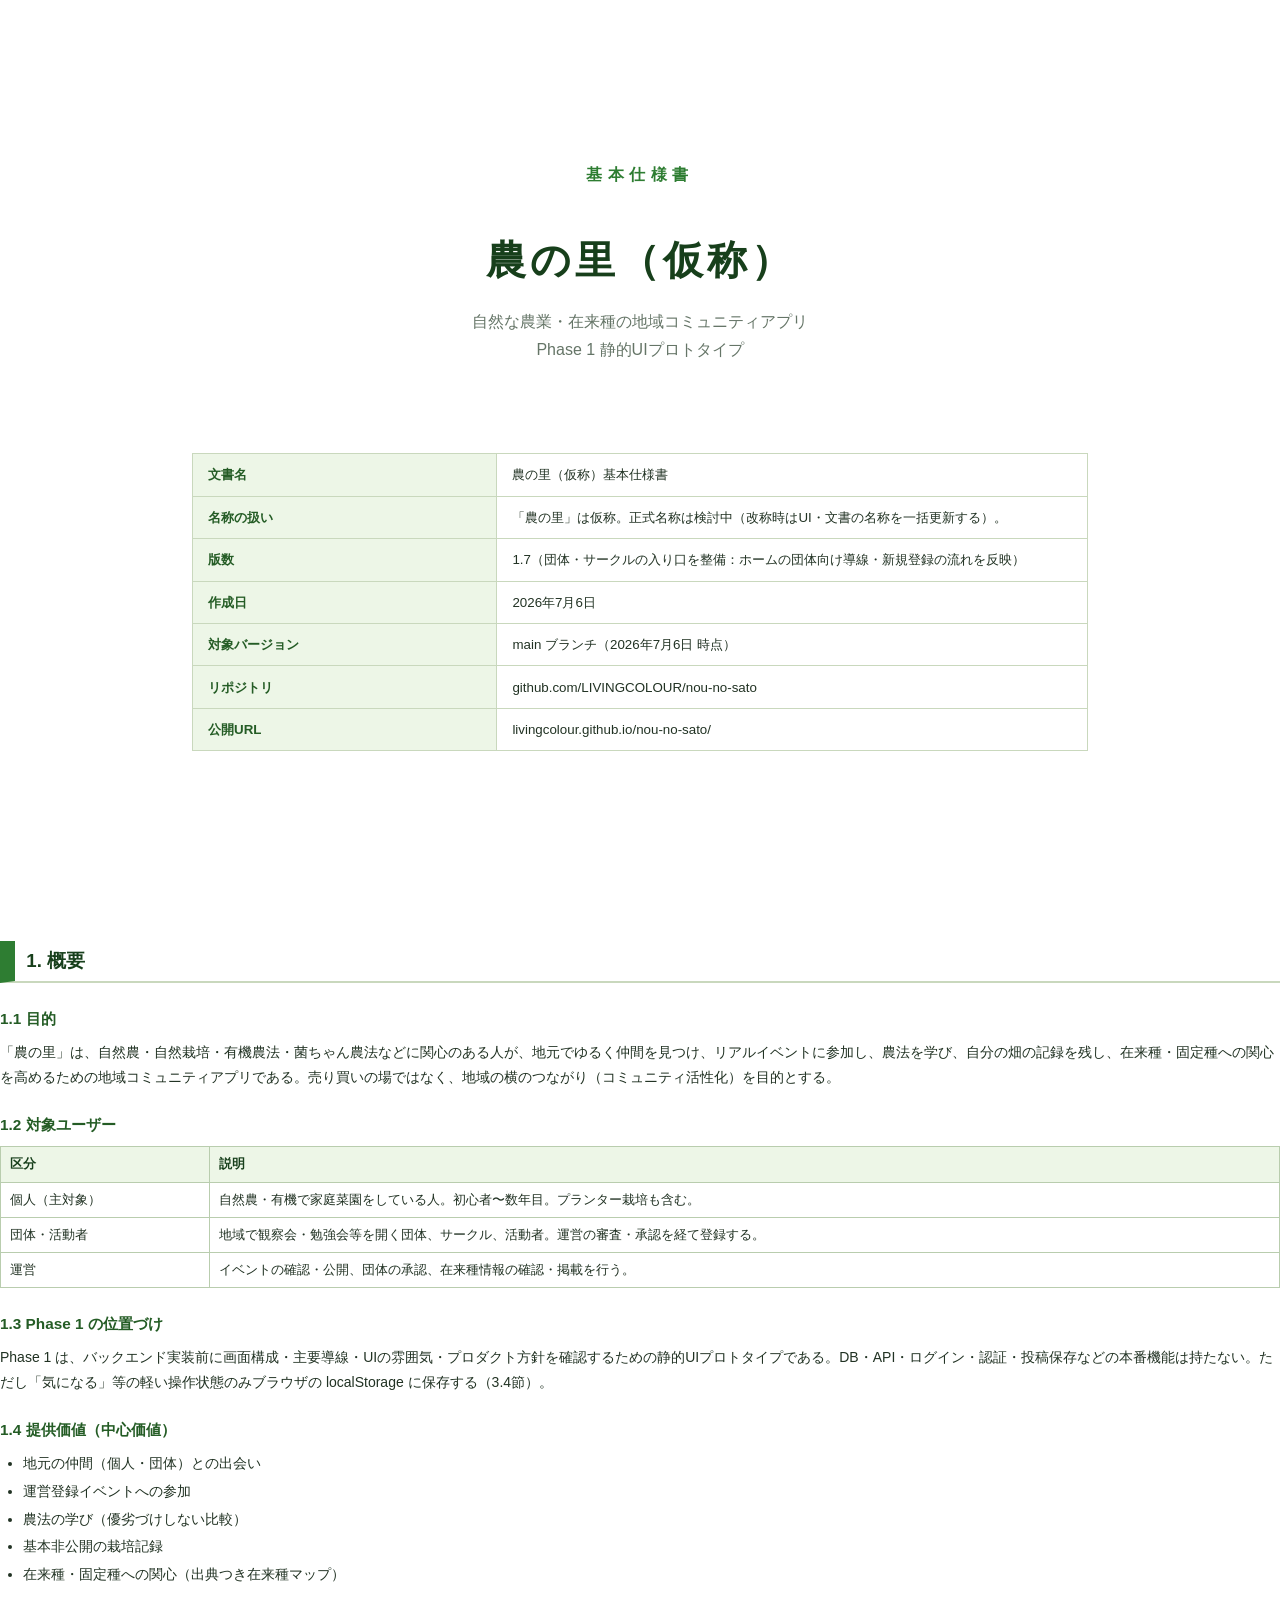
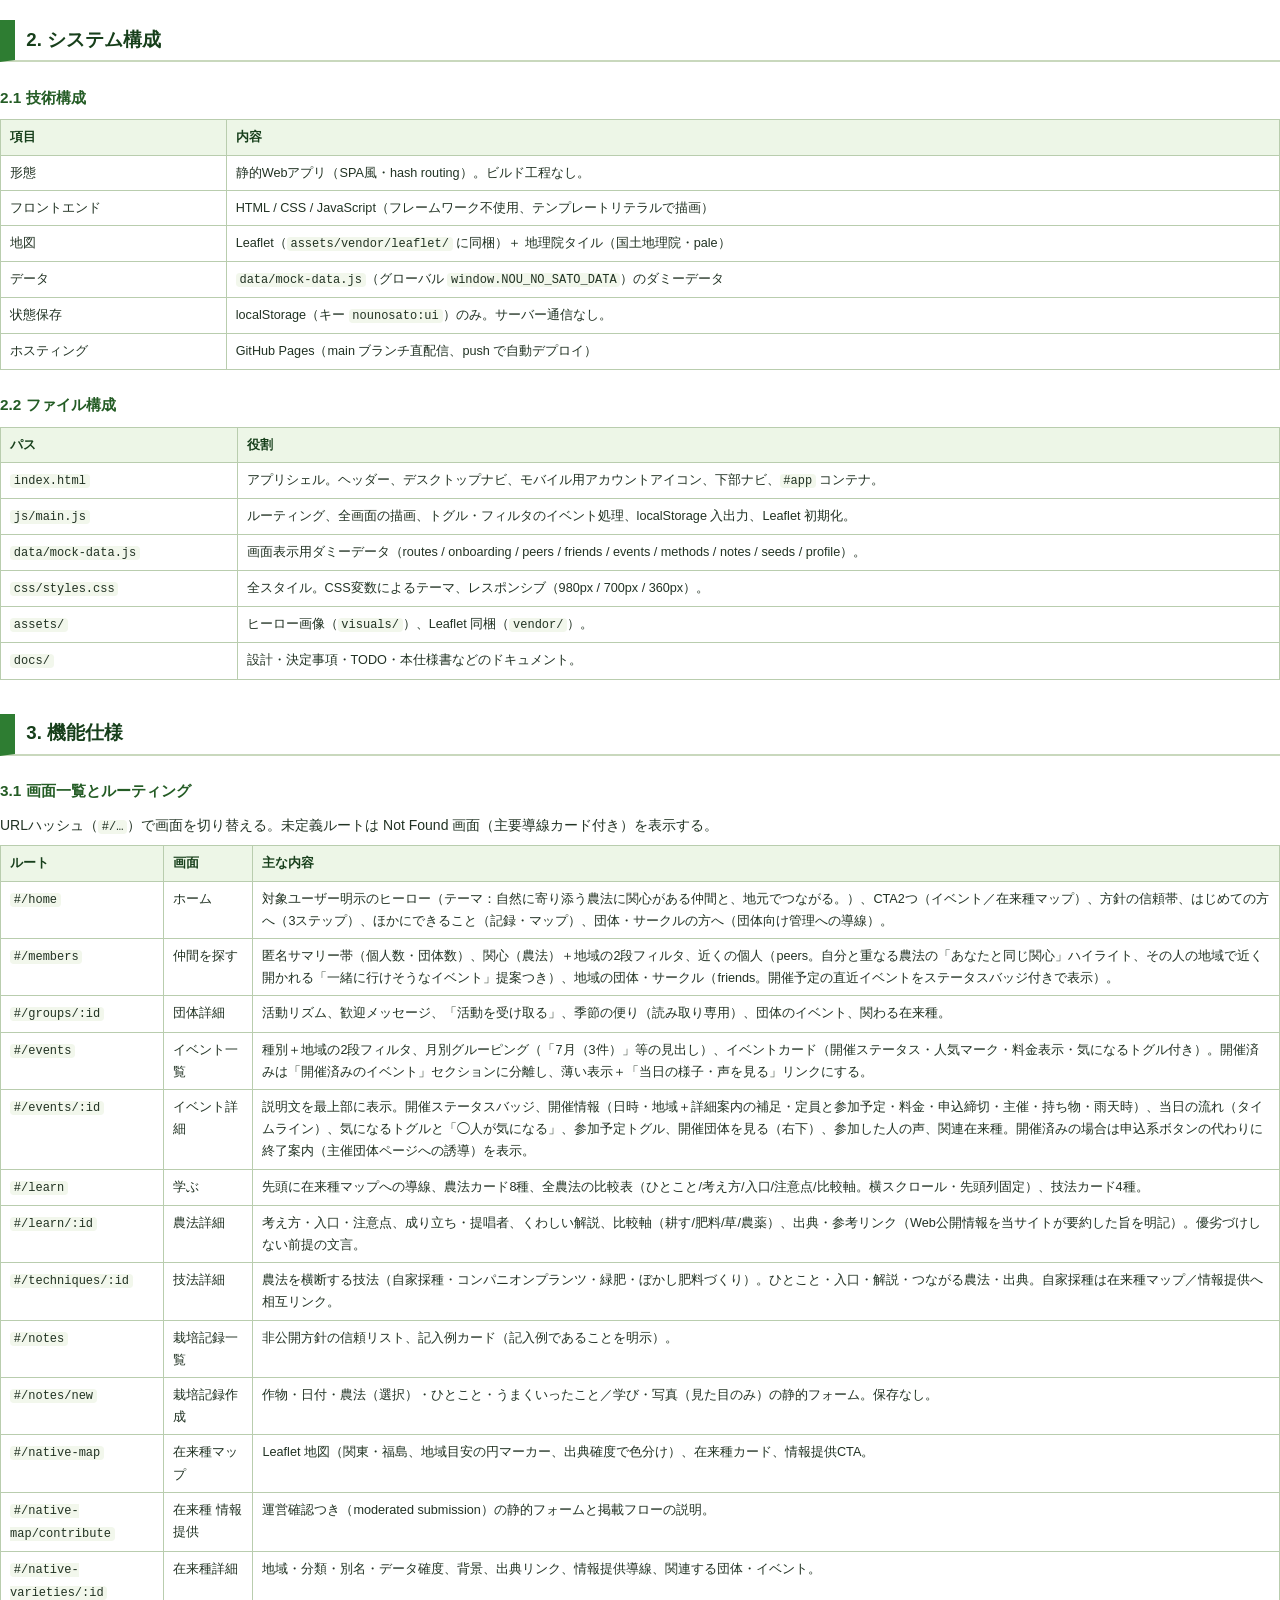
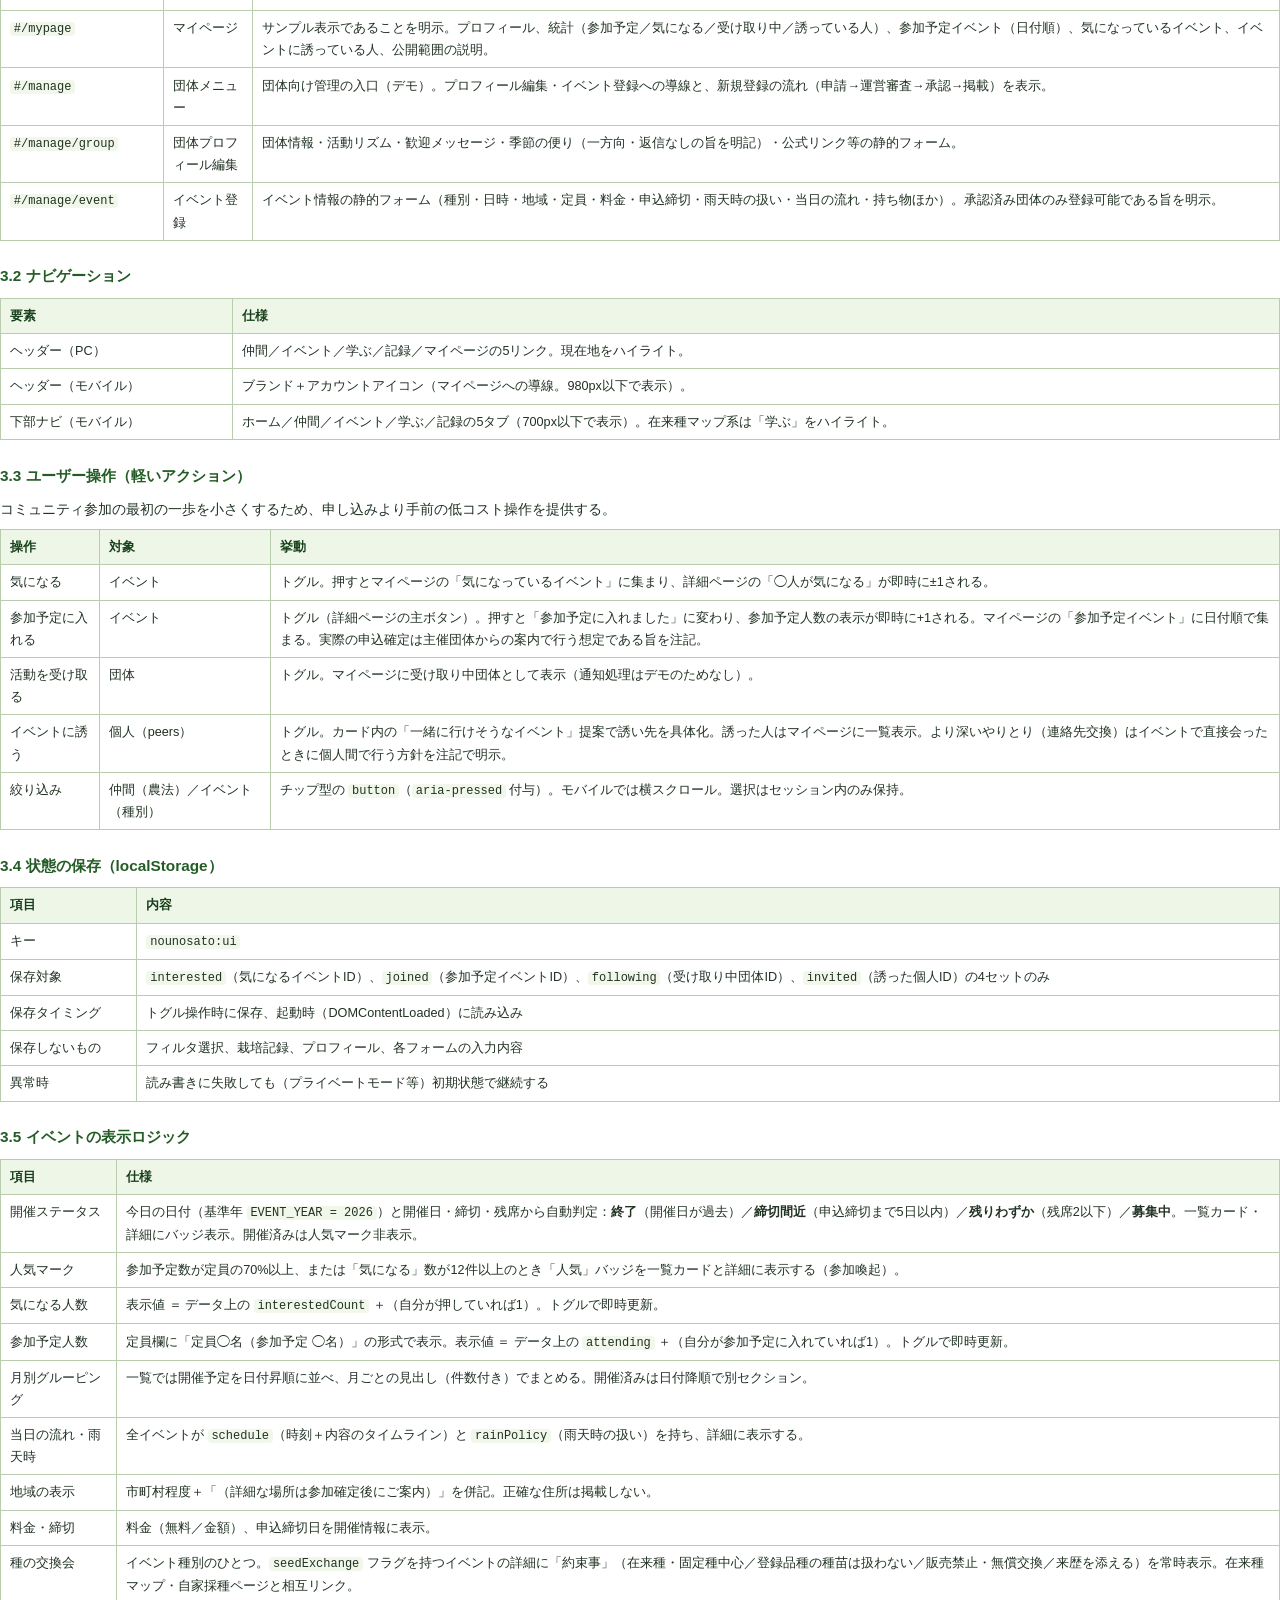
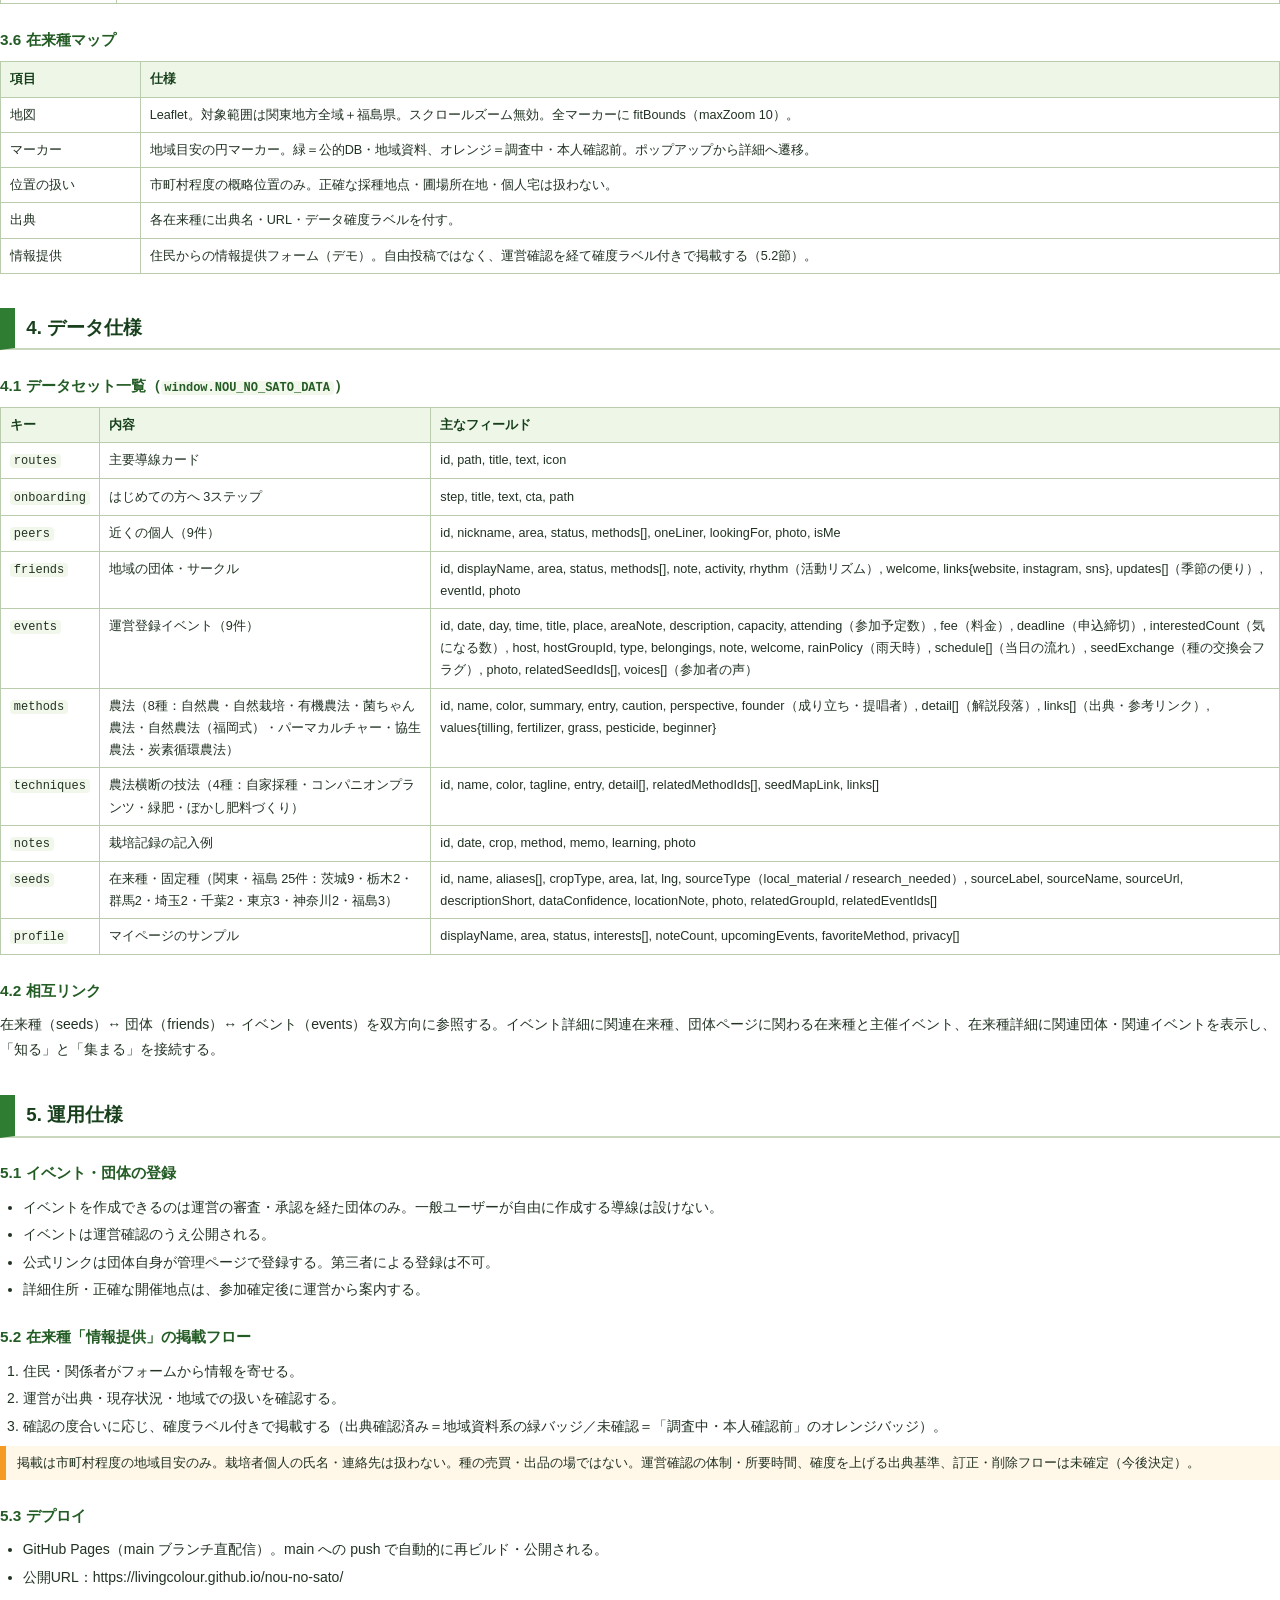
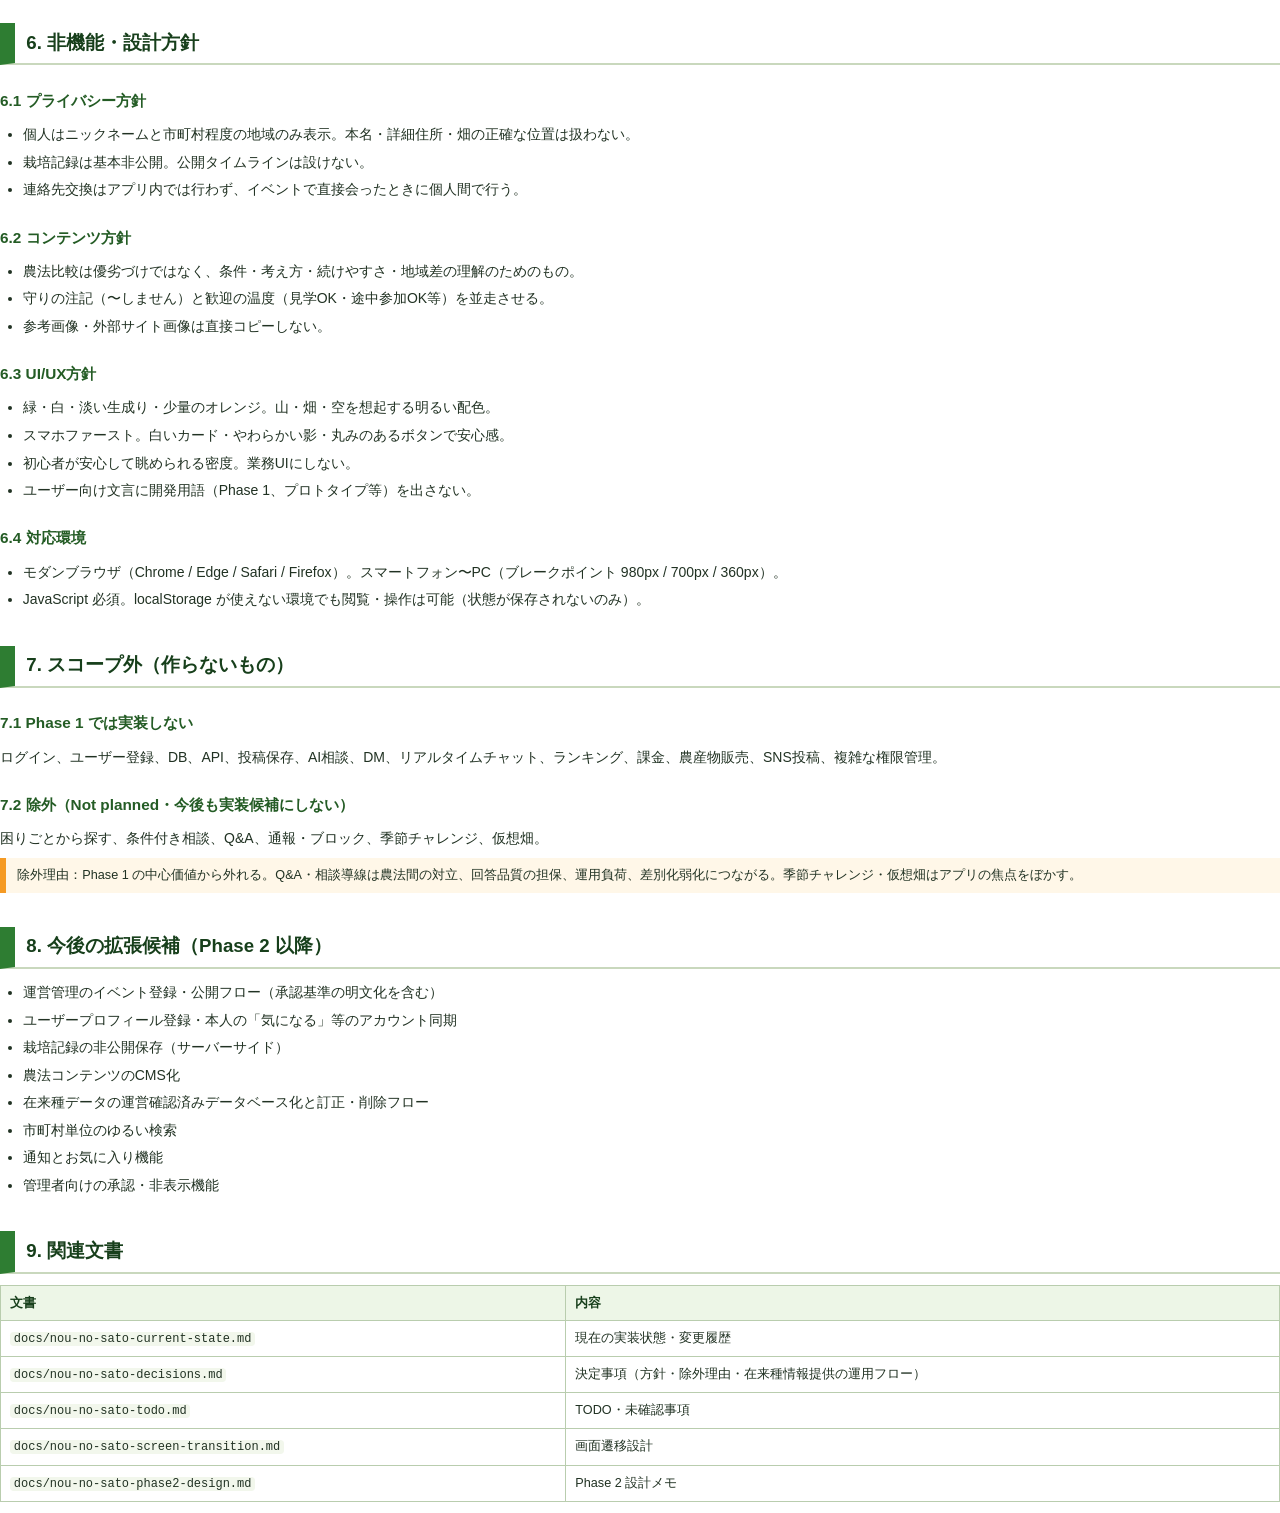
==== commit 4f013fa8: "Make the group/circle entry point discoverable - Add 団体・サークルの方へ section on home linking to 団体向け管理,  " ====
--- a/docs/nou-no-sato-basic-spec.html
+++ b/docs/nou-no-sato-basic-spec.html
@@ -121,7 +121,7 @@
   <table>
     <tr><th>文書名</th><td>農の里（仮称）基本仕様書</td></tr>
     <tr><th>名称の扱い</th><td>「農の里」は仮称。正式名称は検討中（改称時はUI・文書の名称を一括更新する）。</td></tr>
-    <tr><th>版数</th><td>1.6（全体の磨き込み：イベントの地域フィルタ・カード料金表示・記録/団体フォーム拡充・統計4項目を反映）</td></tr>
+    <tr><th>版数</th><td>1.7（団体・サークルの入り口を整備：ホームの団体向け導線・新規登録の流れを反映）</td></tr>
     <tr><th>作成日</th><td>2026年7月6日</td></tr>
     <tr><th>対象バージョン</th><td>main ブランチ（2026年7月6日 時点）</td></tr>
     <tr><th>リポジトリ</th><td>github.com/LIVINGCOLOUR/nou-no-sato</td></tr>
@@ -184,7 +184,7 @@
 <p>URLハッシュ（<code>#/…</code>）で画面を切り替える。未定義ルートは Not Found 画面（主要導線カード付き）を表示する。</p>
 <table class="spec">
   <tr><th>ルート</th><th>画面</th><th>主な内容</th></tr>
-  <tr><td><code>#/home</code></td><td>ホーム</td><td>対象ユーザー明示のヒーロー（テーマ：自然に寄り添う農法に関心がある仲間と、地元でつながる。）、CTA2つ（イベント／在来種マップ）、方針の信頼帯、はじめての方へ（3ステップ）、ほかにできること（記録・マップ）。</td></tr>
+  <tr><td><code>#/home</code></td><td>ホーム</td><td>対象ユーザー明示のヒーロー（テーマ：自然に寄り添う農法に関心がある仲間と、地元でつながる。）、CTA2つ（イベント／在来種マップ）、方針の信頼帯、はじめての方へ（3ステップ）、ほかにできること（記録・マップ）、団体・サークルの方へ（団体向け管理への導線）。</td></tr>
   <tr><td><code>#/members</code></td><td>仲間を探す</td><td>匿名サマリー帯（個人数・団体数）、関心（農法）＋地域の2段フィルタ、近くの個人（peers。自分と重なる農法の「あなたと同じ関心」ハイライト、その人の地域で近く開かれる「一緒に行けそうなイベント」提案つき）、地域の団体・サークル（friends。開催予定の直近イベントをステータスバッジ付きで表示）。</td></tr>
   <tr><td><code>#/groups/:id</code></td><td>団体詳細</td><td>活動リズム、歓迎メッセージ、「活動を受け取る」、季節の便り（読み取り専用）、団体のイベント、関わる在来種。</td></tr>
   <tr><td><code>#/events</code></td><td>イベント一覧</td><td>種別＋地域の2段フィルタ、月別グルーピング（「7月（3件）」等の見出し）、イベントカード（開催ステータス・人気マーク・料金表示・気になるトグル付き）。開催済みは「開催済みのイベント」セクションに分離し、薄い表示＋「当日の様子・声を見る」リンクにする。</td></tr>
@@ -198,7 +198,7 @@
   <tr><td><code>#/native-map/contribute</code></td><td>在来種 情報提供</td><td>運営確認つき（moderated submission）の静的フォームと掲載フローの説明。</td></tr>
   <tr><td><code>#/native-varieties/:id</code></td><td>在来種詳細</td><td>地域・分類・別名・データ確度、背景、出典リンク、情報提供導線、関連する団体・イベント。</td></tr>
   <tr><td><code>#/mypage</code></td><td>マイページ</td><td>サンプル表示であることを明示。プロフィール、統計（参加予定／気になる／受け取り中／誘っている人）、参加予定イベント（日付順）、気になっているイベント、イベントに誘っている人、公開範囲の説明。</td></tr>
-  <tr><td><code>#/manage</code></td><td>団体メニュー</td><td>団体向け管理の入口（デモ）。</td></tr>
+  <tr><td><code>#/manage</code></td><td>団体メニュー</td><td>団体向け管理の入口（デモ）。プロフィール編集・イベント登録への導線と、新規登録の流れ（申請→運営審査→承認→掲載）を表示。</td></tr>
   <tr><td><code>#/manage/group</code></td><td>団体プロフィール編集</td><td>団体情報・活動リズム・歓迎メッセージ・季節の便り（一方向・返信なしの旨を明記）・公式リンク等の静的フォーム。</td></tr>
   <tr><td><code>#/manage/event</code></td><td>イベント登録</td><td>イベント情報の静的フォーム（種別・日時・地域・定員・料金・申込締切・雨天時の扱い・当日の流れ・持ち物ほか）。承認済み団体のみ登録可能である旨を明示。</td></tr>
 </table>
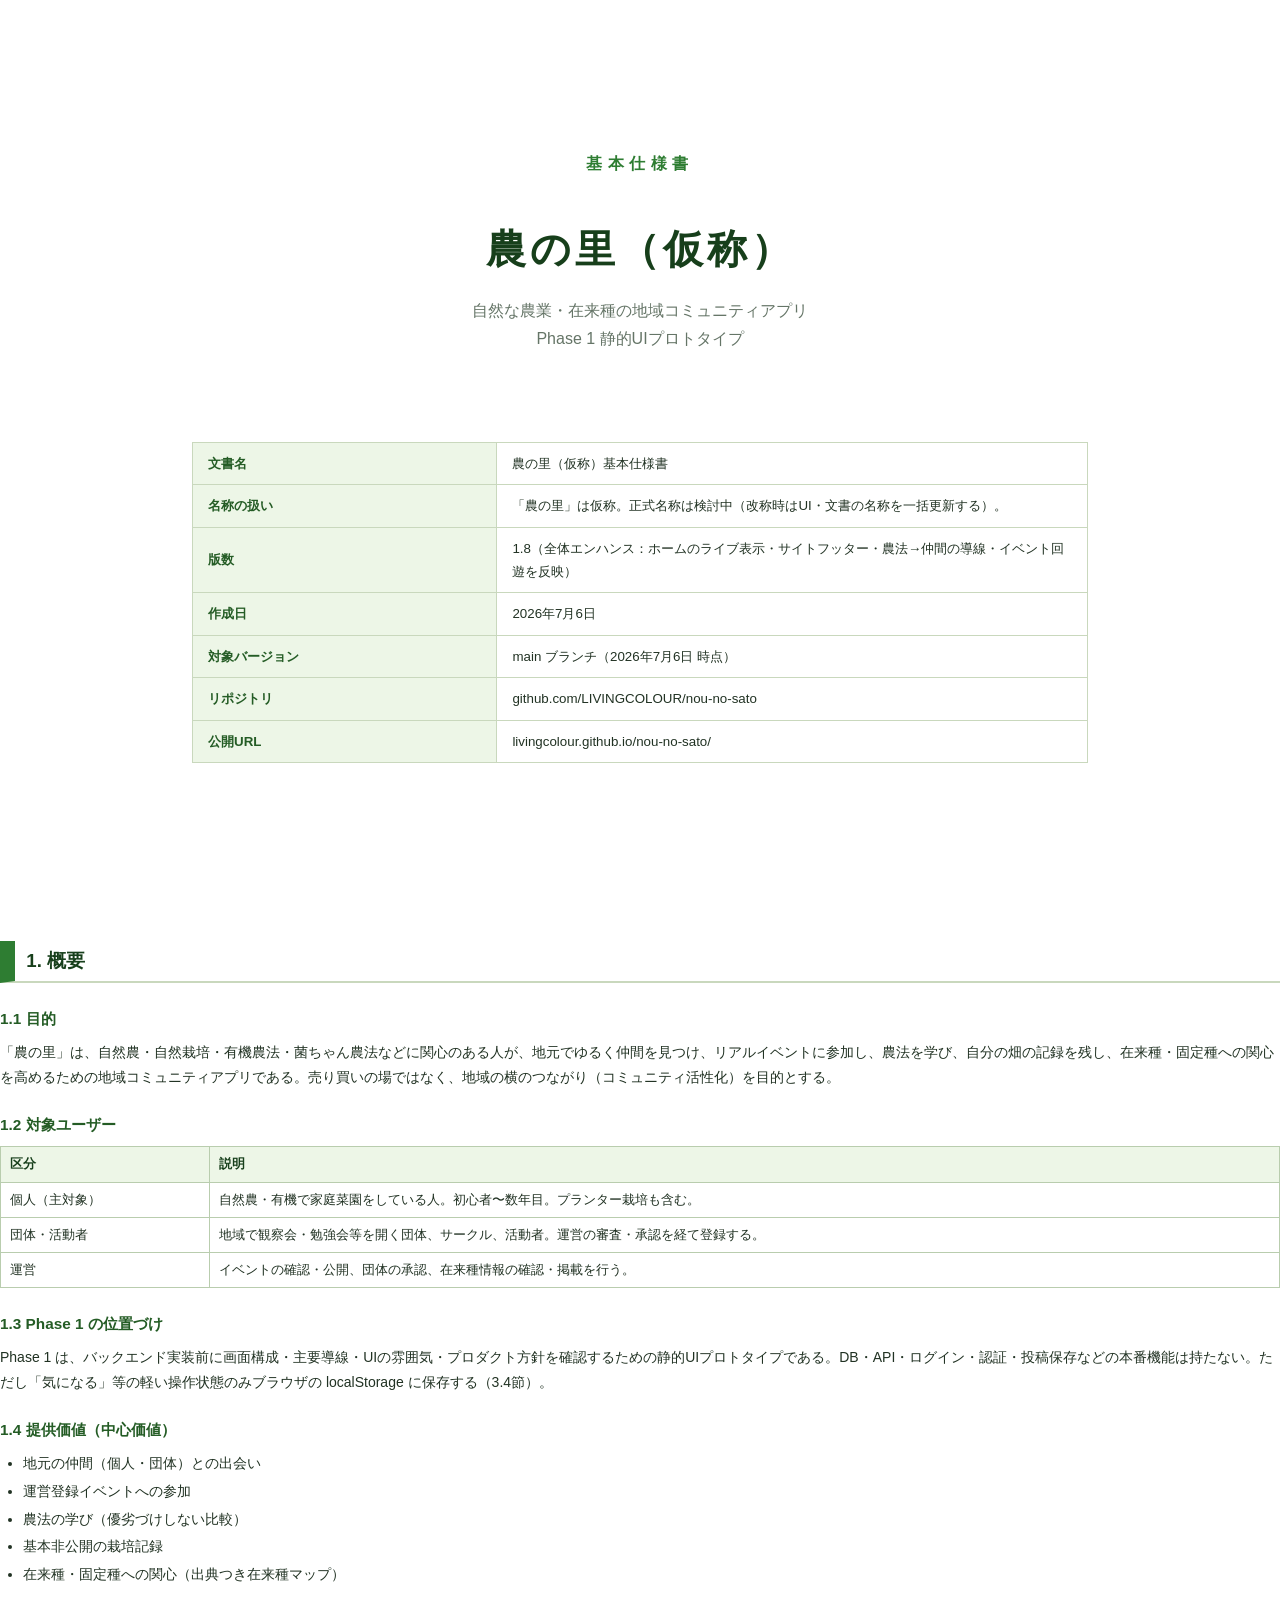
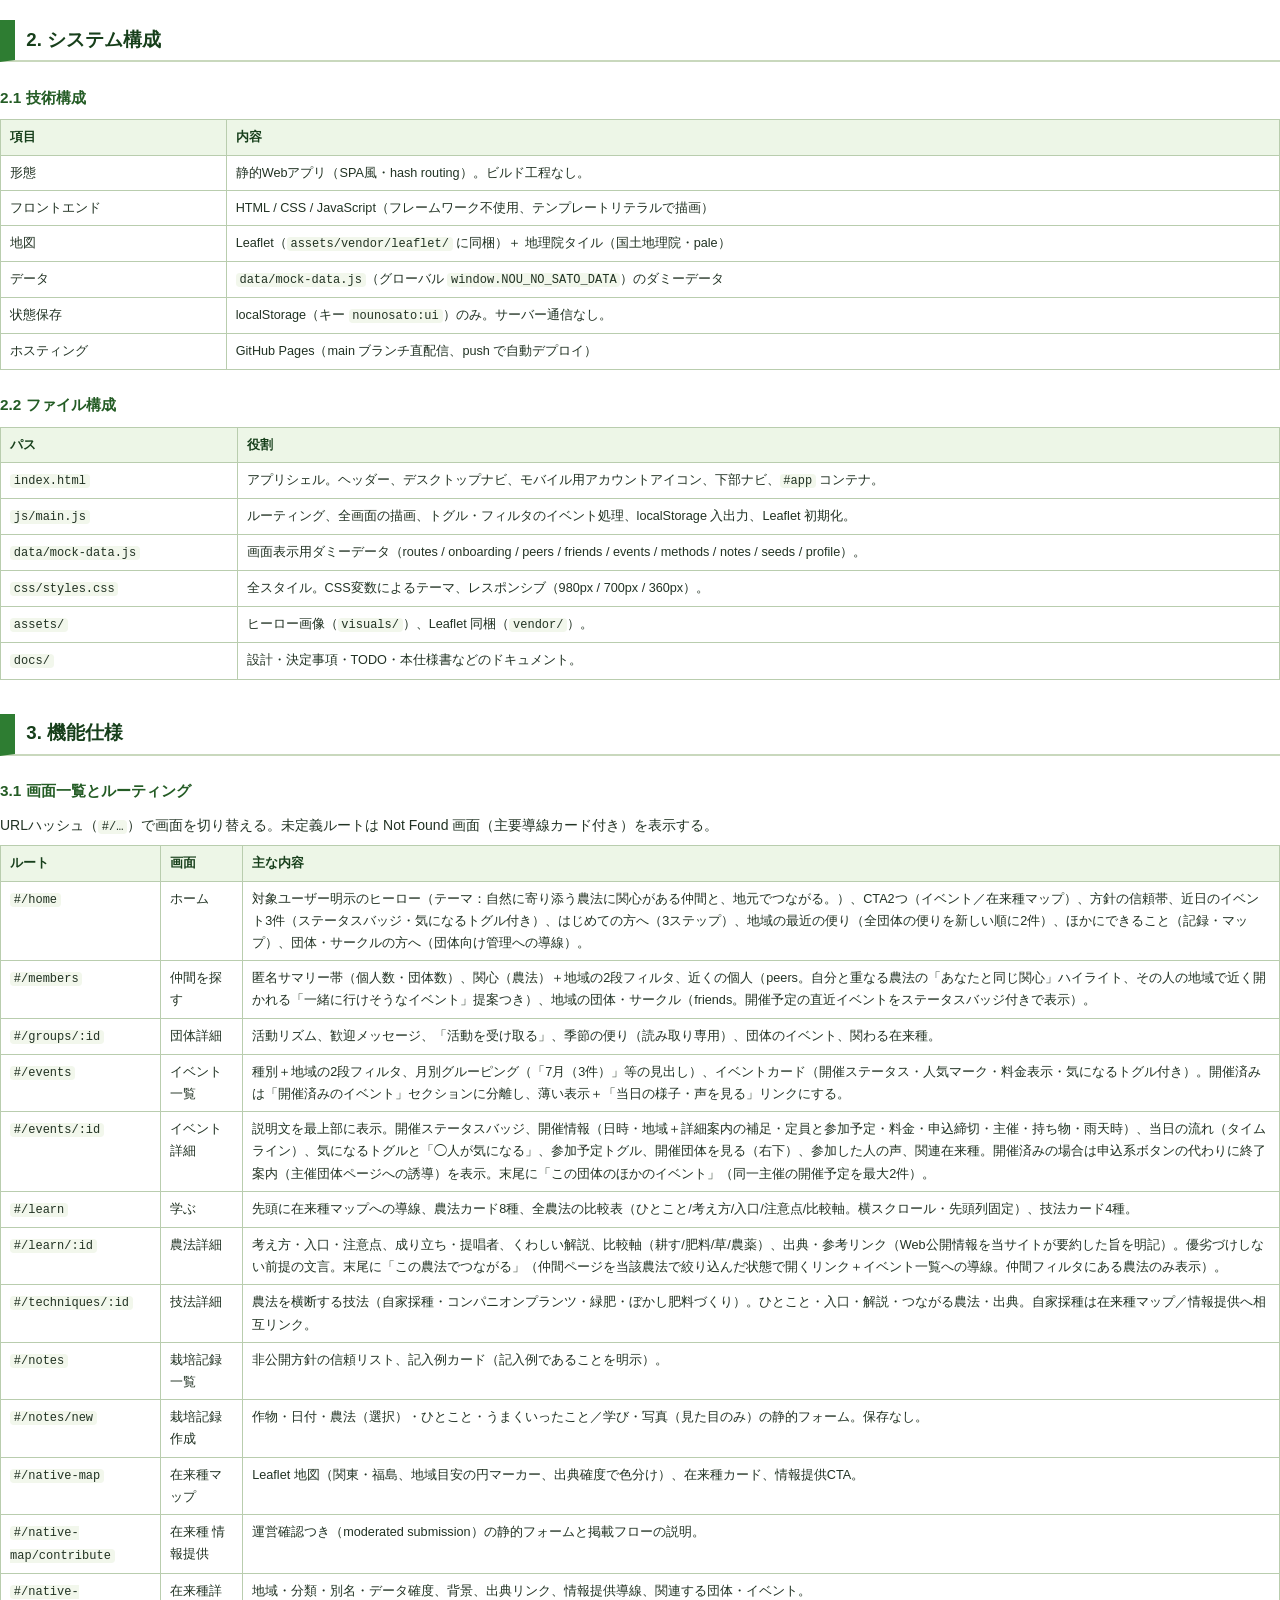
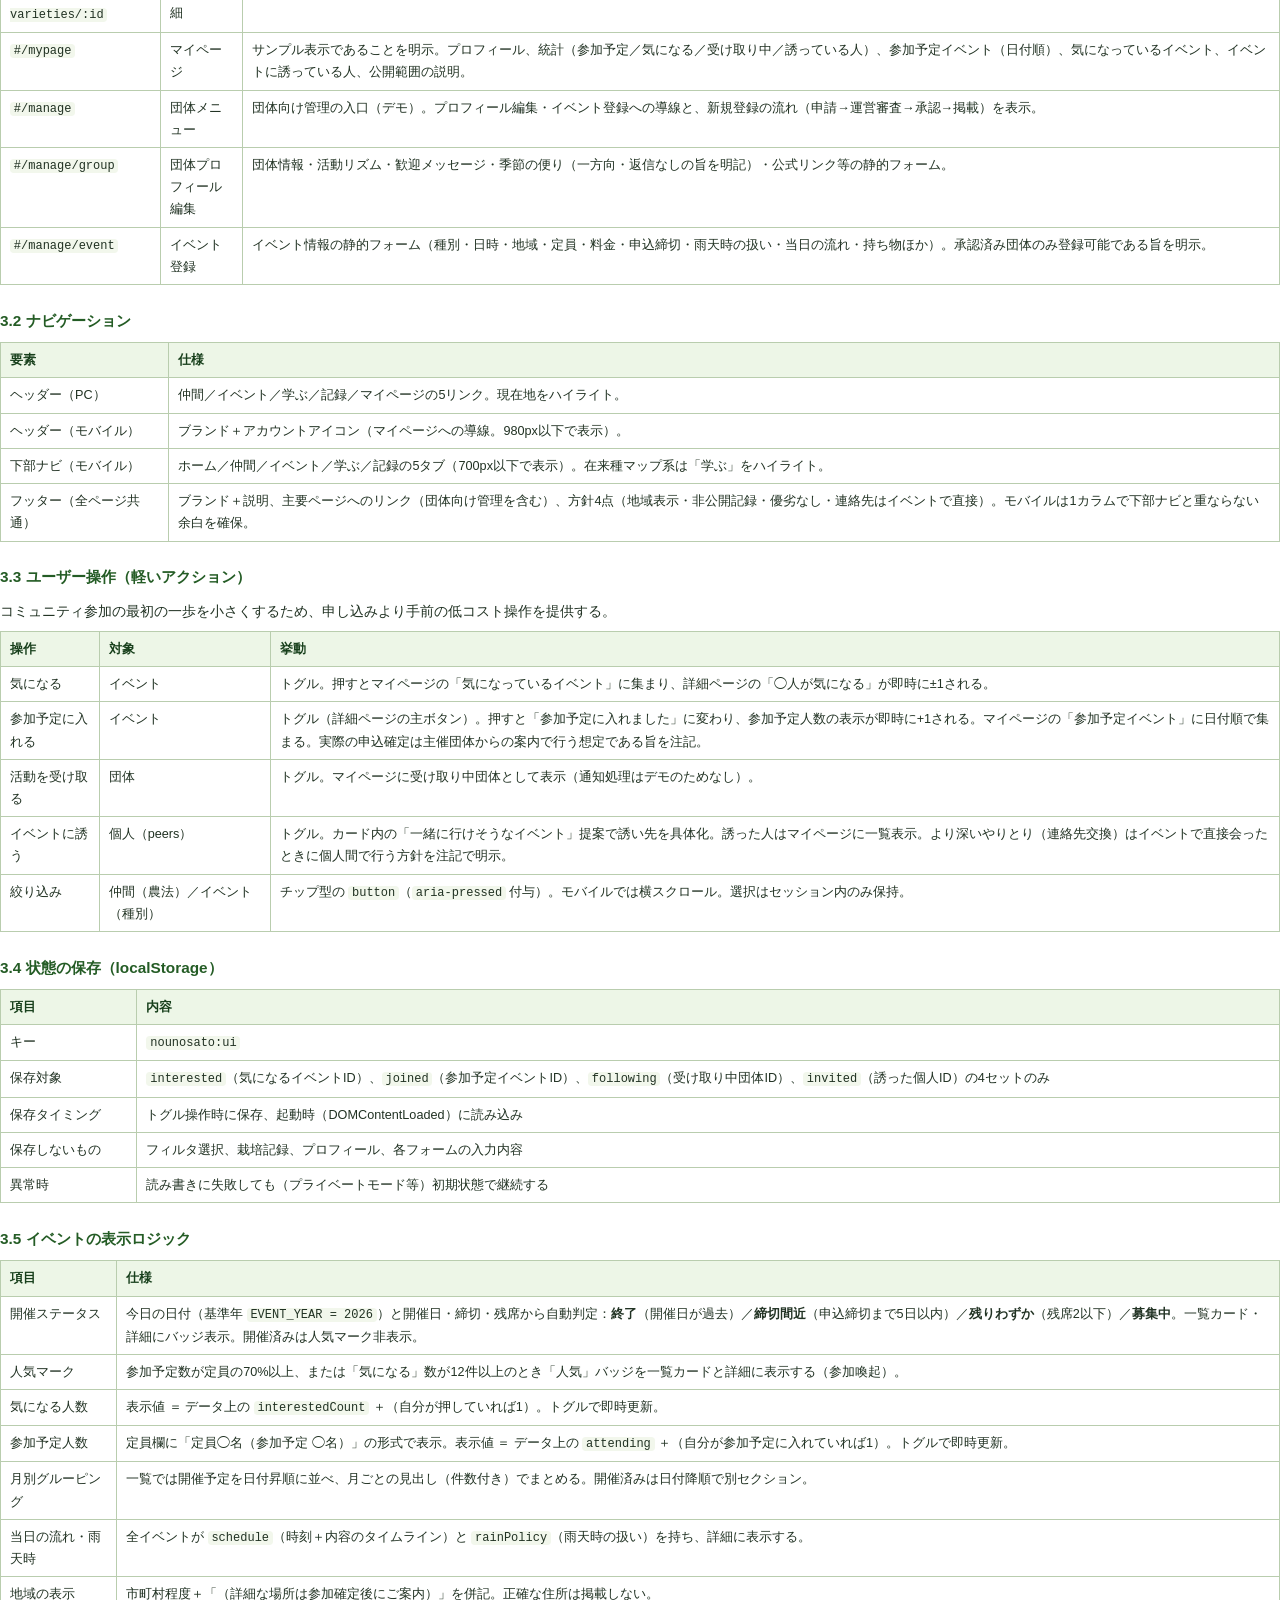
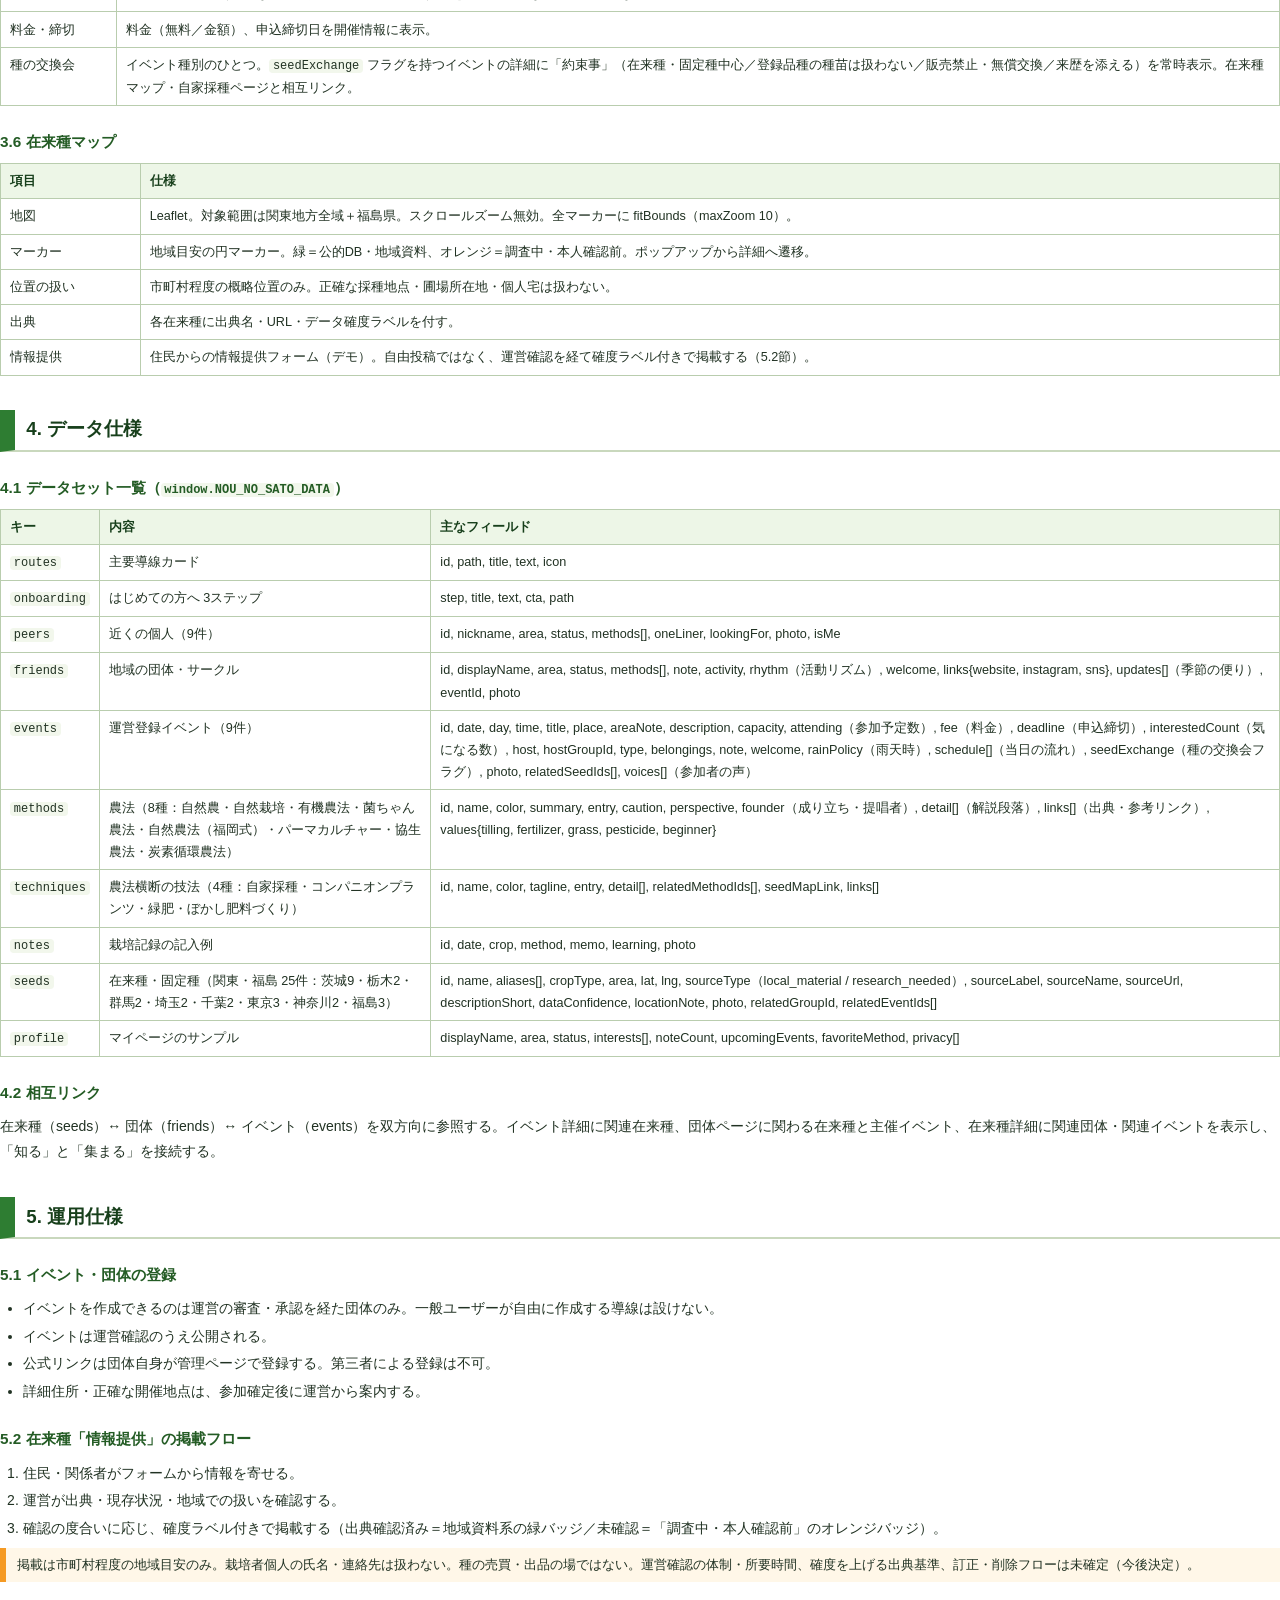
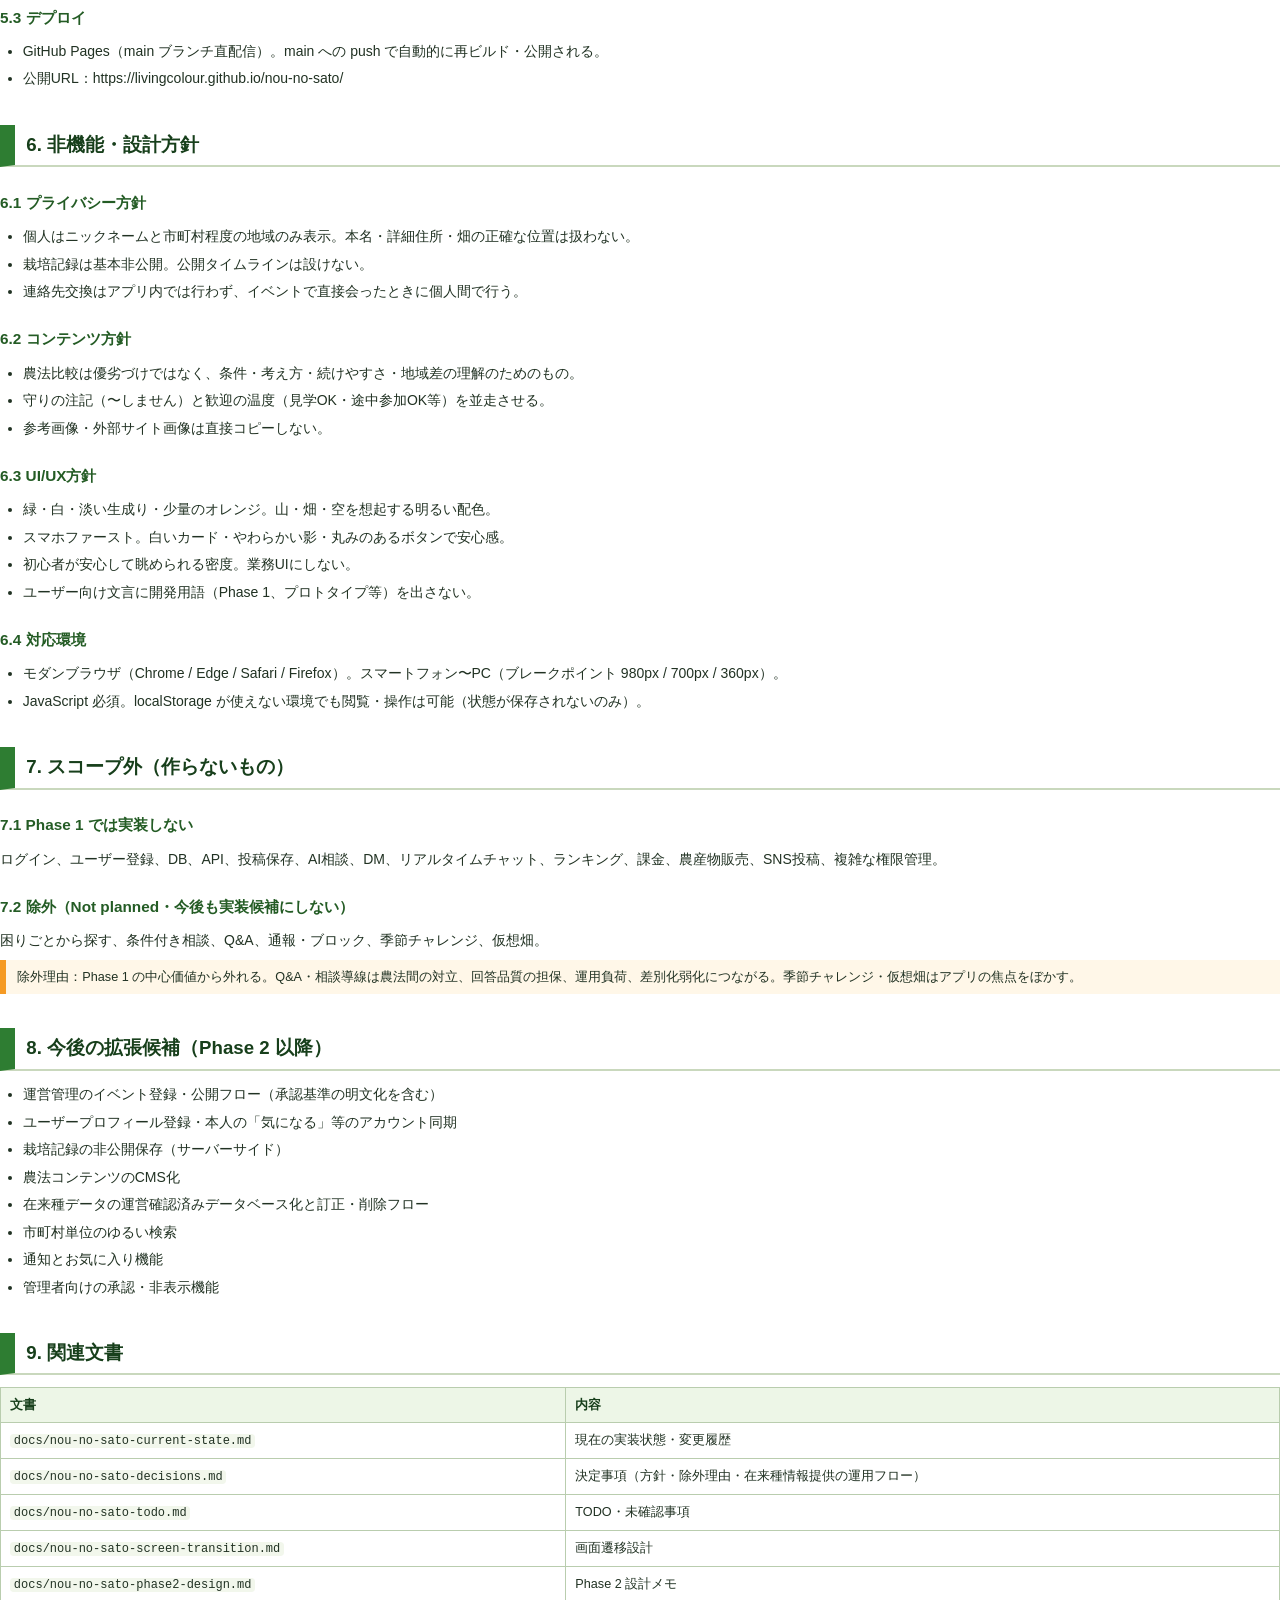
==== commit 704890a7: "Enhance liveliness and cross-navigation across the app - Home: show the next three upcoming events (" ====
--- a/docs/nou-no-sato-basic-spec.html
+++ b/docs/nou-no-sato-basic-spec.html
@@ -121,7 +121,7 @@
   <table>
     <tr><th>文書名</th><td>農の里（仮称）基本仕様書</td></tr>
     <tr><th>名称の扱い</th><td>「農の里」は仮称。正式名称は検討中（改称時はUI・文書の名称を一括更新する）。</td></tr>
-    <tr><th>版数</th><td>1.7（団体・サークルの入り口を整備：ホームの団体向け導線・新規登録の流れを反映）</td></tr>
+    <tr><th>版数</th><td>1.8（全体エンハンス：ホームのライブ表示・サイトフッター・農法→仲間の導線・イベント回遊を反映）</td></tr>
     <tr><th>作成日</th><td>2026年7月6日</td></tr>
     <tr><th>対象バージョン</th><td>main ブランチ（2026年7月6日 時点）</td></tr>
     <tr><th>リポジトリ</th><td>github.com/LIVINGCOLOUR/nou-no-sato</td></tr>
@@ -184,13 +184,13 @@
 <p>URLハッシュ（<code>#/…</code>）で画面を切り替える。未定義ルートは Not Found 画面（主要導線カード付き）を表示する。</p>
 <table class="spec">
   <tr><th>ルート</th><th>画面</th><th>主な内容</th></tr>
-  <tr><td><code>#/home</code></td><td>ホーム</td><td>対象ユーザー明示のヒーロー（テーマ：自然に寄り添う農法に関心がある仲間と、地元でつながる。）、CTA2つ（イベント／在来種マップ）、方針の信頼帯、はじめての方へ（3ステップ）、ほかにできること（記録・マップ）、団体・サークルの方へ（団体向け管理への導線）。</td></tr>
+  <tr><td><code>#/home</code></td><td>ホーム</td><td>対象ユーザー明示のヒーロー（テーマ：自然に寄り添う農法に関心がある仲間と、地元でつながる。）、CTA2つ（イベント／在来種マップ）、方針の信頼帯、近日のイベント3件（ステータスバッジ・気になるトグル付き）、はじめての方へ（3ステップ）、地域の最近の便り（全団体の便りを新しい順に2件）、ほかにできること（記録・マップ）、団体・サークルの方へ（団体向け管理への導線）。</td></tr>
   <tr><td><code>#/members</code></td><td>仲間を探す</td><td>匿名サマリー帯（個人数・団体数）、関心（農法）＋地域の2段フィルタ、近くの個人（peers。自分と重なる農法の「あなたと同じ関心」ハイライト、その人の地域で近く開かれる「一緒に行けそうなイベント」提案つき）、地域の団体・サークル（friends。開催予定の直近イベントをステータスバッジ付きで表示）。</td></tr>
   <tr><td><code>#/groups/:id</code></td><td>団体詳細</td><td>活動リズム、歓迎メッセージ、「活動を受け取る」、季節の便り（読み取り専用）、団体のイベント、関わる在来種。</td></tr>
   <tr><td><code>#/events</code></td><td>イベント一覧</td><td>種別＋地域の2段フィルタ、月別グルーピング（「7月（3件）」等の見出し）、イベントカード（開催ステータス・人気マーク・料金表示・気になるトグル付き）。開催済みは「開催済みのイベント」セクションに分離し、薄い表示＋「当日の様子・声を見る」リンクにする。</td></tr>
-  <tr><td><code>#/events/:id</code></td><td>イベント詳細</td><td>説明文を最上部に表示。開催ステータスバッジ、開催情報（日時・地域＋詳細案内の補足・定員と参加予定・料金・申込締切・主催・持ち物・雨天時）、当日の流れ（タイムライン）、気になるトグルと「◯人が気になる」、参加予定トグル、開催団体を見る（右下）、参加した人の声、関連在来種。開催済みの場合は申込系ボタンの代わりに終了案内（主催団体ページへの誘導）を表示。</td></tr>
+  <tr><td><code>#/events/:id</code></td><td>イベント詳細</td><td>説明文を最上部に表示。開催ステータスバッジ、開催情報（日時・地域＋詳細案内の補足・定員と参加予定・料金・申込締切・主催・持ち物・雨天時）、当日の流れ（タイムライン）、気になるトグルと「◯人が気になる」、参加予定トグル、開催団体を見る（右下）、参加した人の声、関連在来種。開催済みの場合は申込系ボタンの代わりに終了案内（主催団体ページへの誘導）を表示。末尾に「この団体のほかのイベント」（同一主催の開催予定を最大2件）。</td></tr>
   <tr><td><code>#/learn</code></td><td>学ぶ</td><td>先頭に在来種マップへの導線、農法カード8種、全農法の比較表（ひとこと/考え方/入口/注意点/比較軸。横スクロール・先頭列固定）、技法カード4種。</td></tr>
-  <tr><td><code>#/learn/:id</code></td><td>農法詳細</td><td>考え方・入口・注意点、成り立ち・提唱者、くわしい解説、比較軸（耕す/肥料/草/農薬）、出典・参考リンク（Web公開情報を当サイトが要約した旨を明記）。優劣づけしない前提の文言。</td></tr>
+  <tr><td><code>#/learn/:id</code></td><td>農法詳細</td><td>考え方・入口・注意点、成り立ち・提唱者、くわしい解説、比較軸（耕す/肥料/草/農薬）、出典・参考リンク（Web公開情報を当サイトが要約した旨を明記）。優劣づけしない前提の文言。末尾に「この農法でつながる」（仲間ページを当該農法で絞り込んだ状態で開くリンク＋イベント一覧への導線。仲間フィルタにある農法のみ表示）。</td></tr>
   <tr><td><code>#/techniques/:id</code></td><td>技法詳細</td><td>農法を横断する技法（自家採種・コンパニオンプランツ・緑肥・ぼかし肥料づくり）。ひとこと・入口・解説・つながる農法・出典。自家採種は在来種マップ／情報提供へ相互リンク。</td></tr>
   <tr><td><code>#/notes</code></td><td>栽培記録一覧</td><td>非公開方針の信頼リスト、記入例カード（記入例であることを明示）。</td></tr>
   <tr><td><code>#/notes/new</code></td><td>栽培記録作成</td><td>作物・日付・農法（選択）・ひとこと・うまくいったこと／学び・写真（見た目のみ）の静的フォーム。保存なし。</td></tr>
@@ -209,6 +209,7 @@
   <tr><td>ヘッダー（PC）</td><td>仲間／イベント／学ぶ／記録／マイページの5リンク。現在地をハイライト。</td></tr>
   <tr><td>ヘッダー（モバイル）</td><td>ブランド＋アカウントアイコン（マイページへの導線。980px以下で表示）。</td></tr>
   <tr><td>下部ナビ（モバイル）</td><td>ホーム／仲間／イベント／学ぶ／記録の5タブ（700px以下で表示）。在来種マップ系は「学ぶ」をハイライト。</td></tr>
+  <tr><td>フッター（全ページ共通）</td><td>ブランド＋説明、主要ページへのリンク（団体向け管理を含む）、方針4点（地域表示・非公開記録・優劣なし・連絡先はイベントで直接）。モバイルは1カラムで下部ナビと重ならない余白を確保。</td></tr>
 </table>
 
 <h3>3.3 ユーザー操作（軽いアクション）</h3>
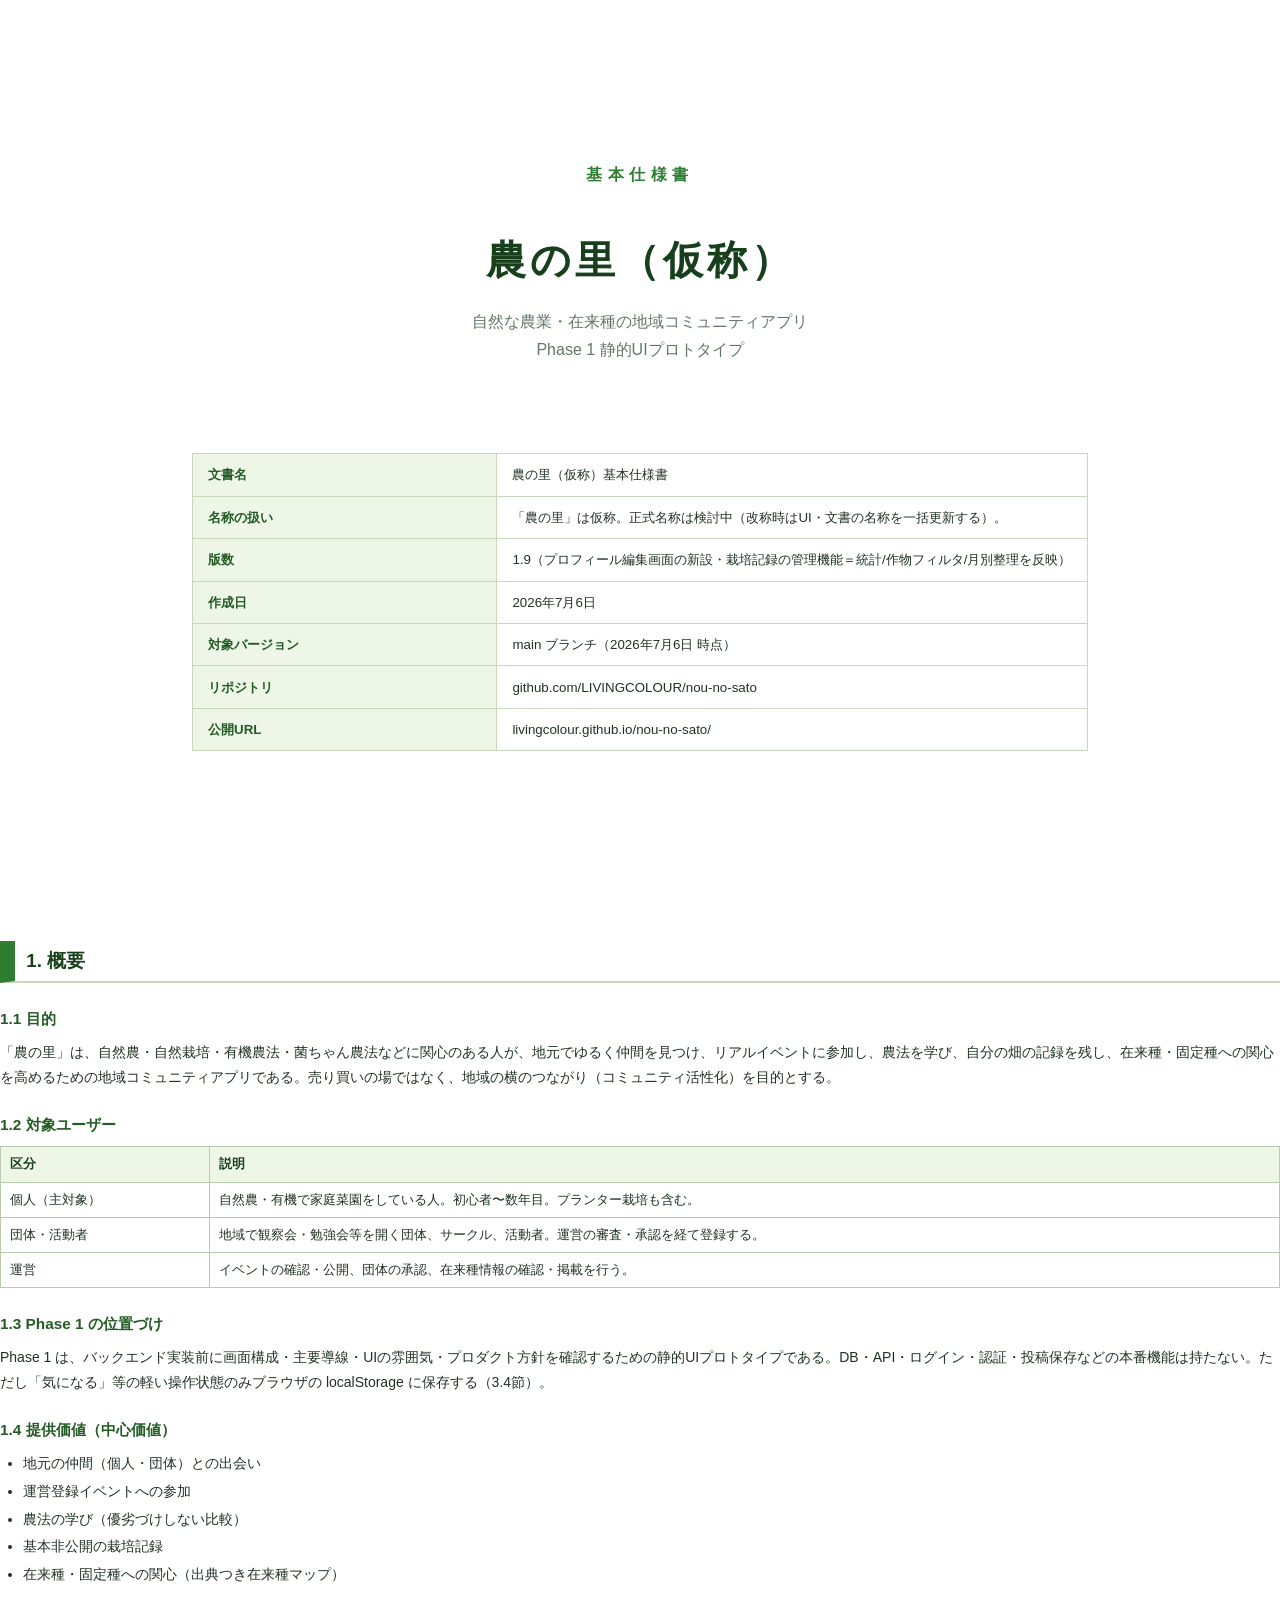
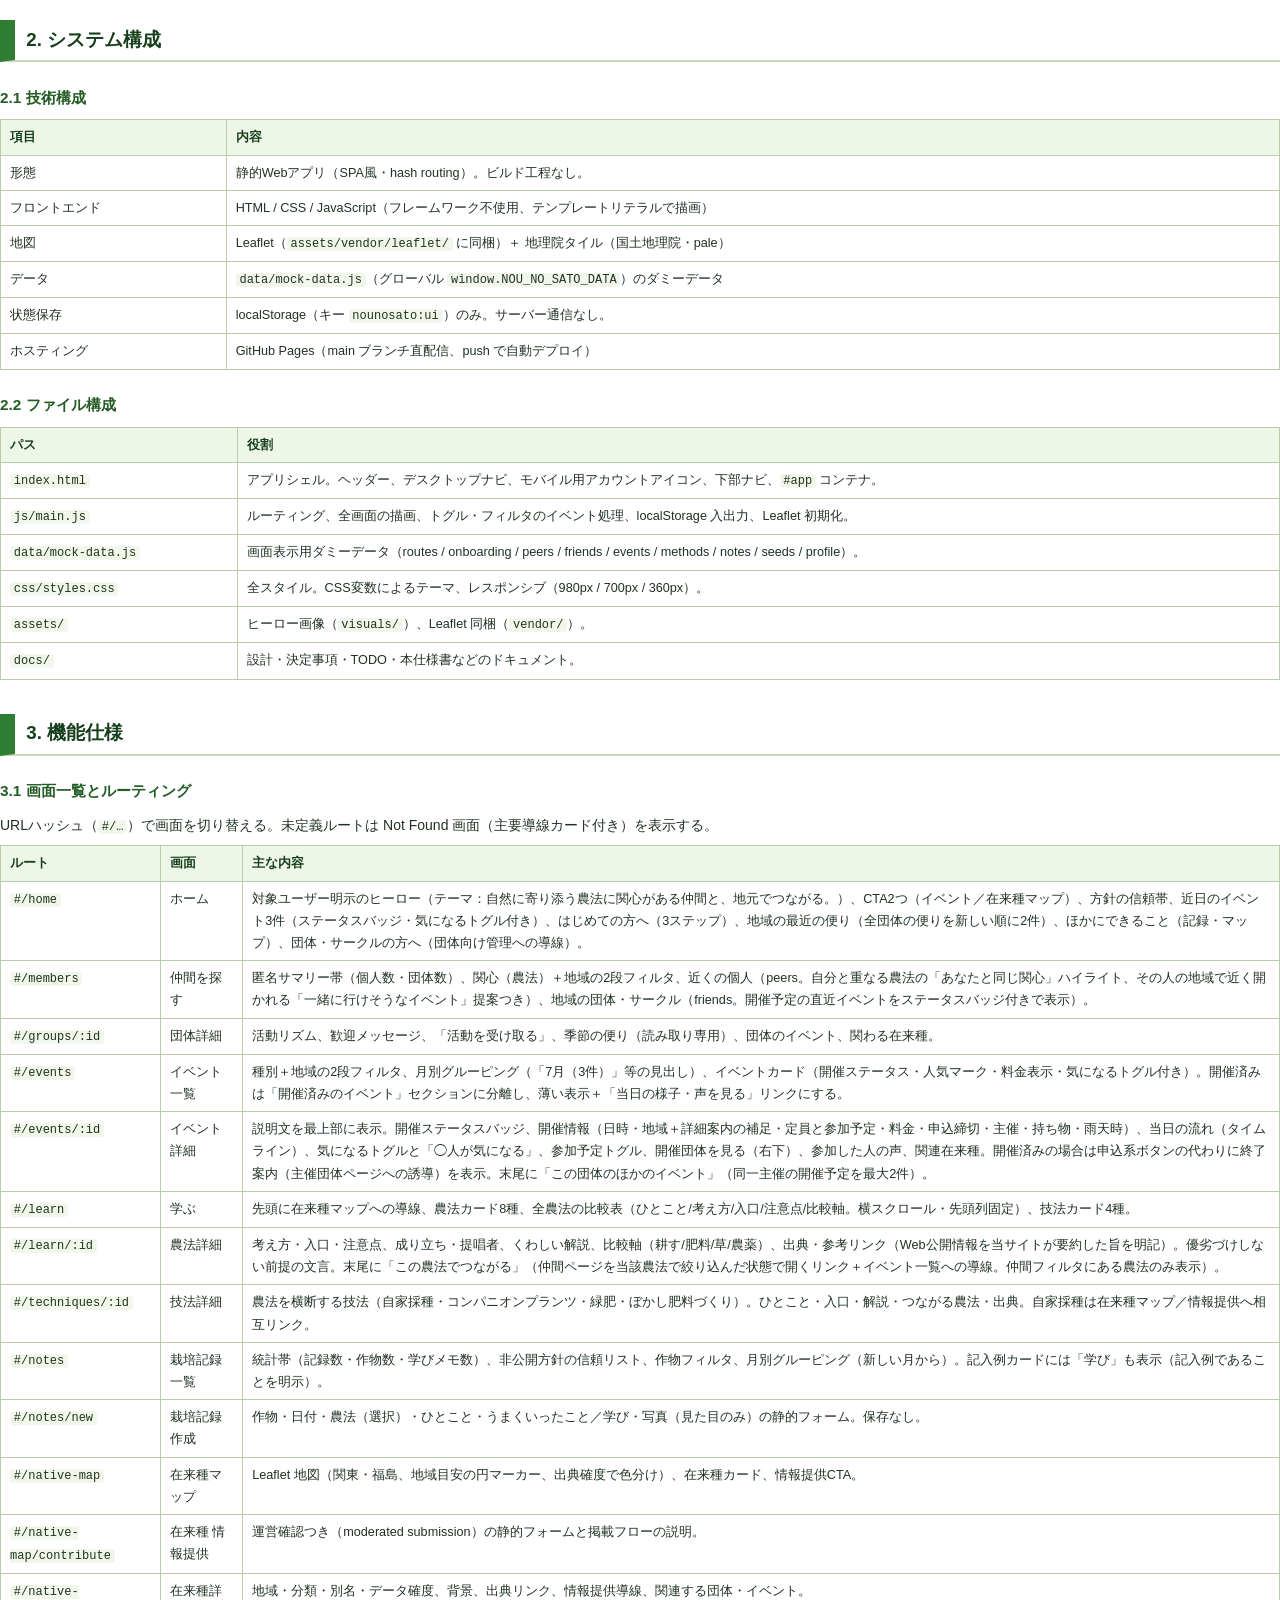
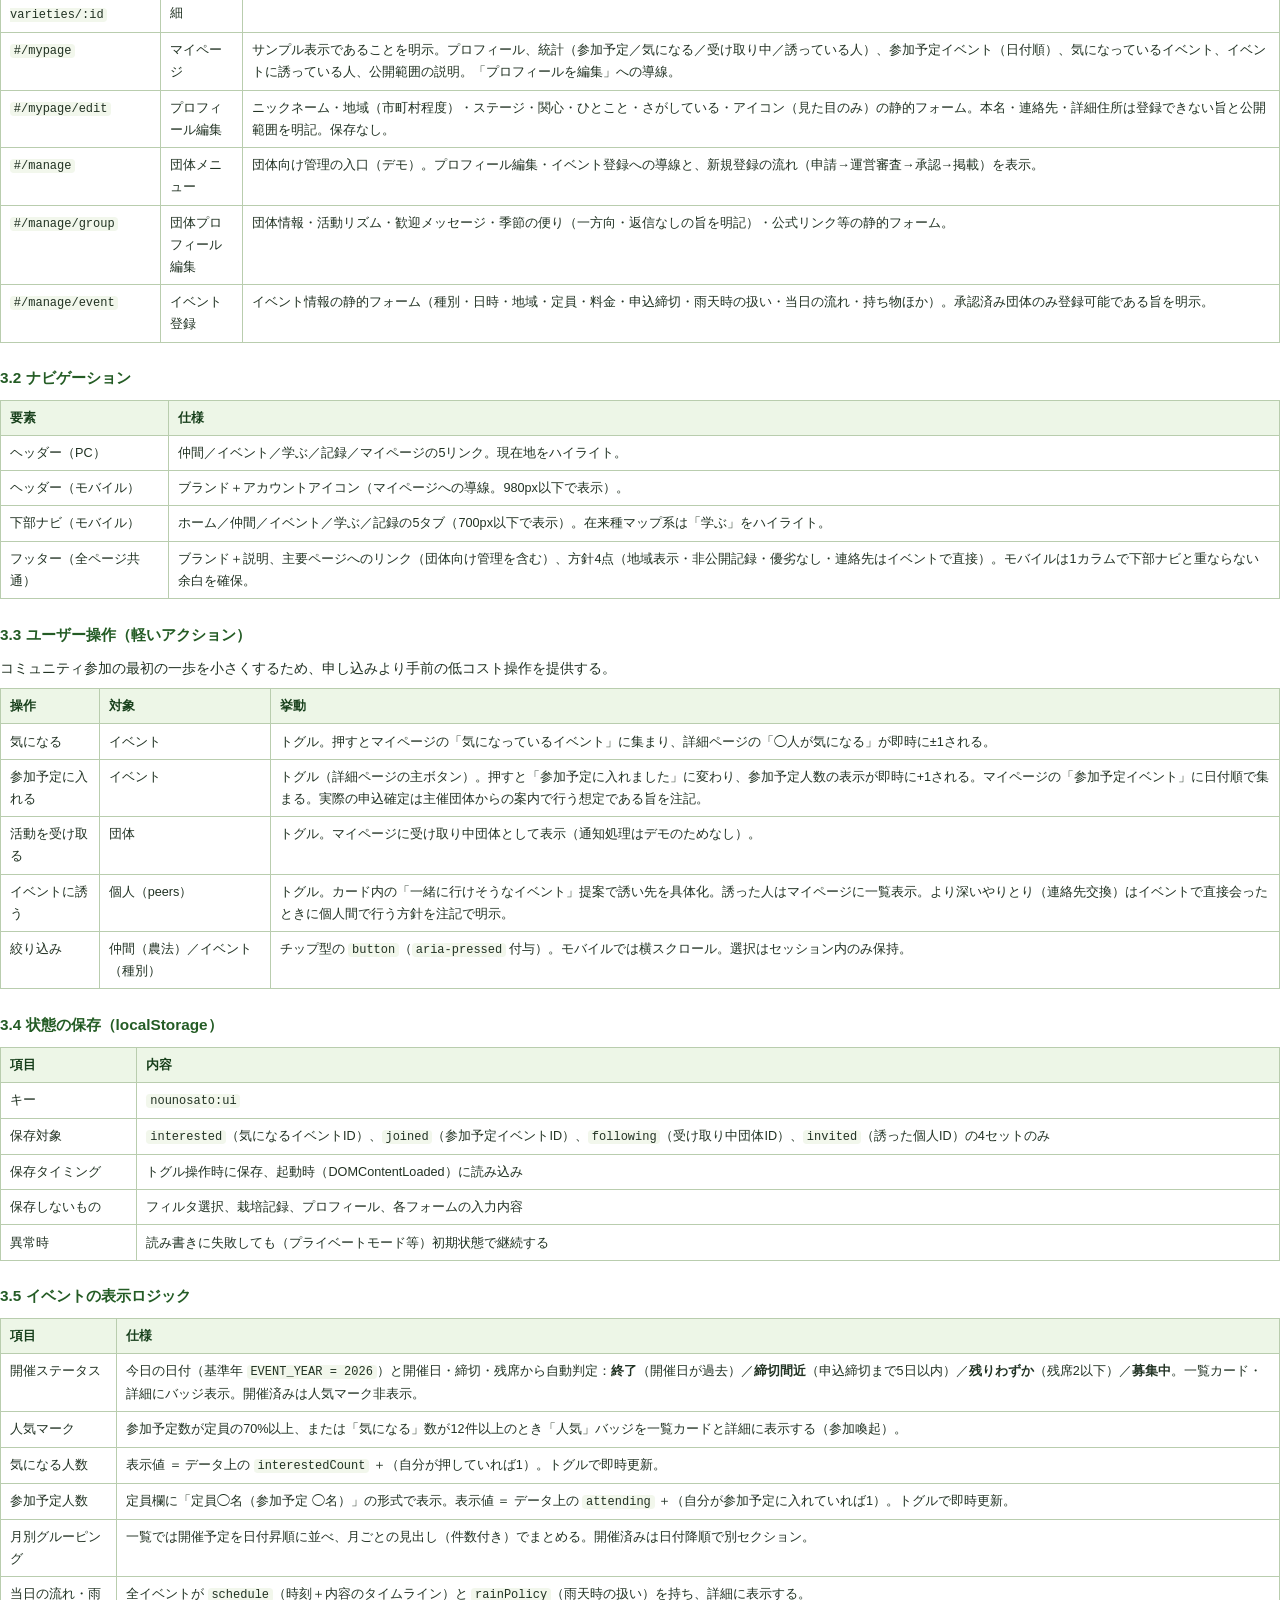
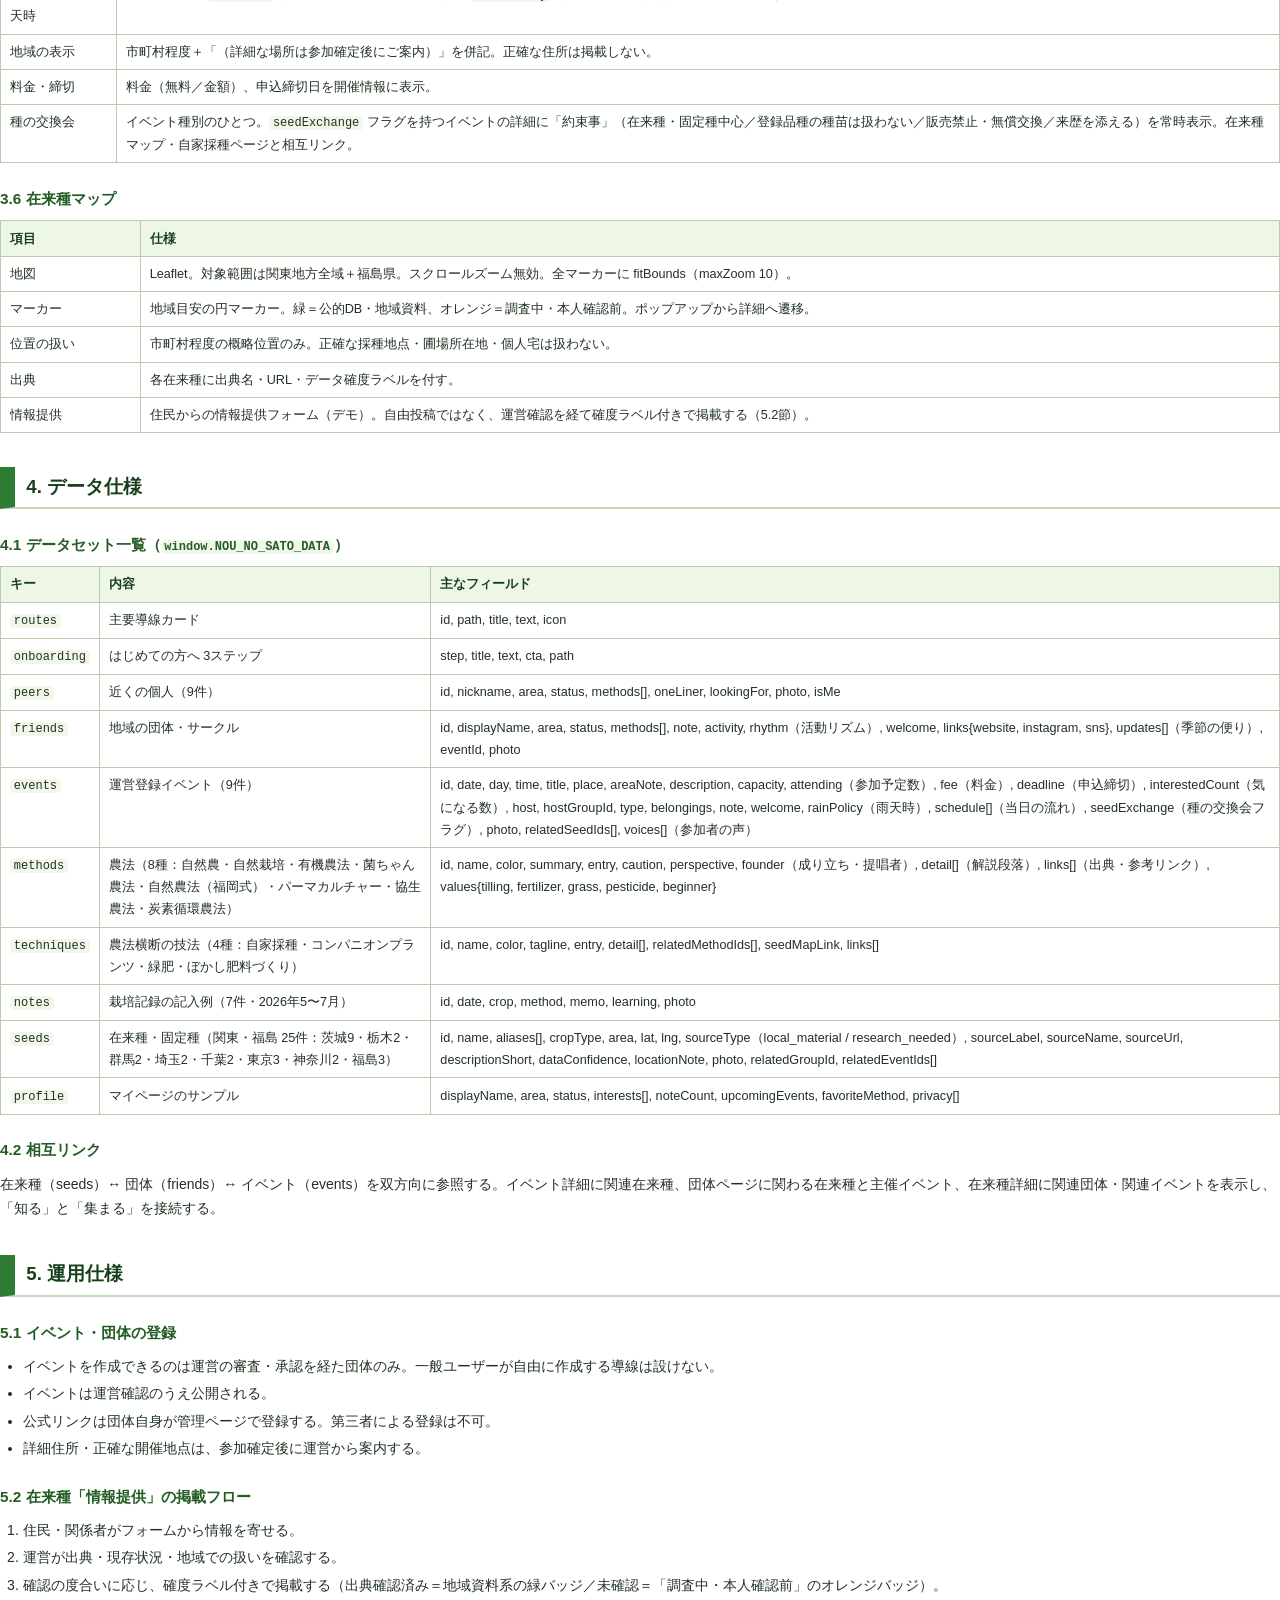
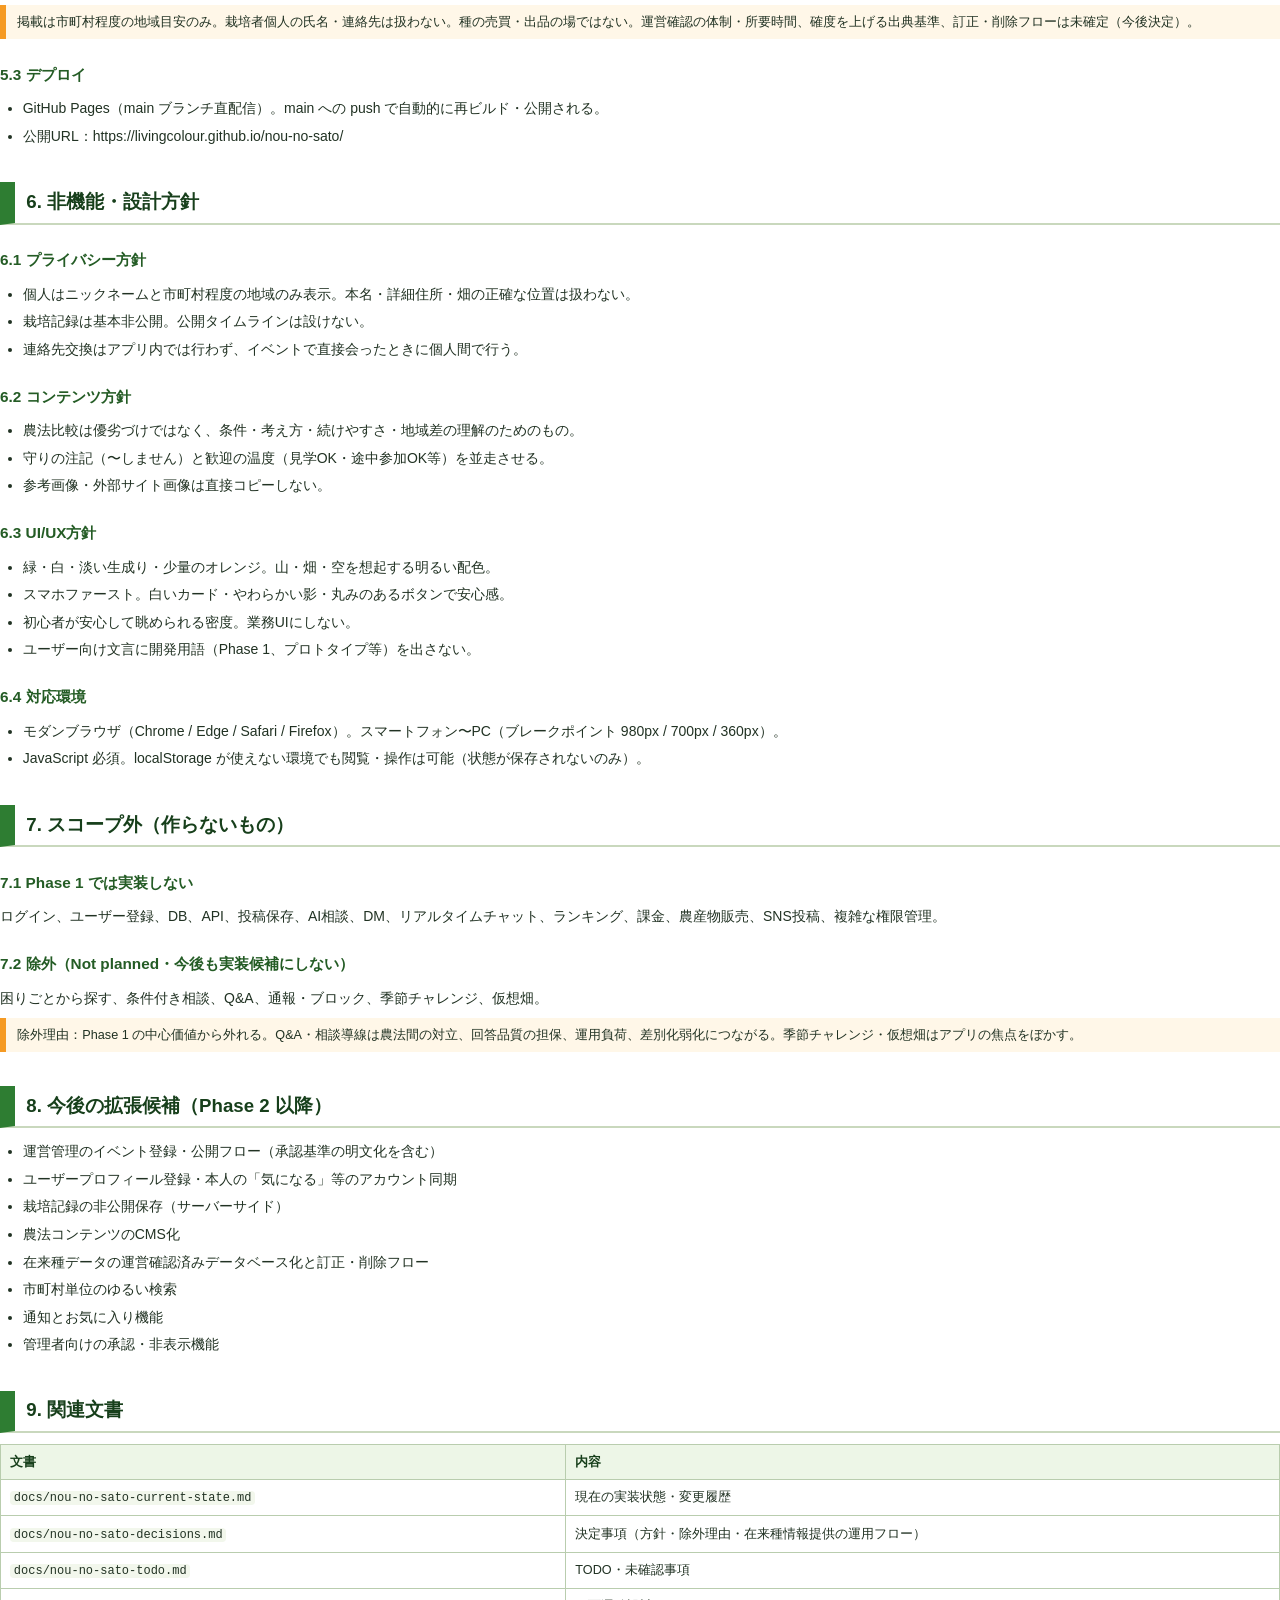
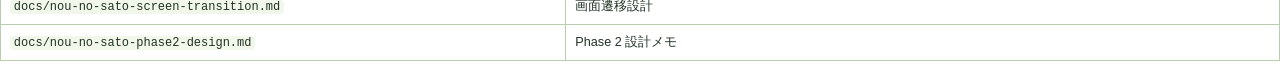
==== commit b0472e27: "Add profile editing and field-note management Walkthrough as a first-year gardener surfaced two imma" ====
--- a/docs/nou-no-sato-basic-spec.html
+++ b/docs/nou-no-sato-basic-spec.html
@@ -121,7 +121,7 @@
   <table>
     <tr><th>文書名</th><td>農の里（仮称）基本仕様書</td></tr>
     <tr><th>名称の扱い</th><td>「農の里」は仮称。正式名称は検討中（改称時はUI・文書の名称を一括更新する）。</td></tr>
-    <tr><th>版数</th><td>1.8（全体エンハンス：ホームのライブ表示・サイトフッター・農法→仲間の導線・イベント回遊を反映）</td></tr>
+    <tr><th>版数</th><td>1.9（プロフィール編集画面の新設・栽培記録の管理機能＝統計/作物フィルタ/月別整理を反映）</td></tr>
     <tr><th>作成日</th><td>2026年7月6日</td></tr>
     <tr><th>対象バージョン</th><td>main ブランチ（2026年7月6日 時点）</td></tr>
     <tr><th>リポジトリ</th><td>github.com/LIVINGCOLOUR/nou-no-sato</td></tr>
@@ -192,12 +192,13 @@
   <tr><td><code>#/learn</code></td><td>学ぶ</td><td>先頭に在来種マップへの導線、農法カード8種、全農法の比較表（ひとこと/考え方/入口/注意点/比較軸。横スクロール・先頭列固定）、技法カード4種。</td></tr>
   <tr><td><code>#/learn/:id</code></td><td>農法詳細</td><td>考え方・入口・注意点、成り立ち・提唱者、くわしい解説、比較軸（耕す/肥料/草/農薬）、出典・参考リンク（Web公開情報を当サイトが要約した旨を明記）。優劣づけしない前提の文言。末尾に「この農法でつながる」（仲間ページを当該農法で絞り込んだ状態で開くリンク＋イベント一覧への導線。仲間フィルタにある農法のみ表示）。</td></tr>
   <tr><td><code>#/techniques/:id</code></td><td>技法詳細</td><td>農法を横断する技法（自家採種・コンパニオンプランツ・緑肥・ぼかし肥料づくり）。ひとこと・入口・解説・つながる農法・出典。自家採種は在来種マップ／情報提供へ相互リンク。</td></tr>
-  <tr><td><code>#/notes</code></td><td>栽培記録一覧</td><td>非公開方針の信頼リスト、記入例カード（記入例であることを明示）。</td></tr>
+  <tr><td><code>#/notes</code></td><td>栽培記録一覧</td><td>統計帯（記録数・作物数・学びメモ数）、非公開方針の信頼リスト、作物フィルタ、月別グルーピング（新しい月から）。記入例カードには「学び」も表示（記入例であることを明示）。</td></tr>
   <tr><td><code>#/notes/new</code></td><td>栽培記録作成</td><td>作物・日付・農法（選択）・ひとこと・うまくいったこと／学び・写真（見た目のみ）の静的フォーム。保存なし。</td></tr>
   <tr><td><code>#/native-map</code></td><td>在来種マップ</td><td>Leaflet 地図（関東・福島、地域目安の円マーカー、出典確度で色分け）、在来種カード、情報提供CTA。</td></tr>
   <tr><td><code>#/native-map/contribute</code></td><td>在来種 情報提供</td><td>運営確認つき（moderated submission）の静的フォームと掲載フローの説明。</td></tr>
   <tr><td><code>#/native-varieties/:id</code></td><td>在来種詳細</td><td>地域・分類・別名・データ確度、背景、出典リンク、情報提供導線、関連する団体・イベント。</td></tr>
-  <tr><td><code>#/mypage</code></td><td>マイページ</td><td>サンプル表示であることを明示。プロフィール、統計（参加予定／気になる／受け取り中／誘っている人）、参加予定イベント（日付順）、気になっているイベント、イベントに誘っている人、公開範囲の説明。</td></tr>
+  <tr><td><code>#/mypage</code></td><td>マイページ</td><td>サンプル表示であることを明示。プロフィール、統計（参加予定／気になる／受け取り中／誘っている人）、参加予定イベント（日付順）、気になっているイベント、イベントに誘っている人、公開範囲の説明。「プロフィールを編集」への導線。</td></tr>
+  <tr><td><code>#/mypage/edit</code></td><td>プロフィール編集</td><td>ニックネーム・地域（市町村程度）・ステージ・関心・ひとこと・さがしている・アイコン（見た目のみ）の静的フォーム。本名・連絡先・詳細住所は登録できない旨と公開範囲を明記。保存なし。</td></tr>
   <tr><td><code>#/manage</code></td><td>団体メニュー</td><td>団体向け管理の入口（デモ）。プロフィール編集・イベント登録への導線と、新規登録の流れ（申請→運営審査→承認→掲載）を表示。</td></tr>
   <tr><td><code>#/manage/group</code></td><td>団体プロフィール編集</td><td>団体情報・活動リズム・歓迎メッセージ・季節の便り（一方向・返信なしの旨を明記）・公式リンク等の静的フォーム。</td></tr>
   <tr><td><code>#/manage/event</code></td><td>イベント登録</td><td>イベント情報の静的フォーム（種別・日時・地域・定員・料金・申込締切・雨天時の扱い・当日の流れ・持ち物ほか）。承認済み団体のみ登録可能である旨を明示。</td></tr>
@@ -269,7 +270,7 @@
   <tr><td><code>events</code></td><td>運営登録イベント（9件）</td><td>id, date, day, time, title, place, areaNote, description, capacity, attending（参加予定数）, fee（料金）, deadline（申込締切）, interestedCount（気になる数）, host, hostGroupId, type, belongings, note, welcome, rainPolicy（雨天時）, schedule[]（当日の流れ）, seedExchange（種の交換会フラグ）, photo, relatedSeedIds[], voices[]（参加者の声）</td></tr>
   <tr><td><code>methods</code></td><td>農法（8種：自然農・自然栽培・有機農法・菌ちゃん農法・自然農法（福岡式）・パーマカルチャー・協生農法・炭素循環農法）</td><td>id, name, color, summary, entry, caution, perspective, founder（成り立ち・提唱者）, detail[]（解説段落）, links[]（出典・参考リンク）, values{tilling, fertilizer, grass, pesticide, beginner}</td></tr>
   <tr><td><code>techniques</code></td><td>農法横断の技法（4種：自家採種・コンパニオンプランツ・緑肥・ぼかし肥料づくり）</td><td>id, name, color, tagline, entry, detail[], relatedMethodIds[], seedMapLink, links[]</td></tr>
-  <tr><td><code>notes</code></td><td>栽培記録の記入例</td><td>id, date, crop, method, memo, learning, photo</td></tr>
+  <tr><td><code>notes</code></td><td>栽培記録の記入例（7件・2026年5〜7月）</td><td>id, date, crop, method, memo, learning, photo</td></tr>
   <tr><td><code>seeds</code></td><td>在来種・固定種（関東・福島 25件：茨城9・栃木2・群馬2・埼玉2・千葉2・東京3・神奈川2・福島3）</td><td>id, name, aliases[], cropType, area, lat, lng, sourceType（local_material / research_needed）, sourceLabel, sourceName, sourceUrl, descriptionShort, dataConfidence, locationNote, photo, relatedGroupId, relatedEventIds[]</td></tr>
   <tr><td><code>profile</code></td><td>マイページのサンプル</td><td>displayName, area, status, interests[], noteCount, upcomingEvents, favoriteMethod, privacy[]</td></tr>
 </table>
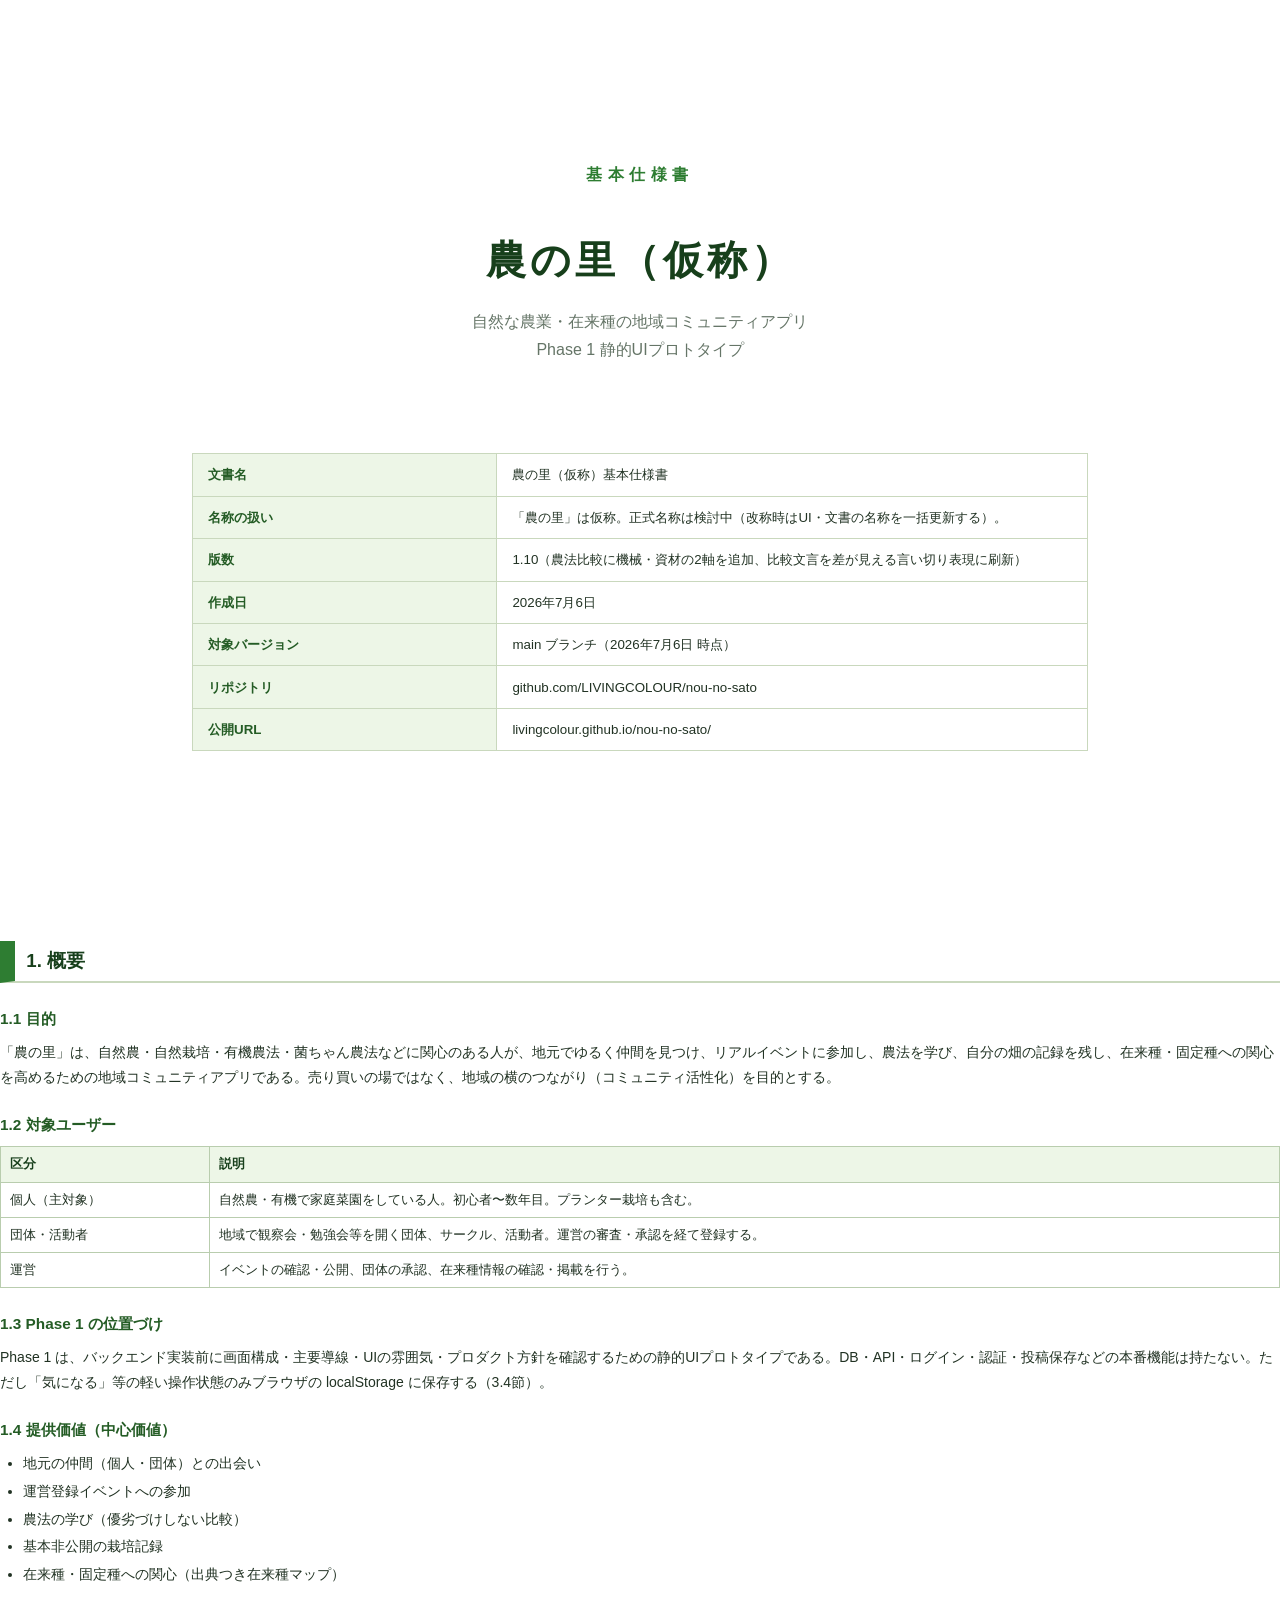
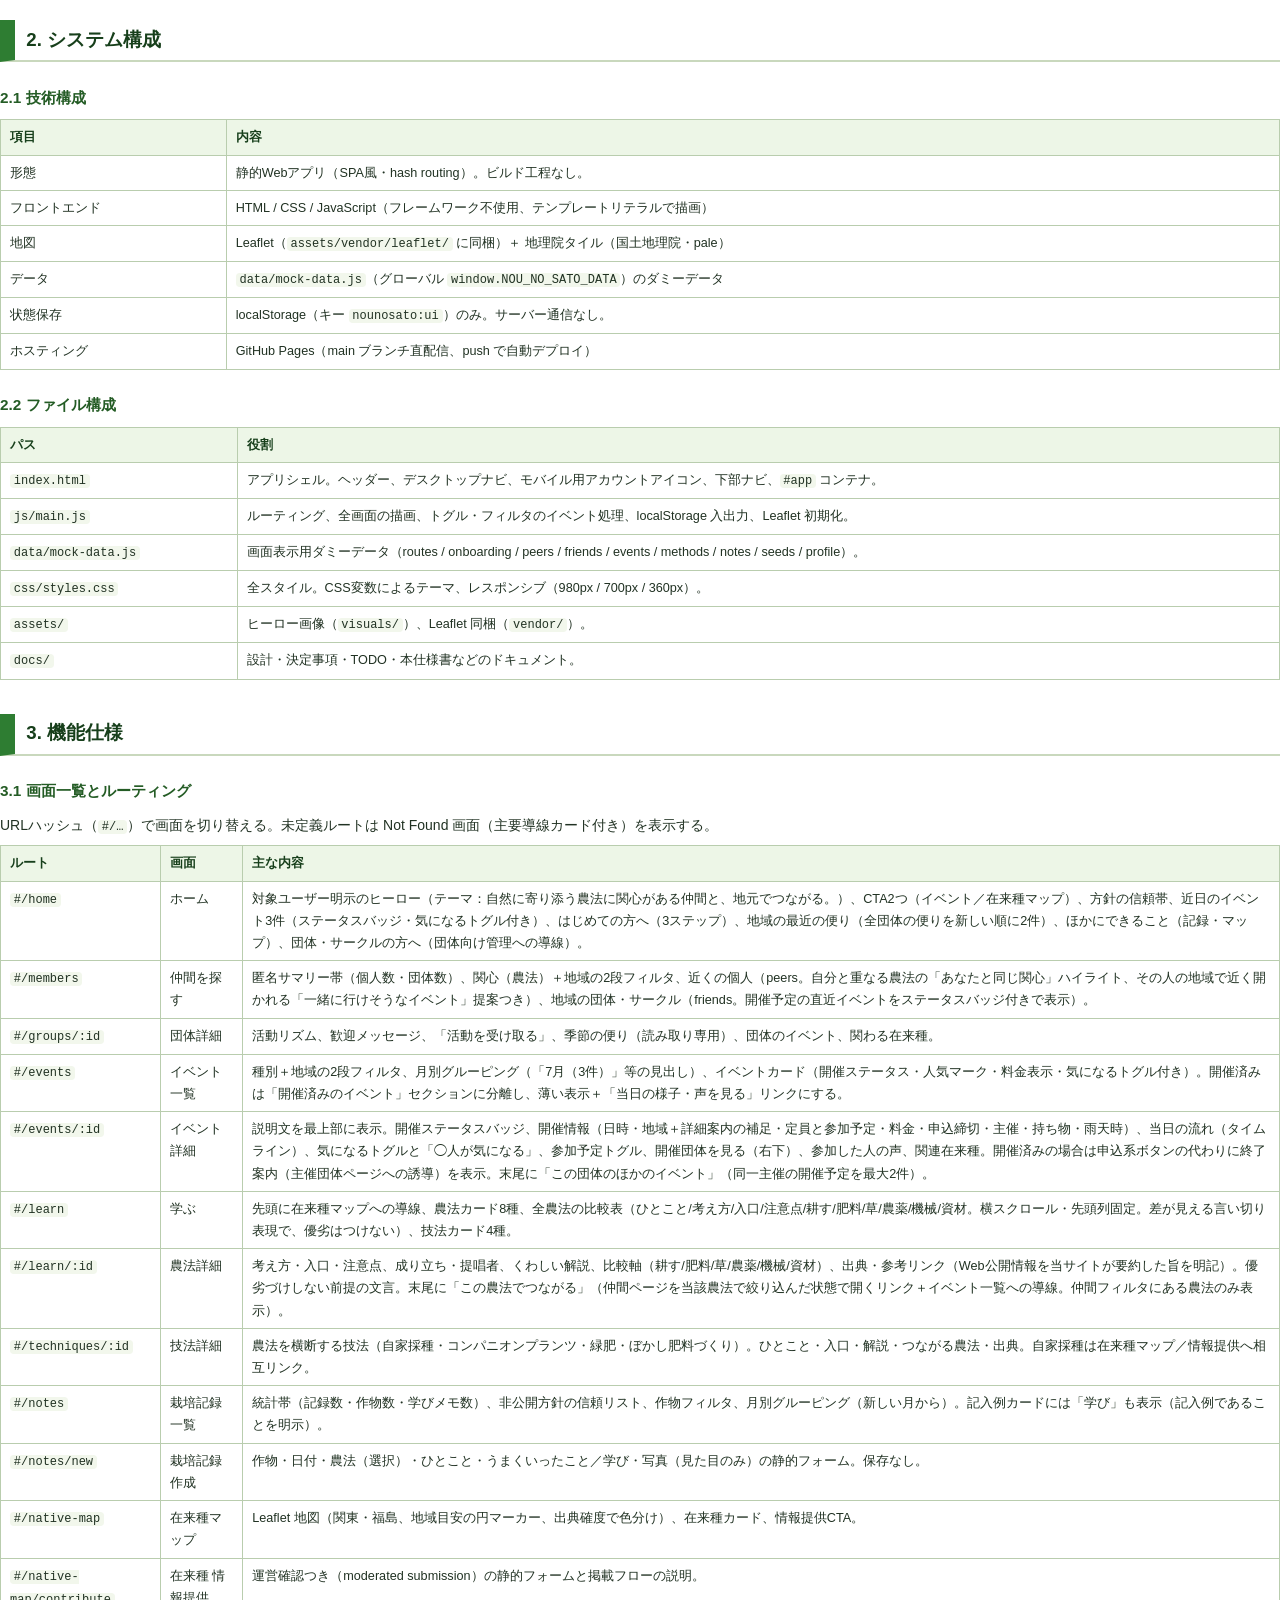
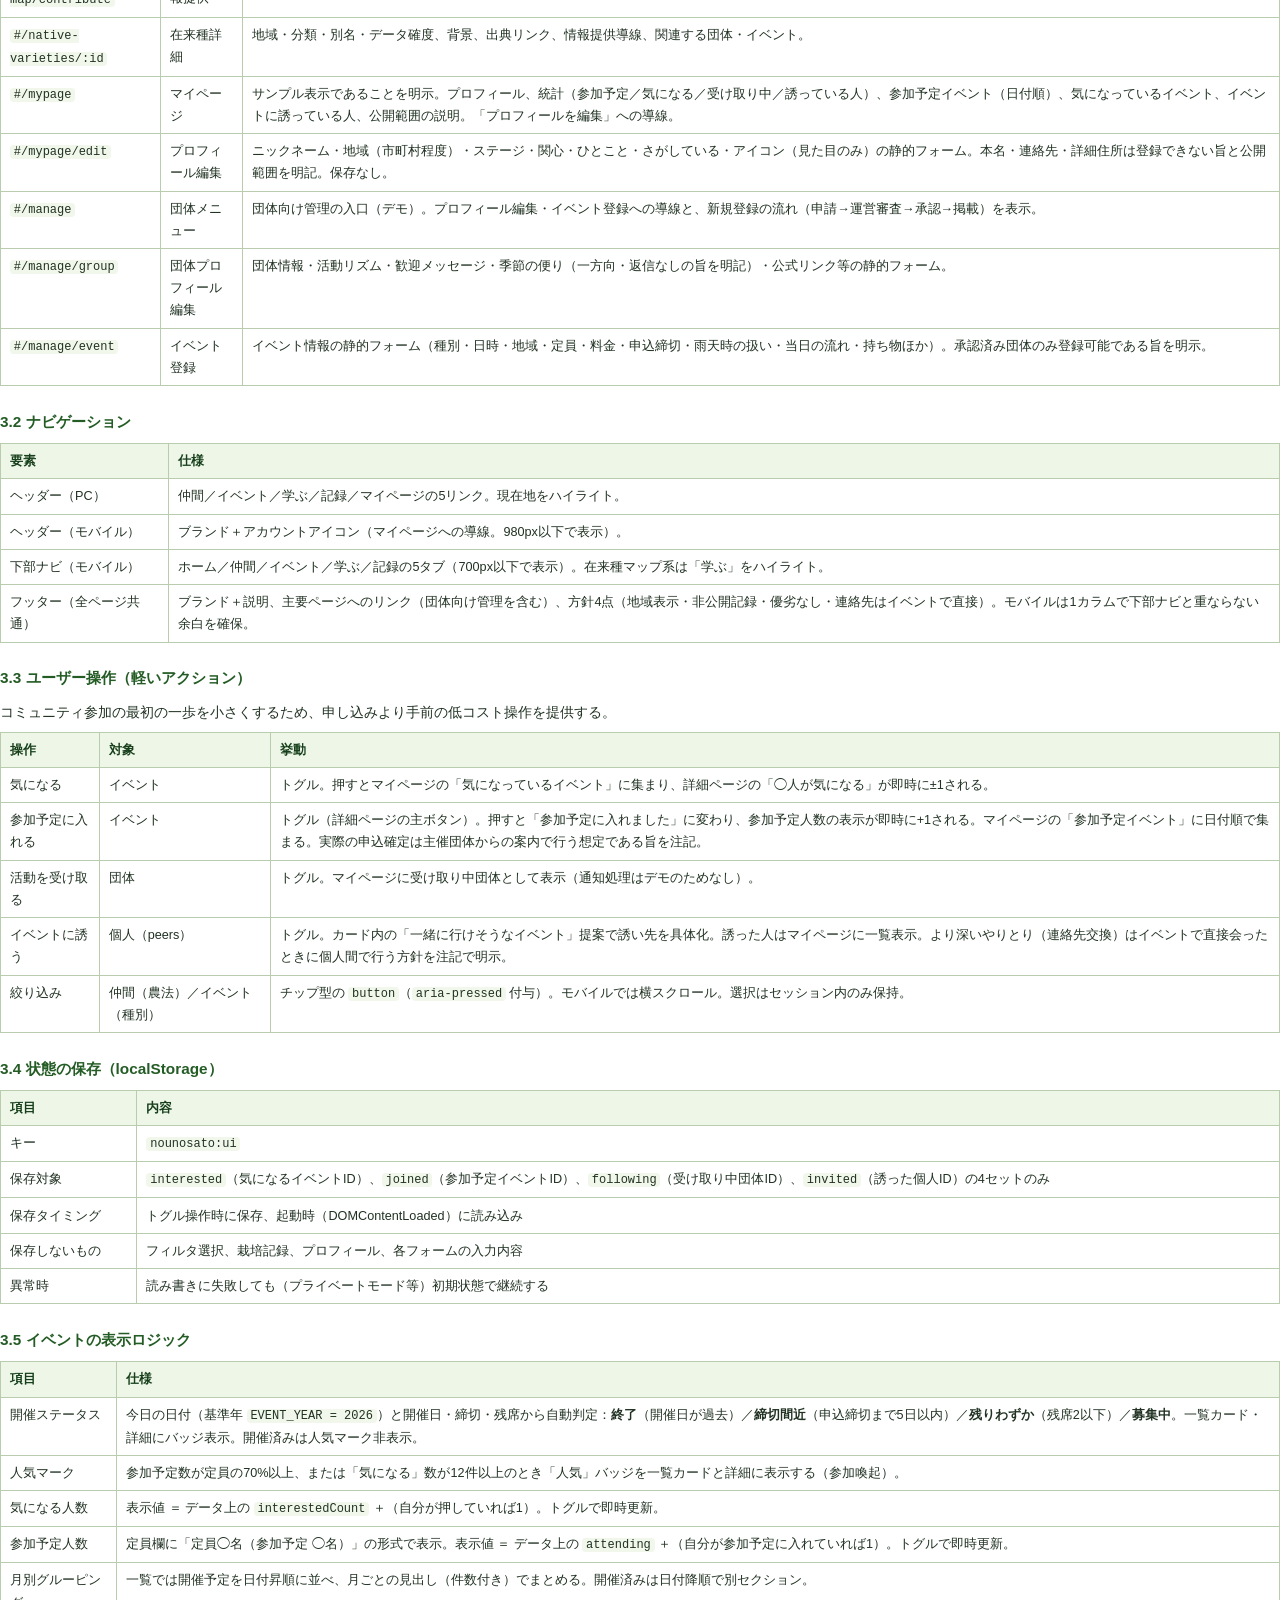
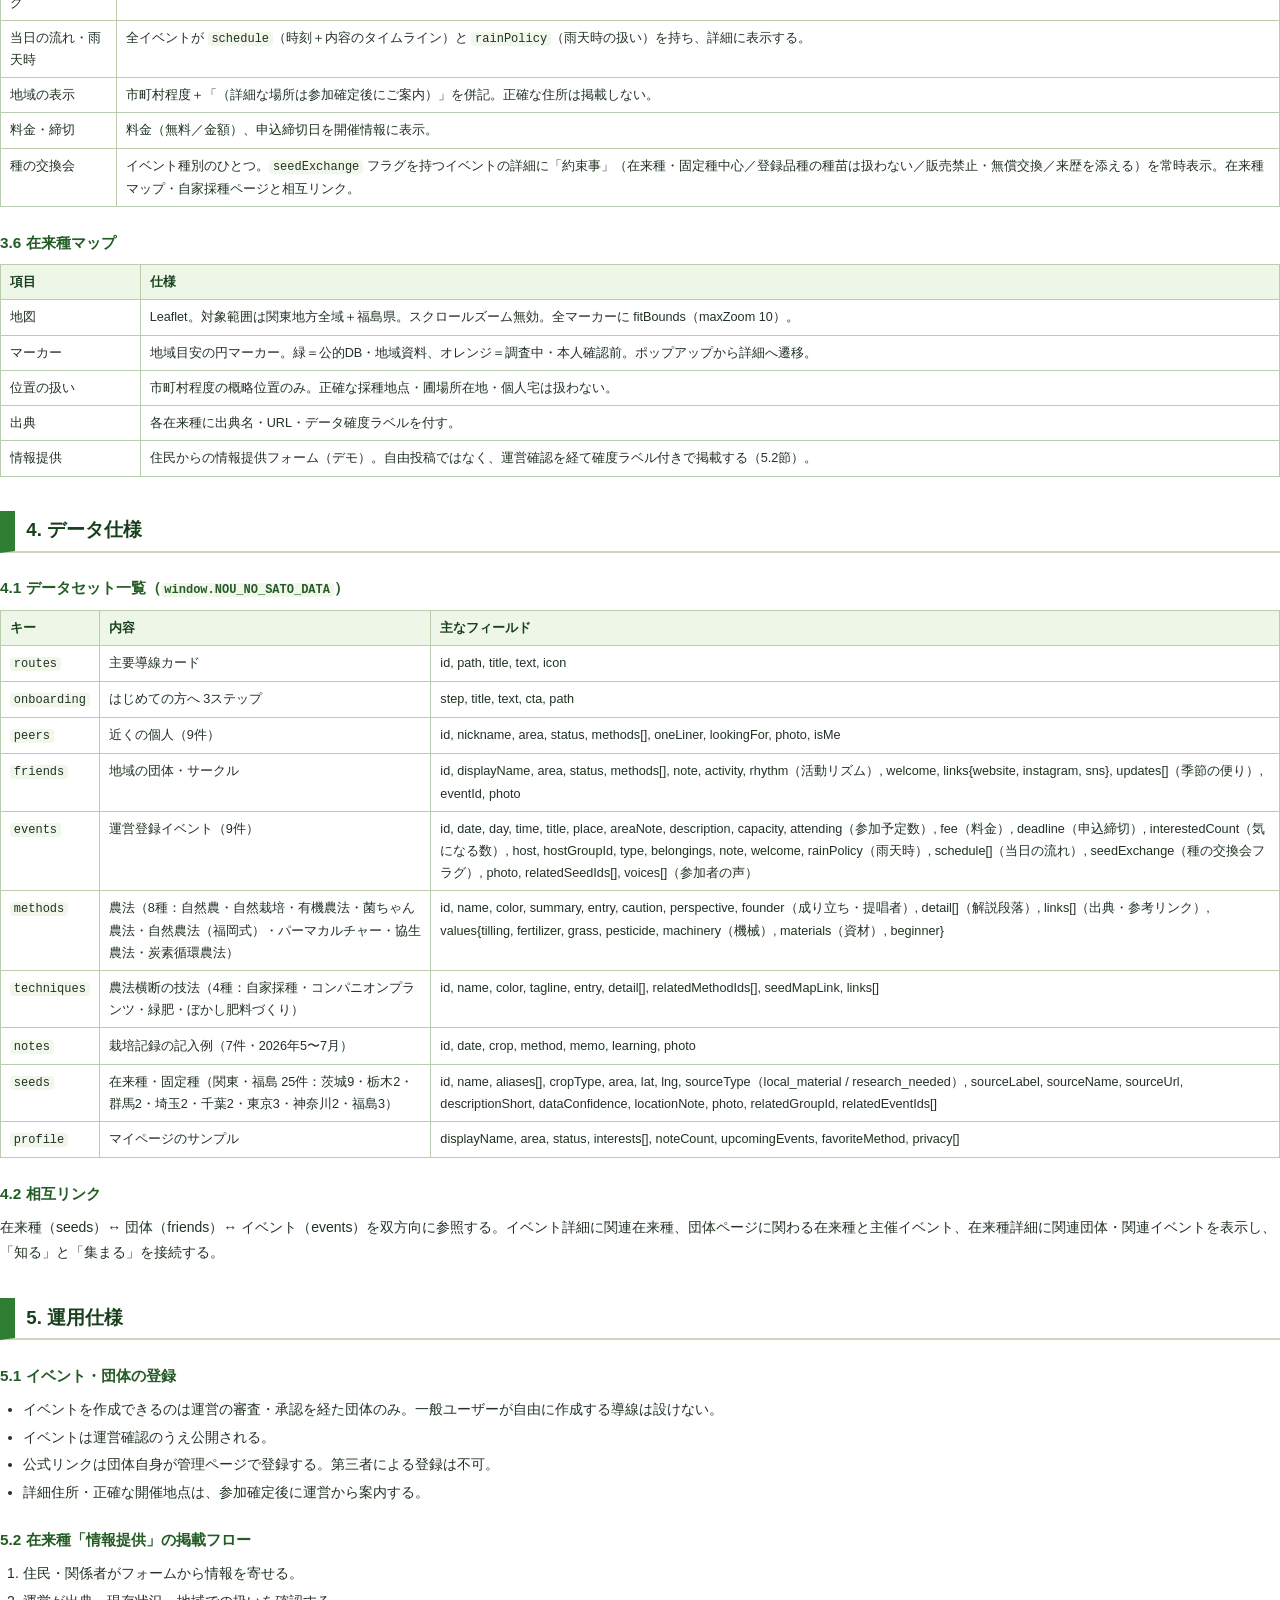
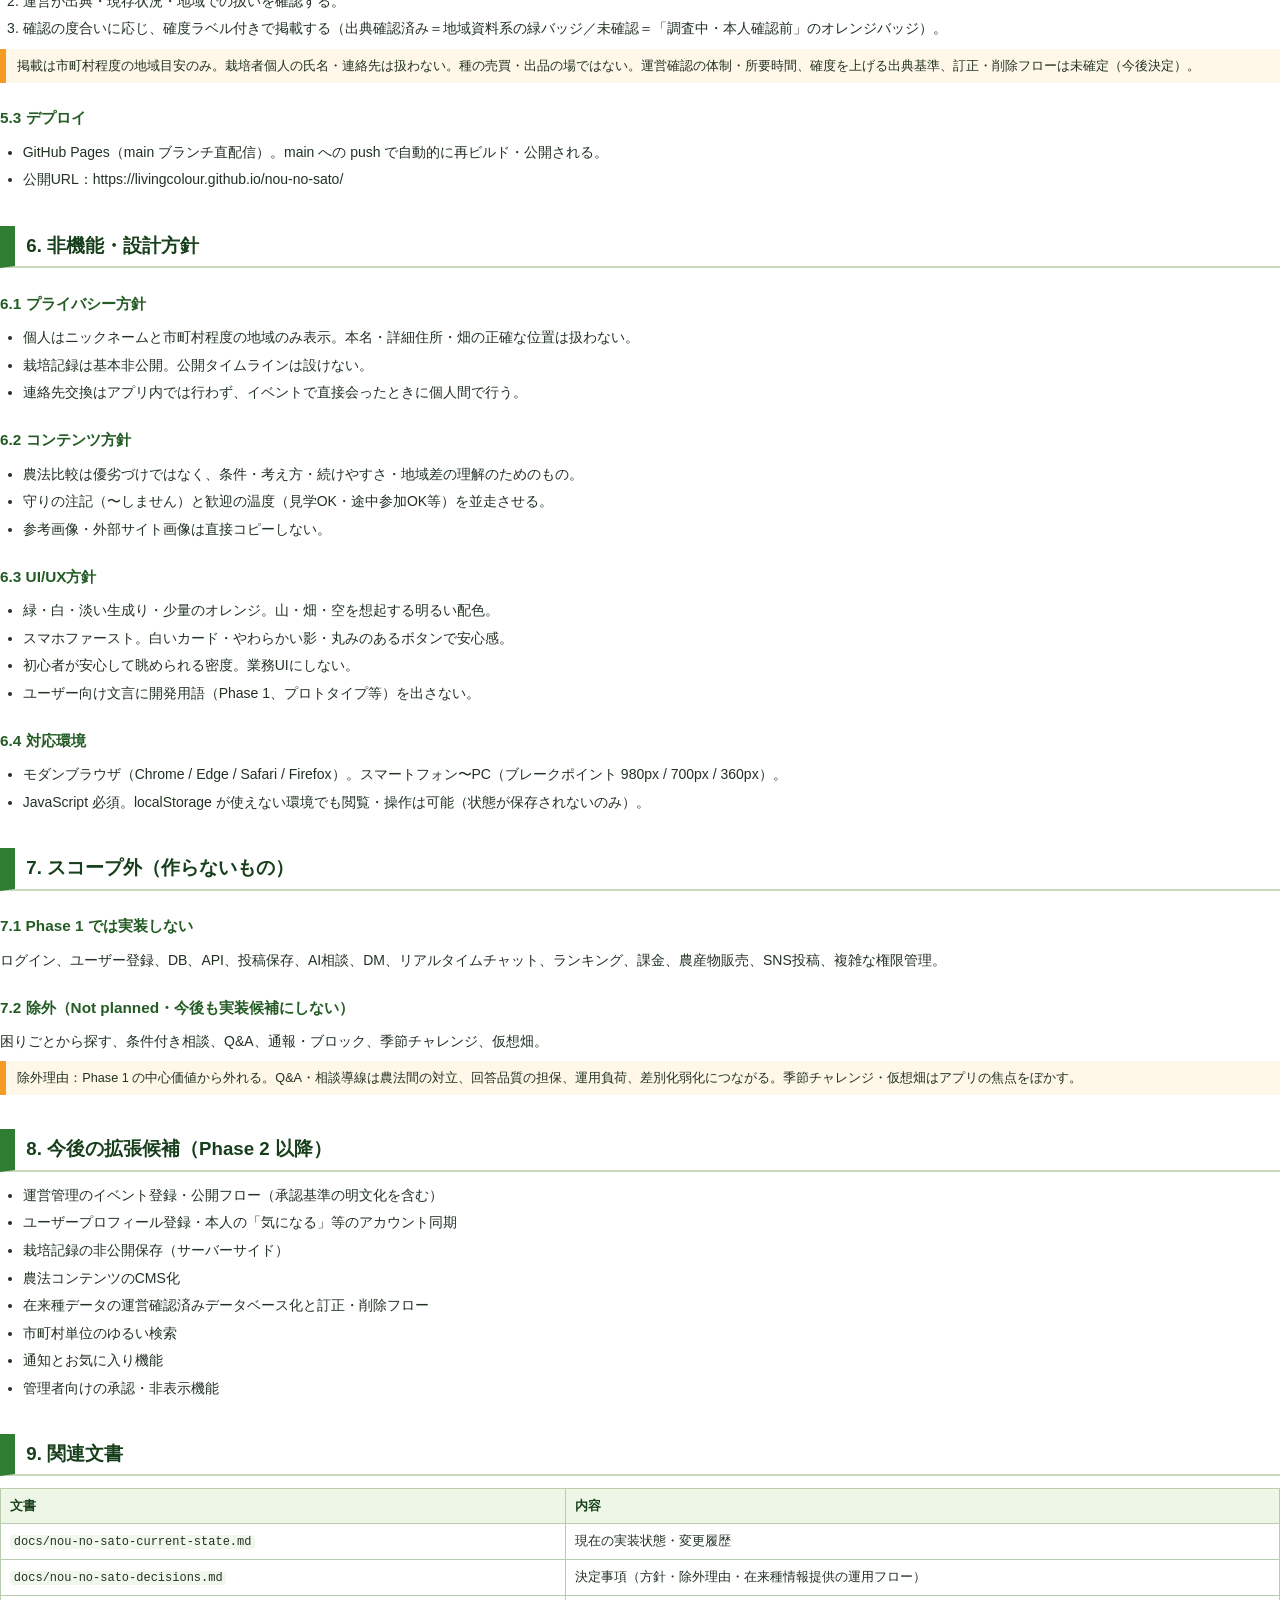
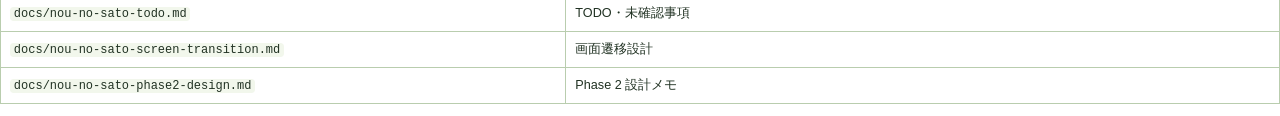
==== commit 6b6e7e81: "Sharpen method comparison and add machinery/materials axes - Add 機械 (tiller/tractor use) and 資材 (mul" ====
--- a/docs/nou-no-sato-basic-spec.html
+++ b/docs/nou-no-sato-basic-spec.html
@@ -121,7 +121,7 @@
   <table>
     <tr><th>文書名</th><td>農の里（仮称）基本仕様書</td></tr>
     <tr><th>名称の扱い</th><td>「農の里」は仮称。正式名称は検討中（改称時はUI・文書の名称を一括更新する）。</td></tr>
-    <tr><th>版数</th><td>1.9（プロフィール編集画面の新設・栽培記録の管理機能＝統計/作物フィルタ/月別整理を反映）</td></tr>
+    <tr><th>版数</th><td>1.10（農法比較に機械・資材の2軸を追加、比較文言を差が見える言い切り表現に刷新）</td></tr>
     <tr><th>作成日</th><td>2026年7月6日</td></tr>
     <tr><th>対象バージョン</th><td>main ブランチ（2026年7月6日 時点）</td></tr>
     <tr><th>リポジトリ</th><td>github.com/LIVINGCOLOUR/nou-no-sato</td></tr>
@@ -189,8 +189,8 @@
   <tr><td><code>#/groups/:id</code></td><td>団体詳細</td><td>活動リズム、歓迎メッセージ、「活動を受け取る」、季節の便り（読み取り専用）、団体のイベント、関わる在来種。</td></tr>
   <tr><td><code>#/events</code></td><td>イベント一覧</td><td>種別＋地域の2段フィルタ、月別グルーピング（「7月（3件）」等の見出し）、イベントカード（開催ステータス・人気マーク・料金表示・気になるトグル付き）。開催済みは「開催済みのイベント」セクションに分離し、薄い表示＋「当日の様子・声を見る」リンクにする。</td></tr>
   <tr><td><code>#/events/:id</code></td><td>イベント詳細</td><td>説明文を最上部に表示。開催ステータスバッジ、開催情報（日時・地域＋詳細案内の補足・定員と参加予定・料金・申込締切・主催・持ち物・雨天時）、当日の流れ（タイムライン）、気になるトグルと「◯人が気になる」、参加予定トグル、開催団体を見る（右下）、参加した人の声、関連在来種。開催済みの場合は申込系ボタンの代わりに終了案内（主催団体ページへの誘導）を表示。末尾に「この団体のほかのイベント」（同一主催の開催予定を最大2件）。</td></tr>
-  <tr><td><code>#/learn</code></td><td>学ぶ</td><td>先頭に在来種マップへの導線、農法カード8種、全農法の比較表（ひとこと/考え方/入口/注意点/比較軸。横スクロール・先頭列固定）、技法カード4種。</td></tr>
-  <tr><td><code>#/learn/:id</code></td><td>農法詳細</td><td>考え方・入口・注意点、成り立ち・提唱者、くわしい解説、比較軸（耕す/肥料/草/農薬）、出典・参考リンク（Web公開情報を当サイトが要約した旨を明記）。優劣づけしない前提の文言。末尾に「この農法でつながる」（仲間ページを当該農法で絞り込んだ状態で開くリンク＋イベント一覧への導線。仲間フィルタにある農法のみ表示）。</td></tr>
+  <tr><td><code>#/learn</code></td><td>学ぶ</td><td>先頭に在来種マップへの導線、農法カード8種、全農法の比較表（ひとこと/考え方/入口/注意点/耕す/肥料/草/農薬/機械/資材。横スクロール・先頭列固定。差が見える言い切り表現で、優劣はつけない）、技法カード4種。</td></tr>
+  <tr><td><code>#/learn/:id</code></td><td>農法詳細</td><td>考え方・入口・注意点、成り立ち・提唱者、くわしい解説、比較軸（耕す/肥料/草/農薬/機械/資材）、出典・参考リンク（Web公開情報を当サイトが要約した旨を明記）。優劣づけしない前提の文言。末尾に「この農法でつながる」（仲間ページを当該農法で絞り込んだ状態で開くリンク＋イベント一覧への導線。仲間フィルタにある農法のみ表示）。</td></tr>
   <tr><td><code>#/techniques/:id</code></td><td>技法詳細</td><td>農法を横断する技法（自家採種・コンパニオンプランツ・緑肥・ぼかし肥料づくり）。ひとこと・入口・解説・つながる農法・出典。自家採種は在来種マップ／情報提供へ相互リンク。</td></tr>
   <tr><td><code>#/notes</code></td><td>栽培記録一覧</td><td>統計帯（記録数・作物数・学びメモ数）、非公開方針の信頼リスト、作物フィルタ、月別グルーピング（新しい月から）。記入例カードには「学び」も表示（記入例であることを明示）。</td></tr>
   <tr><td><code>#/notes/new</code></td><td>栽培記録作成</td><td>作物・日付・農法（選択）・ひとこと・うまくいったこと／学び・写真（見た目のみ）の静的フォーム。保存なし。</td></tr>
@@ -268,7 +268,7 @@
   <tr><td><code>peers</code></td><td>近くの個人（9件）</td><td>id, nickname, area, status, methods[], oneLiner, lookingFor, photo, isMe</td></tr>
   <tr><td><code>friends</code></td><td>地域の団体・サークル</td><td>id, displayName, area, status, methods[], note, activity, rhythm（活動リズム）, welcome, links{website, instagram, sns}, updates[]（季節の便り）, eventId, photo</td></tr>
   <tr><td><code>events</code></td><td>運営登録イベント（9件）</td><td>id, date, day, time, title, place, areaNote, description, capacity, attending（参加予定数）, fee（料金）, deadline（申込締切）, interestedCount（気になる数）, host, hostGroupId, type, belongings, note, welcome, rainPolicy（雨天時）, schedule[]（当日の流れ）, seedExchange（種の交換会フラグ）, photo, relatedSeedIds[], voices[]（参加者の声）</td></tr>
-  <tr><td><code>methods</code></td><td>農法（8種：自然農・自然栽培・有機農法・菌ちゃん農法・自然農法（福岡式）・パーマカルチャー・協生農法・炭素循環農法）</td><td>id, name, color, summary, entry, caution, perspective, founder（成り立ち・提唱者）, detail[]（解説段落）, links[]（出典・参考リンク）, values{tilling, fertilizer, grass, pesticide, beginner}</td></tr>
+  <tr><td><code>methods</code></td><td>農法（8種：自然農・自然栽培・有機農法・菌ちゃん農法・自然農法（福岡式）・パーマカルチャー・協生農法・炭素循環農法）</td><td>id, name, color, summary, entry, caution, perspective, founder（成り立ち・提唱者）, detail[]（解説段落）, links[]（出典・参考リンク）, values{tilling, fertilizer, grass, pesticide, machinery（機械）, materials（資材）, beginner}</td></tr>
   <tr><td><code>techniques</code></td><td>農法横断の技法（4種：自家採種・コンパニオンプランツ・緑肥・ぼかし肥料づくり）</td><td>id, name, color, tagline, entry, detail[], relatedMethodIds[], seedMapLink, links[]</td></tr>
   <tr><td><code>notes</code></td><td>栽培記録の記入例（7件・2026年5〜7月）</td><td>id, date, crop, method, memo, learning, photo</td></tr>
   <tr><td><code>seeds</code></td><td>在来種・固定種（関東・福島 25件：茨城9・栃木2・群馬2・埼玉2・千葉2・東京3・神奈川2・福島3）</td><td>id, name, aliases[], cropType, area, lat, lng, sourceType（local_material / research_needed）, sourceLabel, sourceName, sourceUrl, descriptionShort, dataConfidence, locationNote, photo, relatedGroupId, relatedEventIds[]</td></tr>
